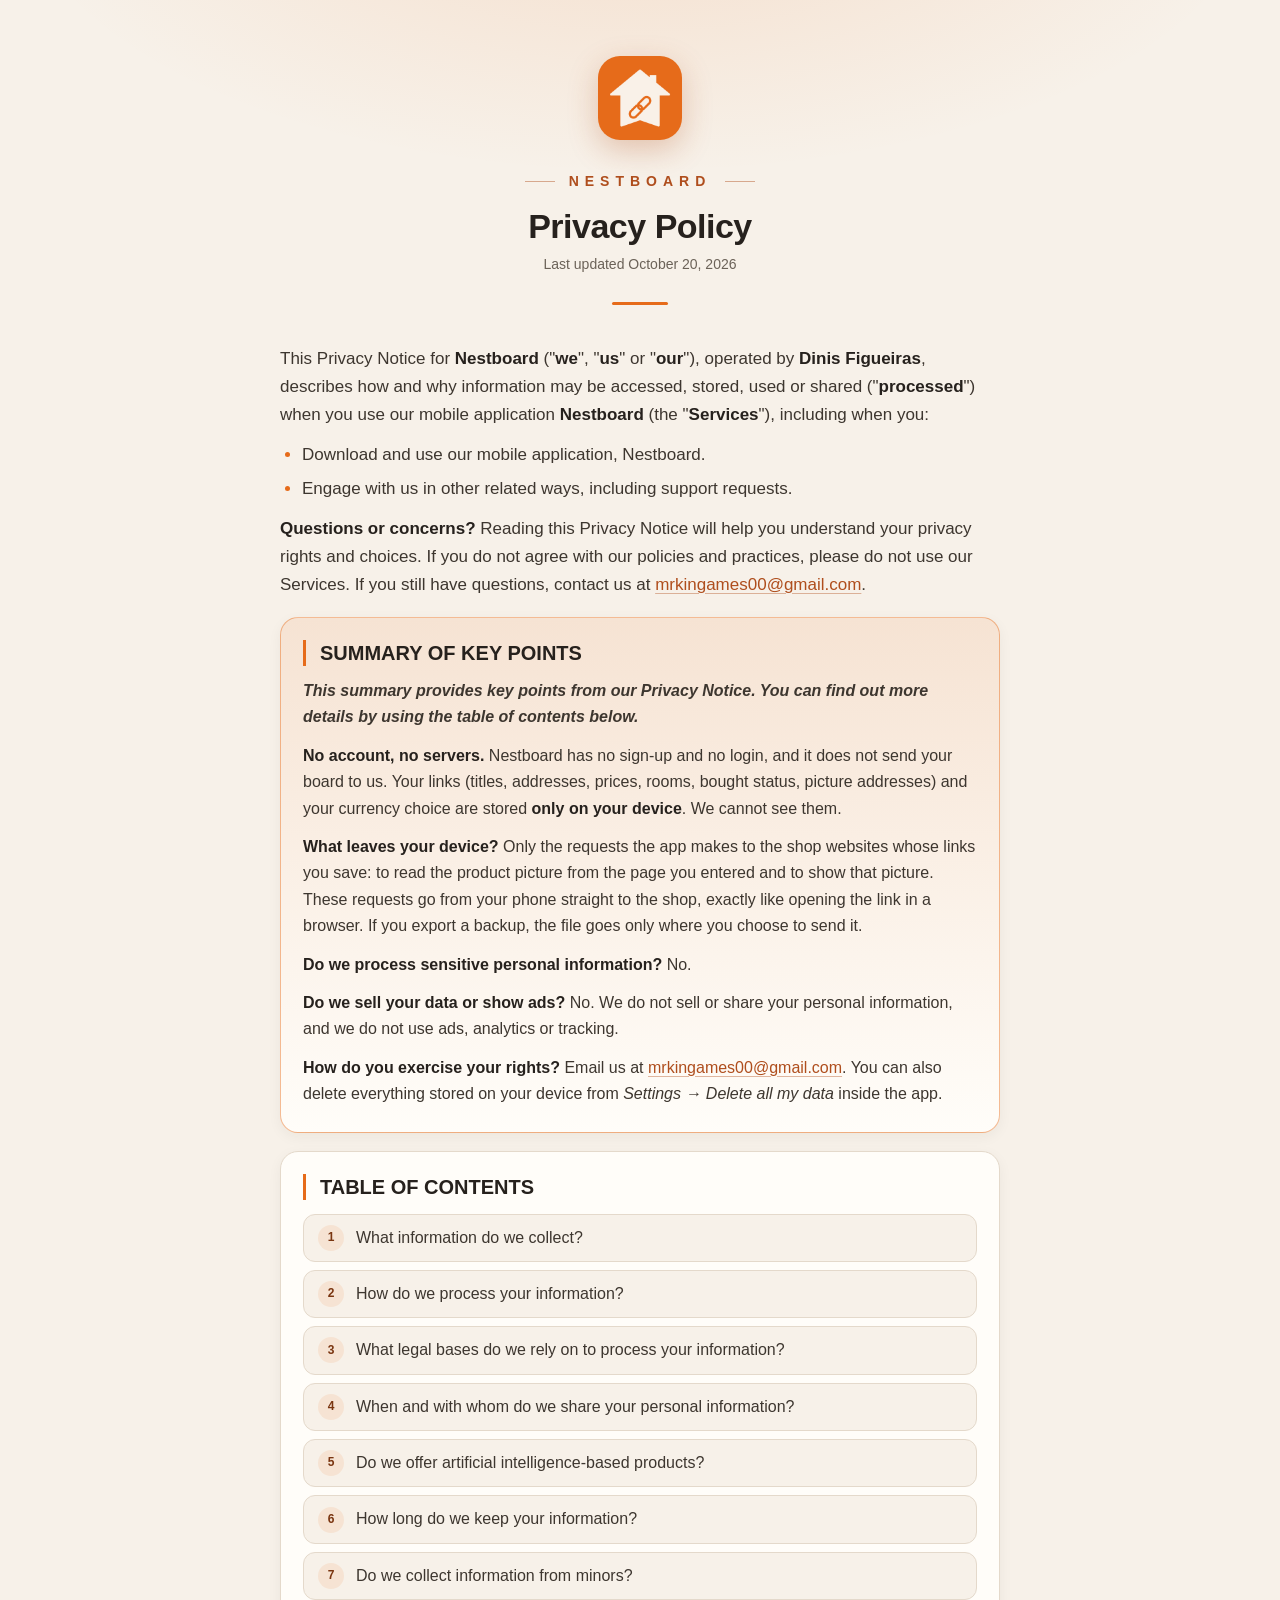
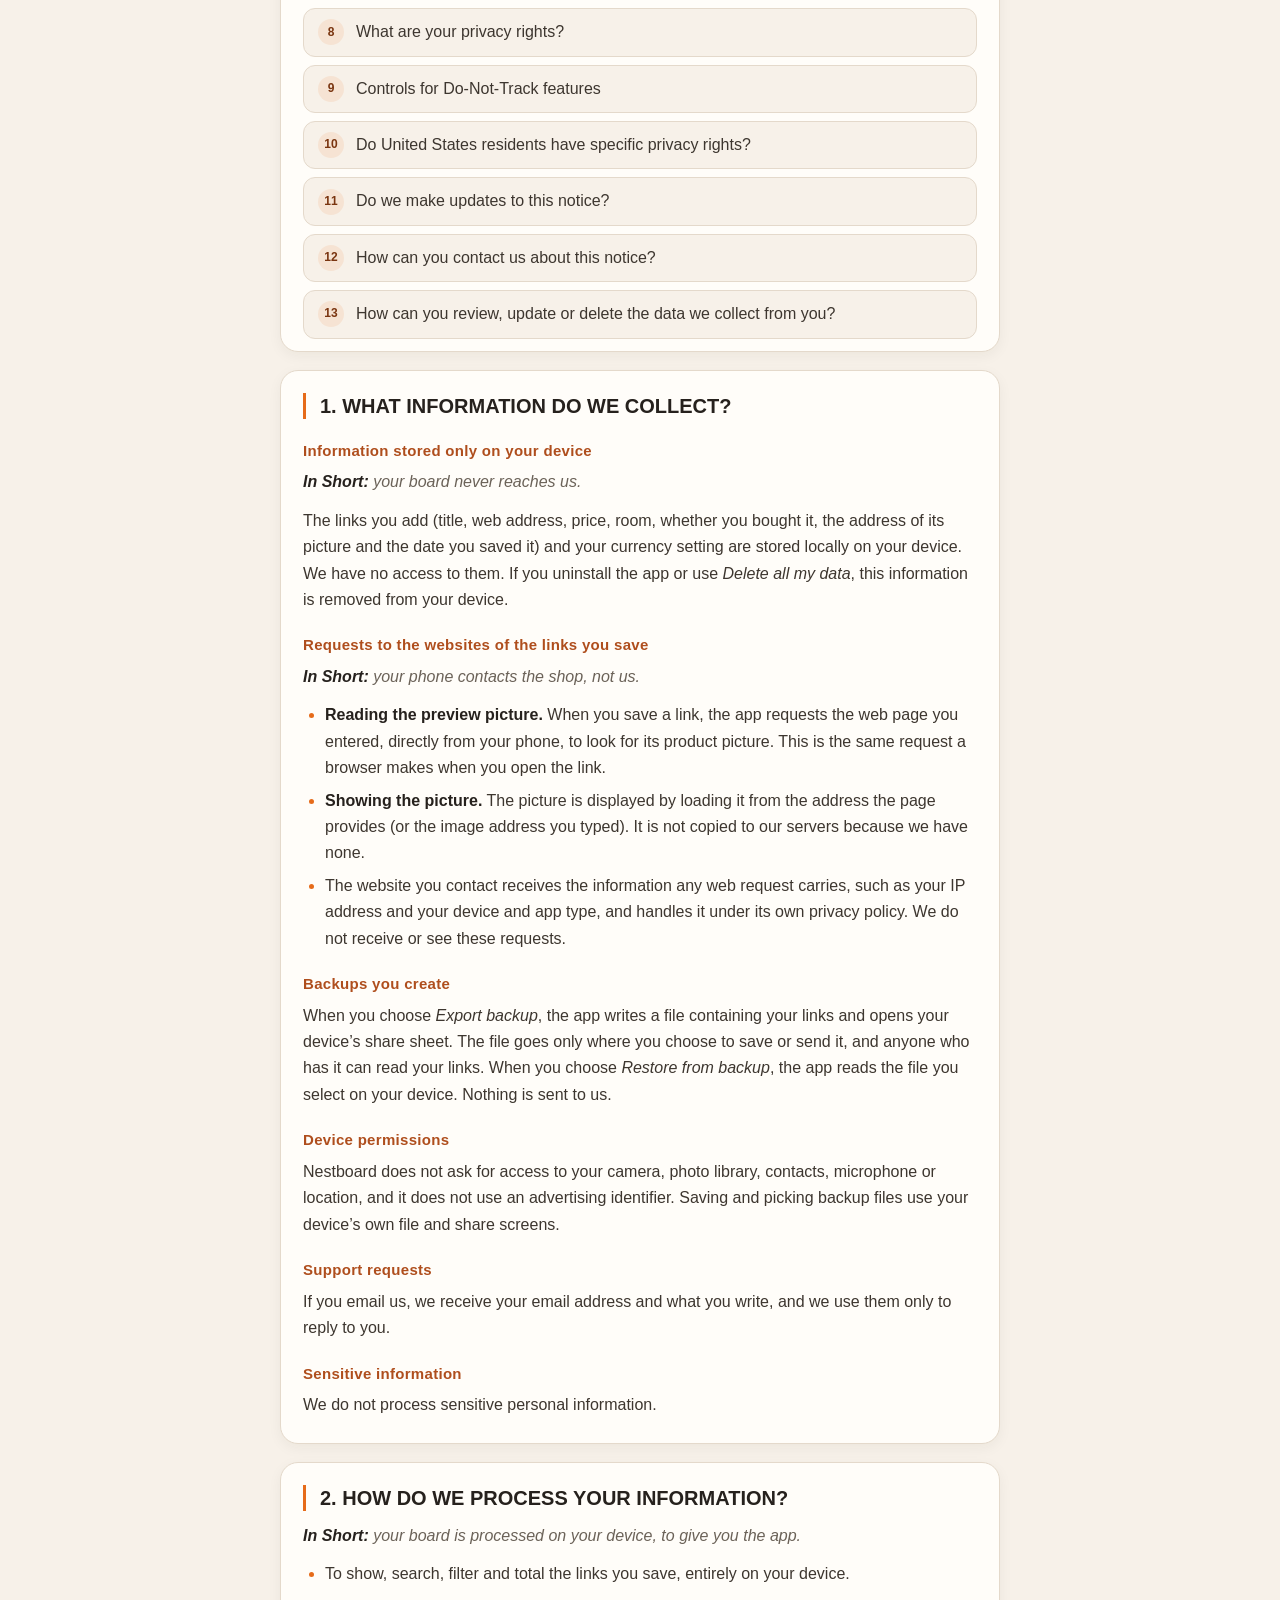
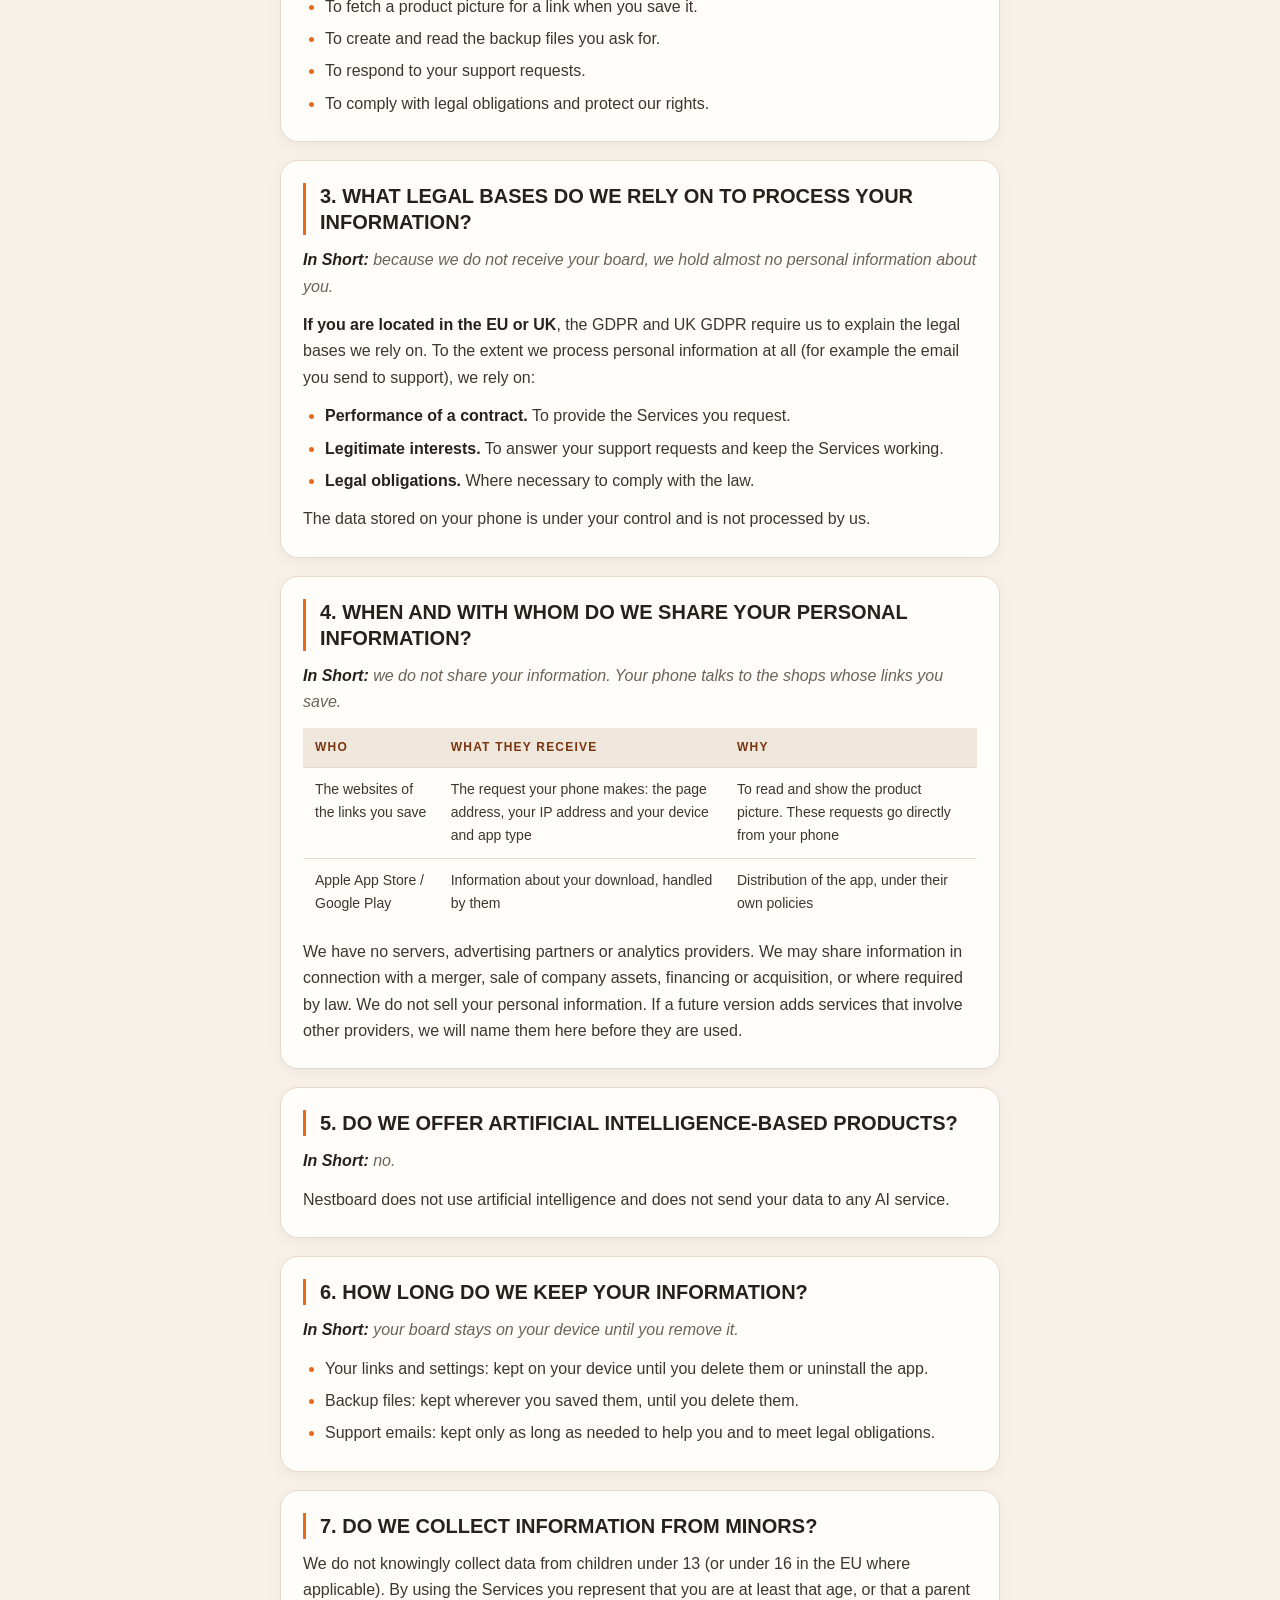
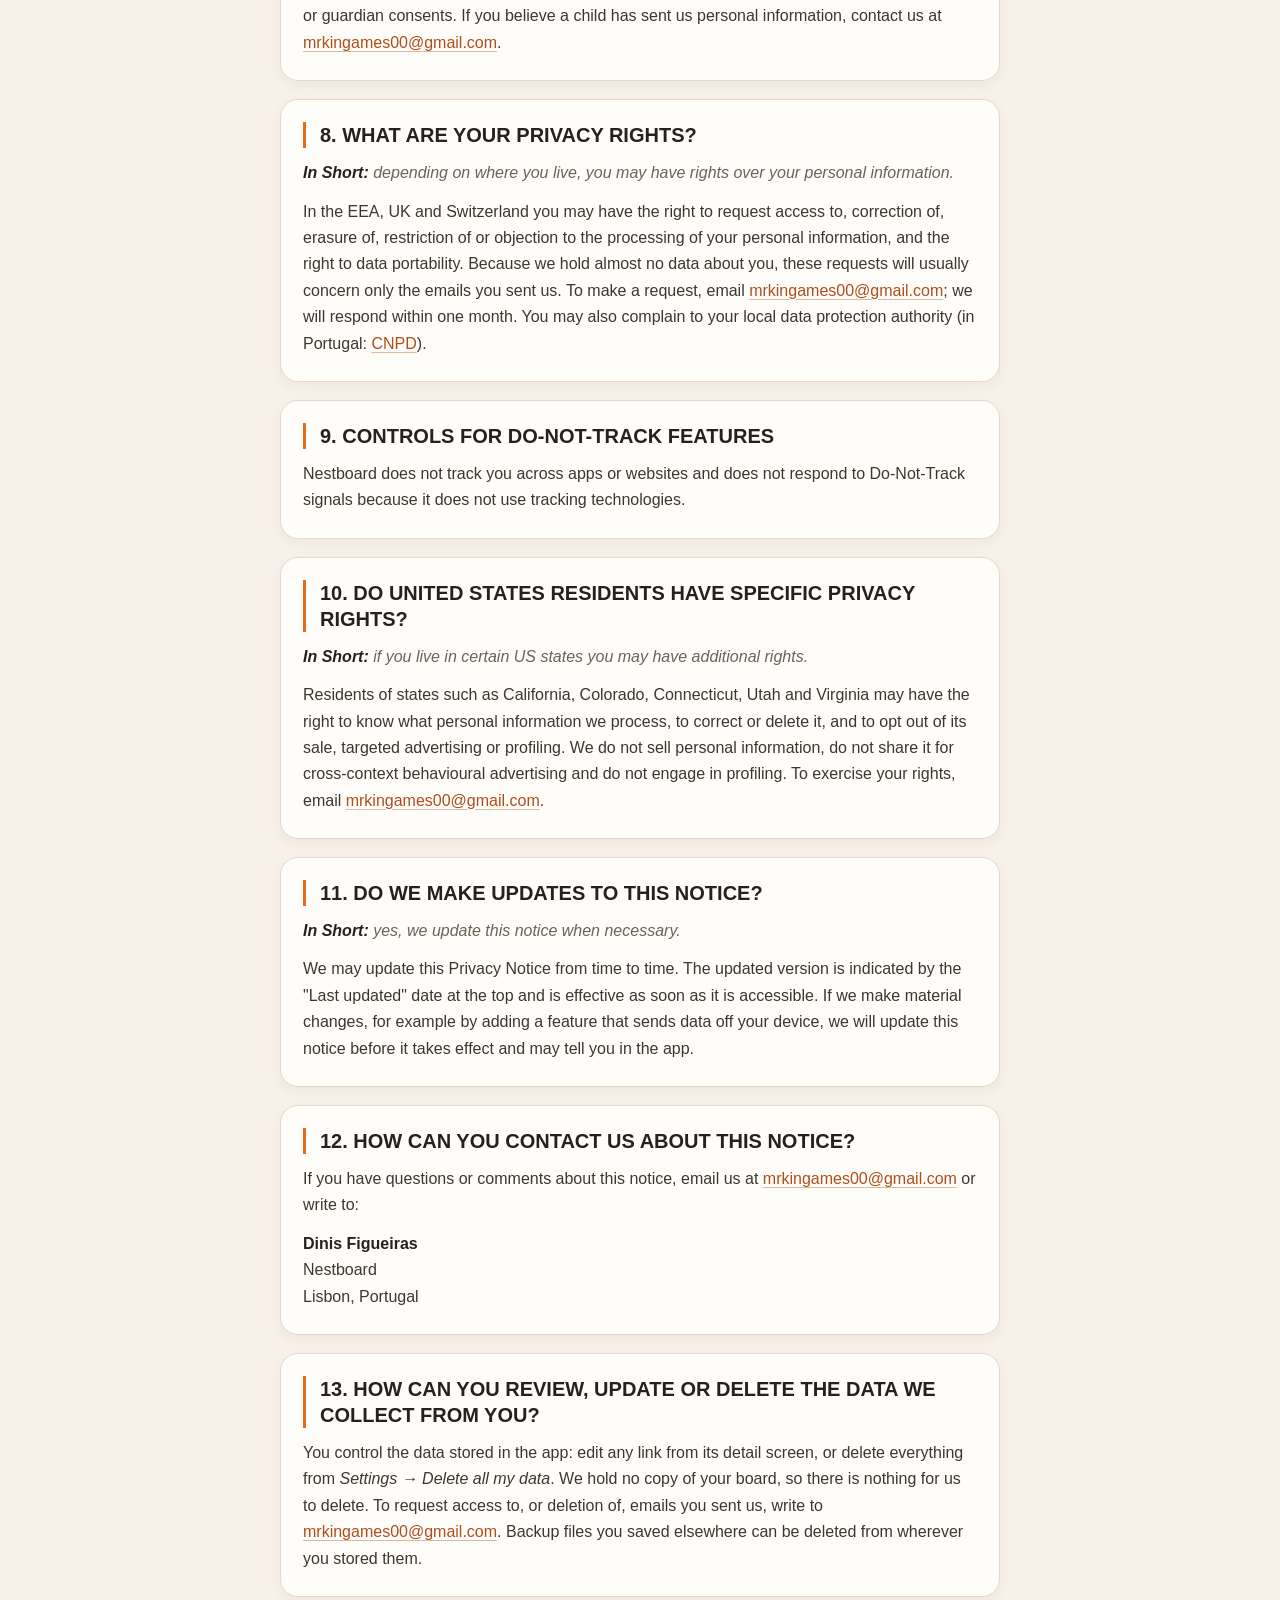
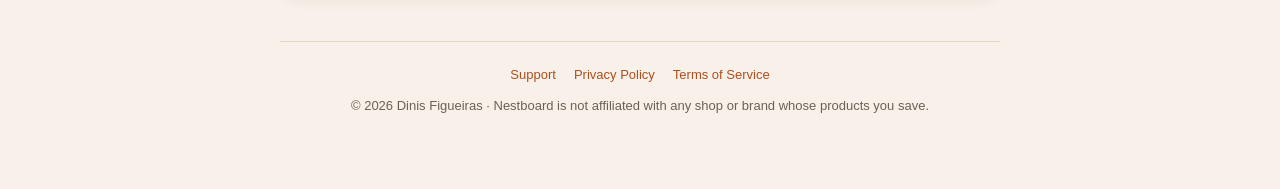
==== privacy.html @ 22cc7d64 "Add Nestboard legal site: help and support, privacy policy, terms Co-Authored-By: Claude Sonnet 5.5 " ====
<!DOCTYPE html>
<html lang="en">
<head>
<meta charset="utf-8">
<meta name="viewport" content="width=device-width, initial-scale=1">
<meta name="theme-color" content="#F7F1E9">
<title>Nestboard — Privacy Policy</title>
<link rel="icon" href="icon.png">
<link rel="stylesheet" href="style.css">
</head>
<body>
<div class="wrap">

<header class="site-header">
  <a href="./"><img class="logo" src="icon.png" alt="Nestboard" width="84" height="84"></a>
  <div class="lockup"><span>NESTBOARD</span></div>
  <h1>Privacy Policy</h1>
  <p class="subtitle">Last updated October 20, 2026</p>
  <div class="rule"></div>
</header>

<div class="lead"><p>This Privacy Notice for <strong>Nestboard</strong> ("<strong>we</strong>", "<strong>us</strong>" or "<strong>our</strong>"), operated by <strong>Dinis Figueiras</strong>, describes how and why information may be accessed, stored, used or shared ("<strong>processed</strong>") when you use our mobile application <strong>Nestboard</strong> (the "<strong>Services</strong>"), including when you:</p>
<ul>
  <li>Download and use our mobile application, Nestboard.</li>
  <li>Engage with us in other related ways, including support requests.</li>
</ul>
<p><strong>Questions or concerns?</strong> Reading this Privacy Notice will help you understand your privacy rights and choices. If you do not agree with our policies and practices, please do not use our Services. If you still have questions, contact us at <a href="mailto:mrkingames00@gmail.com">mrkingames00@gmail.com</a>.</p></div>

<section class="summary"><h2>SUMMARY OF KEY POINTS</h2>
<p><strong><em>This summary provides key points from our Privacy Notice. You can find out more details by using the table of contents below.</em></strong></p>
<p><strong>No account, no servers.</strong> Nestboard has no sign-up and no login, and it does not send your board to us. Your links (titles, addresses, prices, rooms, bought status, picture addresses) and your currency choice are stored <strong>only on your device</strong>. We cannot see them.</p>
<p><strong>What leaves your device?</strong> Only the requests the app makes to the shop websites whose links you save: to read the product picture from the page you entered and to show that picture. These requests go from your phone straight to the shop, exactly like opening the link in a browser. If you export a backup, the file goes only where you choose to send it.</p>
<p><strong>Do we process sensitive personal information?</strong> No.</p>
<p><strong>Do we sell your data or show ads?</strong> No. We do not sell or share your personal information, and we do not use ads, analytics or tracking.</p>
<p><strong>How do you exercise your rights?</strong> Email us at <a href="mailto:mrkingames00@gmail.com">mrkingames00@gmail.com</a>. You can also delete everything stored on your device from <em>Settings &rarr; Delete all my data</em> inside the app.</p></section>

<section><h2 id="toc">TABLE OF CONTENTS</h2>
<ol>
  <li><a href="#infocollect">What information do we collect?</a></li>
  <li><a href="#infouse">How do we process your information?</a></li>
  <li><a href="#legalbases">What legal bases do we rely on to process your information?</a></li>
  <li><a href="#whoshare">When and with whom do we share your personal information?</a></li>
  <li><a href="#ai">Do we offer artificial intelligence-based products?</a></li>
  <li><a href="#inforetain">How long do we keep your information?</a></li>
  <li><a href="#infominors">Do we collect information from minors?</a></li>
  <li><a href="#privacyrights">What are your privacy rights?</a></li>
  <li><a href="#DNT">Controls for Do-Not-Track features</a></li>
  <li><a href="#uslaws">Do United States residents have specific privacy rights?</a></li>
  <li><a href="#policyupdates">Do we make updates to this notice?</a></li>
  <li><a href="#contact">How can you contact us about this notice?</a></li>
  <li><a href="#request">How can you review, update or delete the data we collect from you?</a></li>
</ol></section>

<section><h2 id="infocollect">1. WHAT INFORMATION DO WE COLLECT?</h2>
<h3>Information stored only on your device</h3>
<p class="short"><strong>In Short:</strong> your board never reaches us.</p>
<p>The links you add (title, web address, price, room, whether you bought it, the address of its picture and the date you saved it) and your currency setting are stored locally on your device. We have no access to them. If you uninstall the app or use <em>Delete all my data</em>, this information is removed from your device.</p>

<h3>Requests to the websites of the links you save</h3>
<p class="short"><strong>In Short:</strong> your phone contacts the shop, not us.</p>
<ul>
  <li><strong>Reading the preview picture.</strong> When you save a link, the app requests the web page you entered, directly from your phone, to look for its product picture. This is the same request a browser makes when you open the link.</li>
  <li><strong>Showing the picture.</strong> The picture is displayed by loading it from the address the page provides (or the image address you typed). It is not copied to our servers because we have none.</li>
  <li>The website you contact receives the information any web request carries, such as your IP address and your device and app type, and handles it under its own privacy policy. We do not receive or see these requests.</li>
</ul>

<h3>Backups you create</h3>
<p>When you choose <em>Export backup</em>, the app writes a file containing your links and opens your device&rsquo;s share sheet. The file goes only where you choose to save or send it, and anyone who has it can read your links. When you choose <em>Restore from backup</em>, the app reads the file you select on your device. Nothing is sent to us.</p>

<h3>Device permissions</h3>
<p>Nestboard does not ask for access to your camera, photo library, contacts, microphone or location, and it does not use an advertising identifier. Saving and picking backup files use your device&rsquo;s own file and share screens.</p>

<h3>Support requests</h3>
<p>If you email us, we receive your email address and what you write, and we use them only to reply to you.</p>

<h3>Sensitive information</h3>
<p>We do not process sensitive personal information.</p></section>

<section><h2 id="infouse">2. HOW DO WE PROCESS YOUR INFORMATION?</h2>
<p class="short"><strong>In Short:</strong> your board is processed on your device, to give you the app.</p>
<ul>
  <li>To show, search, filter and total the links you save, entirely on your device.</li>
  <li>To fetch a product picture for a link when you save it.</li>
  <li>To create and read the backup files you ask for.</li>
  <li>To respond to your support requests.</li>
  <li>To comply with legal obligations and protect our rights.</li>
</ul></section>

<section><h2 id="legalbases">3. WHAT LEGAL BASES DO WE RELY ON TO PROCESS YOUR INFORMATION?</h2>
<p class="short"><strong>In Short:</strong> because we do not receive your board, we hold almost no personal information about you.</p>
<p><strong>If you are located in the EU or UK</strong>, the GDPR and UK GDPR require us to explain the legal bases we rely on. To the extent we process personal information at all (for example the email you send to support), we rely on:</p>
<ul>
  <li><strong>Performance of a contract.</strong> To provide the Services you request.</li>
  <li><strong>Legitimate interests.</strong> To answer your support requests and keep the Services working.</li>
  <li><strong>Legal obligations.</strong> Where necessary to comply with the law.</li>
</ul>
<p>The data stored on your phone is under your control and is not processed by us.</p></section>

<section><h2 id="whoshare">4. WHEN AND WITH WHOM DO WE SHARE YOUR PERSONAL INFORMATION?</h2>
<p class="short"><strong>In Short:</strong> we do not share your information. Your phone talks to the shops whose links you save.</p>
<div class="table-scroll"><table>
  <tr><th>Who</th><th>What they receive</th><th>Why</th></tr>
  <tr><td>The websites of the links you save</td><td>The request your phone makes: the page address, your IP address and your device and app type</td><td>To read and show the product picture. These requests go directly from your phone</td></tr>
  <tr><td>Apple App Store / Google Play</td><td>Information about your download, handled by them</td><td>Distribution of the app, under their own policies</td></tr>
</table></div>
<p>We have no servers, advertising partners or analytics providers. We may share information in connection with a merger, sale of company assets, financing or acquisition, or where required by law. We do not sell your personal information. If a future version adds services that involve other providers, we will name them here before they are used.</p></section>

<section><h2 id="ai">5. DO WE OFFER ARTIFICIAL INTELLIGENCE-BASED PRODUCTS?</h2>
<p class="short"><strong>In Short:</strong> no.</p>
<p>Nestboard does not use artificial intelligence and does not send your data to any AI service.</p></section>

<section><h2 id="inforetain">6. HOW LONG DO WE KEEP YOUR INFORMATION?</h2>
<p class="short"><strong>In Short:</strong> your board stays on your device until you remove it.</p>
<ul>
  <li>Your links and settings: kept on your device until you delete them or uninstall the app.</li>
  <li>Backup files: kept wherever you saved them, until you delete them.</li>
  <li>Support emails: kept only as long as needed to help you and to meet legal obligations.</li>
</ul></section>

<section><h2 id="infominors">7. DO WE COLLECT INFORMATION FROM MINORS?</h2>
<p>We do not knowingly collect data from children under 13 (or under 16 in the EU where applicable). By using the Services you represent that you are at least that age, or that a parent or guardian consents. If you believe a child has sent us personal information, contact us at <a href="mailto:mrkingames00@gmail.com">mrkingames00@gmail.com</a>.</p></section>

<section><h2 id="privacyrights">8. WHAT ARE YOUR PRIVACY RIGHTS?</h2>
<p class="short"><strong>In Short:</strong> depending on where you live, you may have rights over your personal information.</p>
<p>In the EEA, UK and Switzerland you may have the right to request access to, correction of, erasure of, restriction of or objection to the processing of your personal information, and the right to data portability. Because we hold almost no data about you, these requests will usually concern only the emails you sent us. To make a request, email <a href="mailto:mrkingames00@gmail.com">mrkingames00@gmail.com</a>; we will respond within one month. You may also complain to your local data protection authority (in Portugal: <a href="https://www.cnpd.pt" target="_blank" rel="noopener noreferrer">CNPD</a>).</p></section>

<section><h2 id="DNT">9. CONTROLS FOR DO-NOT-TRACK FEATURES</h2>
<p>Nestboard does not track you across apps or websites and does not respond to Do-Not-Track signals because it does not use tracking technologies.</p></section>

<section><h2 id="uslaws">10. DO UNITED STATES RESIDENTS HAVE SPECIFIC PRIVACY RIGHTS?</h2>
<p class="short"><strong>In Short:</strong> if you live in certain US states you may have additional rights.</p>
<p>Residents of states such as California, Colorado, Connecticut, Utah and Virginia may have the right to know what personal information we process, to correct or delete it, and to opt out of its sale, targeted advertising or profiling. We do not sell personal information, do not share it for cross-context behavioural advertising and do not engage in profiling. To exercise your rights, email <a href="mailto:mrkingames00@gmail.com">mrkingames00@gmail.com</a>.</p></section>

<section><h2 id="policyupdates">11. DO WE MAKE UPDATES TO THIS NOTICE?</h2>
<p class="short"><strong>In Short:</strong> yes, we update this notice when necessary.</p>
<p>We may update this Privacy Notice from time to time. The updated version is indicated by the "Last updated" date at the top and is effective as soon as it is accessible. If we make material changes, for example by adding a feature that sends data off your device, we will update this notice before it takes effect and may tell you in the app.</p></section>

<section><h2 id="contact">12. HOW CAN YOU CONTACT US ABOUT THIS NOTICE?</h2>
<p>If you have questions or comments about this notice, email us at <a href="mailto:mrkingames00@gmail.com">mrkingames00@gmail.com</a> or write to:</p>
<p><strong>Dinis Figueiras</strong><br>Nestboard<br>Lisbon, Portugal</p></section>

<section><h2 id="request">13. HOW CAN YOU REVIEW, UPDATE OR DELETE THE DATA WE COLLECT FROM YOU?</h2>
<p>You control the data stored in the app: edit any link from its detail screen, or delete everything from <em>Settings &rarr; Delete all my data</em>. We hold no copy of your board, so there is nothing for us to delete. To request access to, or deletion of, emails you sent us, write to <a href="mailto:mrkingames00@gmail.com">mrkingames00@gmail.com</a>. Backup files you saved elsewhere can be deleted from wherever you stored them.</p></section>

<footer class="site-footer">
  <nav>
    <a href="./">Support</a>
    <a href="privacy.html">Privacy Policy</a>
    <a href="terms.html">Terms of Service</a>
  </nav>
  <div>&copy; 2026 Dinis Figueiras &middot; Nestboard is not affiliated with any shop or brand whose products you save.</div>
</footer>

</div>
</body>
</html>
---- style.css ----
/* Nestboard: shared style for index / privacy / terms.
   Tokens mirror app/src/theme/theme.ts ("Clay & Linen"). */
:root {
  --bg: #F7F1E9;
  --card: #FFFDF9;
  --surface: #EFE7DB;
  --border: #E4D9CB;
  --brand: #E66B1A;
  --action: #AF4E1D;
  --action-soft: #F6E3D3;
  --action-text: #7A3510;
  --text: #26211D;
  --text-2: #6B6258;
  --body: #3D362F;
  --sage: #4F7F5A;
}

* { box-sizing: border-box; }

html { scroll-behavior: smooth; }

body {
  margin: 0;
  background:
    radial-gradient(900px 420px at 50% -120px, rgba(230, 107, 26, 0.14), transparent 70%),
    var(--bg);
  background-attachment: fixed;
  color: var(--body);
  font-family: -apple-system, BlinkMacSystemFont, "Segoe UI", Roboto, Helvetica, Arial, sans-serif;
  font-size: 16px;
  line-height: 1.65;
  -webkit-font-smoothing: antialiased;
}

.wrap { max-width: 760px; margin: 0 auto; padding: 0 20px 72px; }

/* Header */
.site-header { text-align: center; padding: 56px 0 8px; }
.logo {
  width: 84px; height: 84px; border-radius: 22px;
  box-shadow: 0 10px 30px rgba(175, 78, 29, 0.28);
  background: var(--brand);
}
.lockup {
  display: flex; align-items: center; justify-content: center; gap: 14px;
  margin-top: 22px;
}
.lockup::before, .lockup::after {
  content: ""; width: 30px; height: 1px; background: rgba(175, 78, 29, 0.45);
}
.lockup span { color: var(--action); font-weight: 800; font-size: 14px; letter-spacing: 6px; }

h1 {
  margin: 14px 0 6px; color: var(--text); font-size: 34px; line-height: 1.15;
  font-weight: 800; letter-spacing: -0.5px;
}
.subtitle { color: var(--text-2); font-size: 14px; margin: 0; }
.rule { width: 56px; height: 3px; margin: 26px auto 0; background: var(--brand); border-radius: 2px; }

/* Content */
h2 { margin: 0 0 12px; color: var(--text); font-size: 20px; line-height: 1.3; font-weight: 800; }
h3 { margin: 20px 0 6px; color: var(--action); font-size: 15px; letter-spacing: 0.3px; }
p { margin: 0 0 12px; }
strong { color: var(--text); }
em { color: var(--body); }
ul, ol { padding-left: 22px; margin: 0 0 12px; }
li { margin-bottom: 6px; }
li::marker { color: var(--brand); }
a { color: var(--action); text-decoration: underline; text-underline-offset: 3px; text-decoration-color: rgba(175, 78, 29, 0.4); word-break: break-word; }
a:hover { text-decoration-color: var(--action); }

.lead { margin-top: 32px; font-size: 17px; }

.card, section {
  background: var(--card);
  border: 1px solid var(--border);
  border-radius: 18px;
  padding: 22px 22px 12px;
  margin-top: 18px;
  box-shadow: 0 4px 14px rgba(38, 33, 29, 0.05);
}
section h2 { padding-left: 14px; border-left: 3px solid var(--brand); }
.short { color: var(--text-2); font-style: italic; }

/* Summary callout */
.summary { border-color: rgba(230, 107, 26, 0.45); background: linear-gradient(180deg, var(--action-soft), var(--card)); }

/* Table of contents */
#toc + ol { list-style: none; padding: 0; margin: 14px 0 0; display: grid; gap: 8px; counter-reset: toc; }
#toc + ol li { counter-increment: toc; margin: 0; }
#toc + ol a {
  display: flex; align-items: center; gap: 12px; padding: 10px 14px; text-decoration: none;
  background: var(--bg); border: 1px solid var(--border); border-radius: 12px; color: var(--body);
}
#toc + ol a::before {
  content: counter(toc); min-width: 26px; height: 26px; border-radius: 13px;
  display: grid; place-items: center; background: var(--action-soft); color: var(--action-text);
  font-weight: 800; font-size: 12px;
}
#toc + ol a:hover { border-color: var(--brand); color: var(--text); }

/* Tables */
.table-scroll { overflow-x: auto; margin: 12px 0 14px; }
table { border-collapse: collapse; width: 100%; min-width: 480px; font-size: 14px; }
th, td { border-bottom: 1px solid var(--border); padding: 10px 12px; text-align: left; vertical-align: top; }
th { color: var(--action-text); font-size: 12px; letter-spacing: 1.2px; text-transform: uppercase; background: var(--surface); }
td { color: var(--body); }
tr:last-child td { border-bottom: 0; }

/* Index extras */
.button {
  display: inline-block; padding: 12px 22px; border-radius: 999px; text-decoration: none;
  background: var(--action); color: #FFFFFF; font-weight: 700;
  box-shadow: 0 6px 18px rgba(175, 78, 29, 0.25);
}
.button.ghost { background: var(--card); color: var(--text); border: 1px solid var(--border); box-shadow: none; }
.button:hover { filter: brightness(1.06); }
.buttons { display: flex; flex-wrap: wrap; gap: 10px; margin: 16px 0 10px; }

details { background: var(--card); border: 1px solid var(--border); border-radius: 14px; padding: 4px 18px; margin-top: 10px; }
details[open] { border-color: rgba(230, 107, 26, 0.5); }
summary { cursor: pointer; list-style: none; color: var(--text); font-weight: 700; padding: 14px 24px 14px 0; position: relative; }
summary::-webkit-details-marker { display: none; }
summary::after { content: "+"; position: absolute; right: 0; top: 50%; transform: translateY(-50%); color: var(--action); font-size: 22px; font-weight: 400; }
details[open] summary::after { content: "\2212"; }
details p { margin: 0 0 14px; }

/* Footer */
.site-footer { margin-top: 44px; padding-top: 22px; border-top: 1px solid var(--border); text-align: center; color: var(--text-2); font-size: 13px; }
.site-footer nav { display: flex; justify-content: center; gap: 18px; flex-wrap: wrap; margin-bottom: 10px; }
.site-footer a { text-decoration: none; }
.site-footer a:hover { text-decoration: underline; }

@media (max-width: 520px) {
  h1 { font-size: 28px; }
  .card, section { padding: 18px 16px 8px; border-radius: 16px; }
}
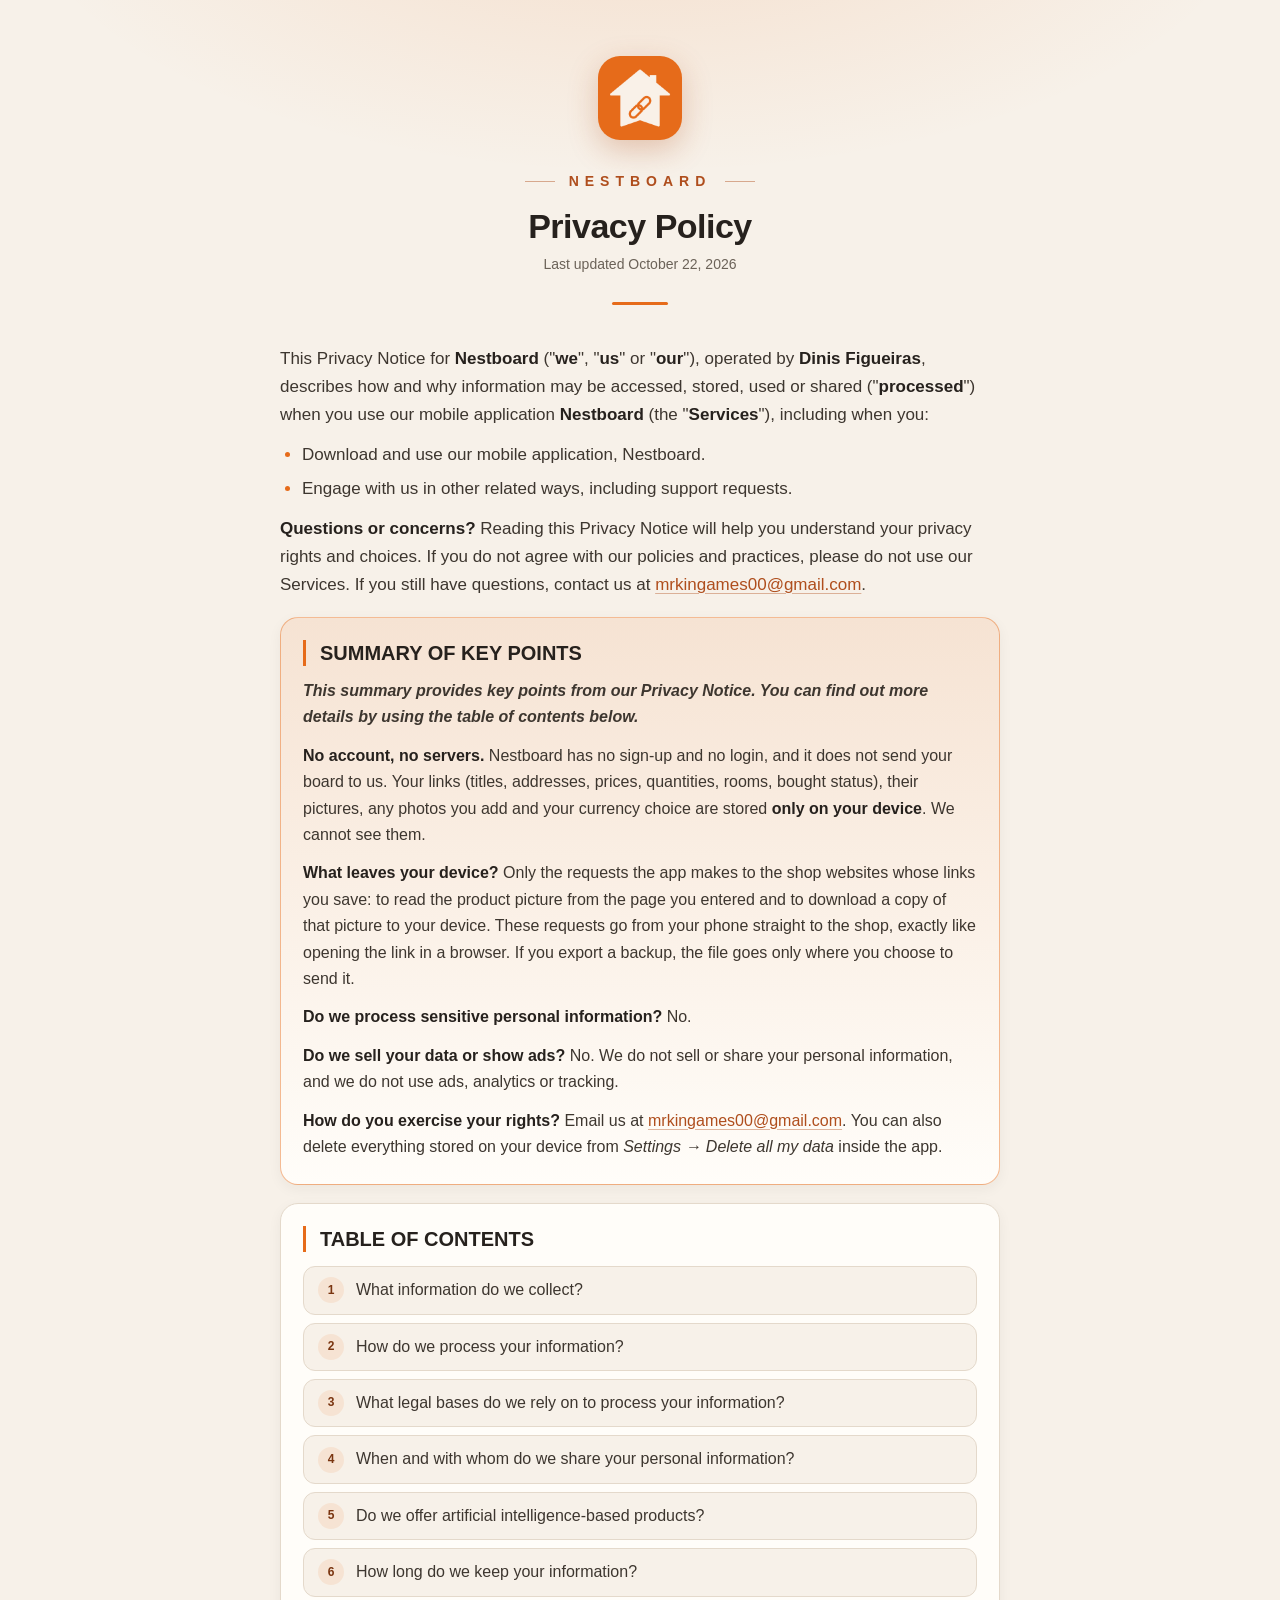
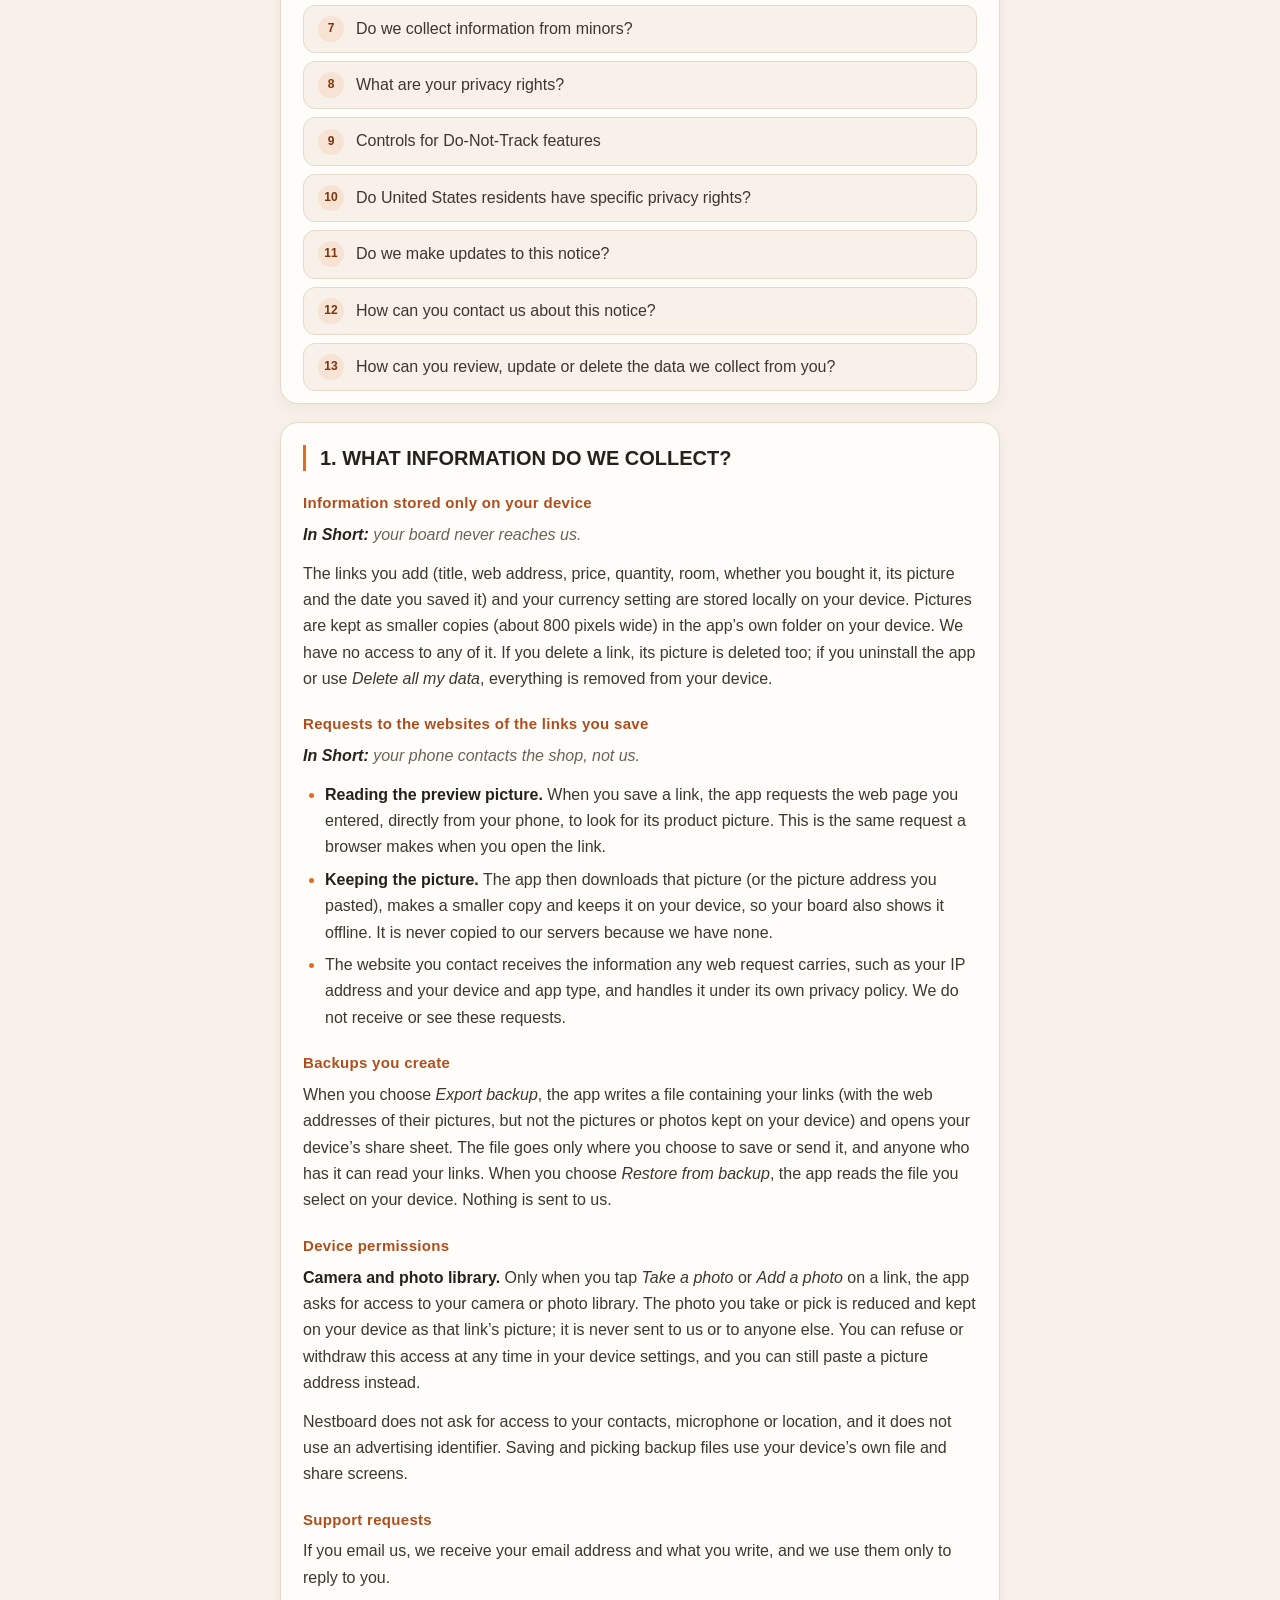
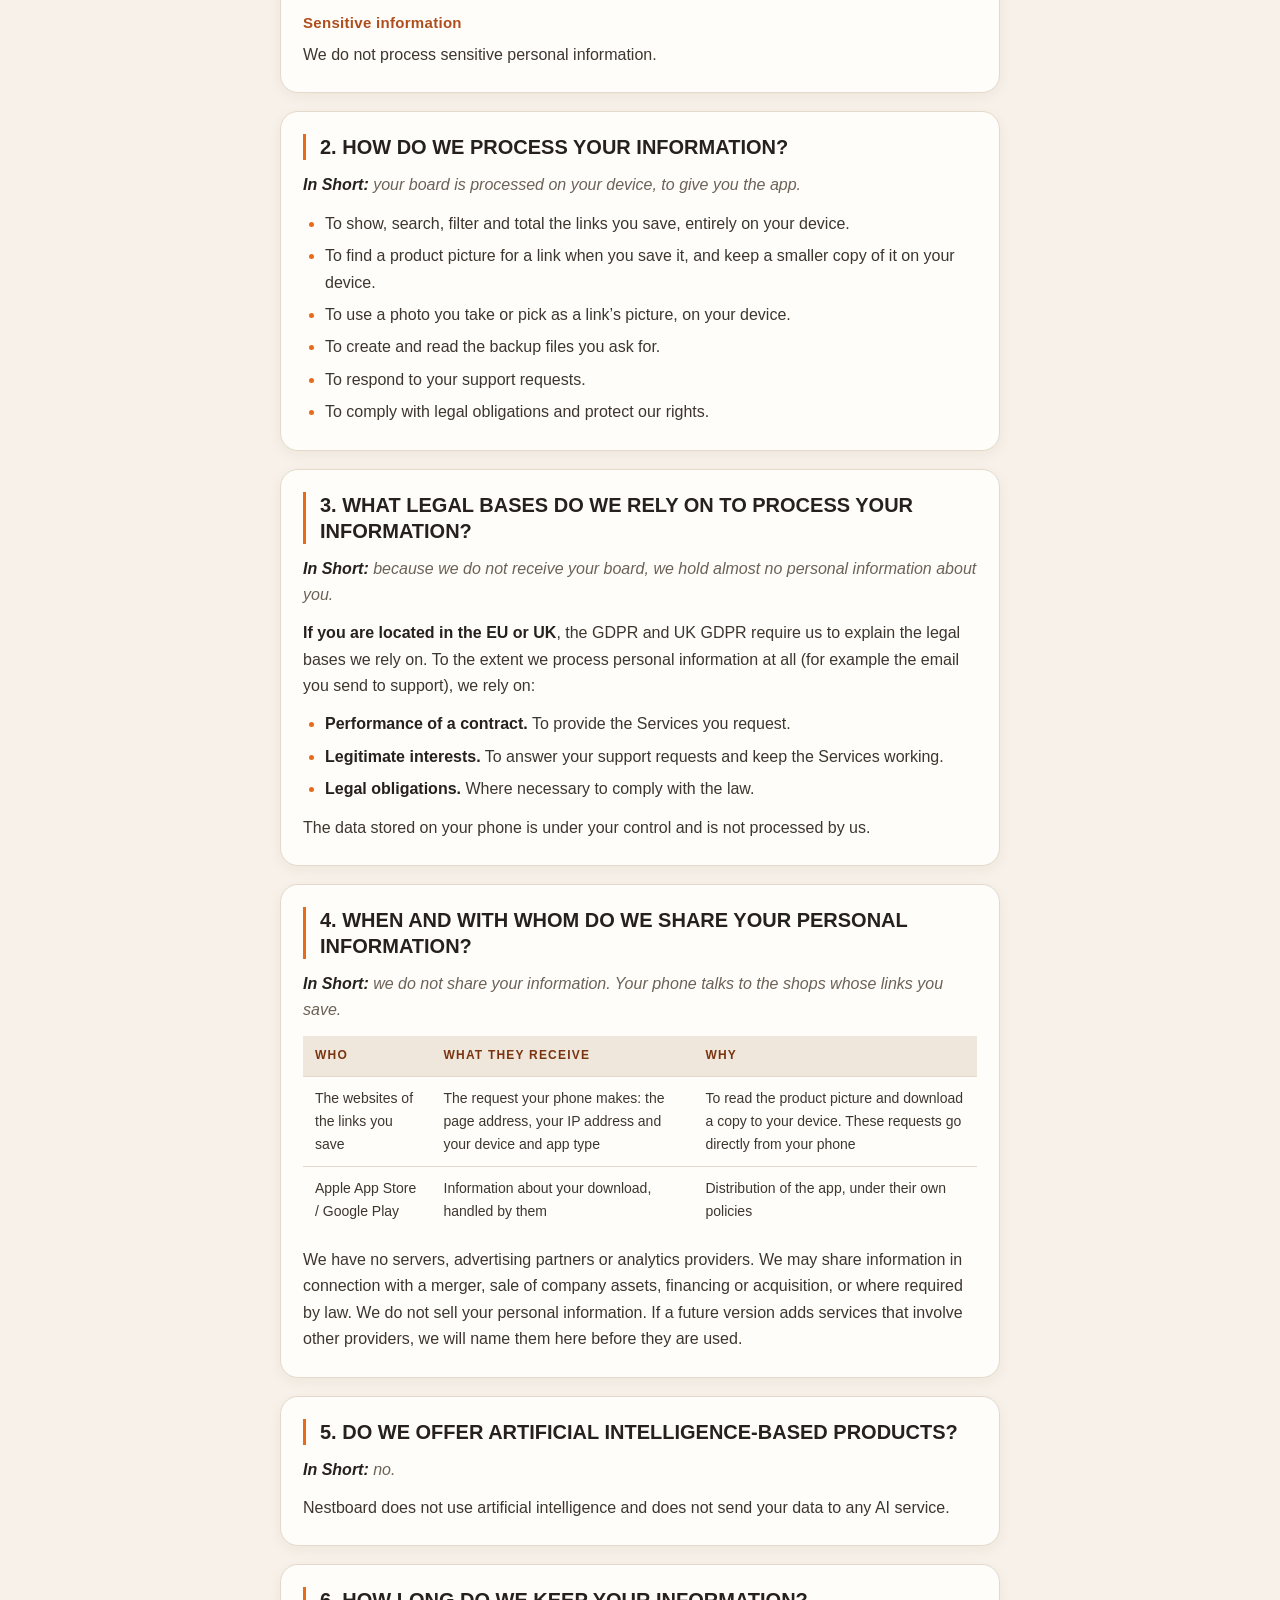
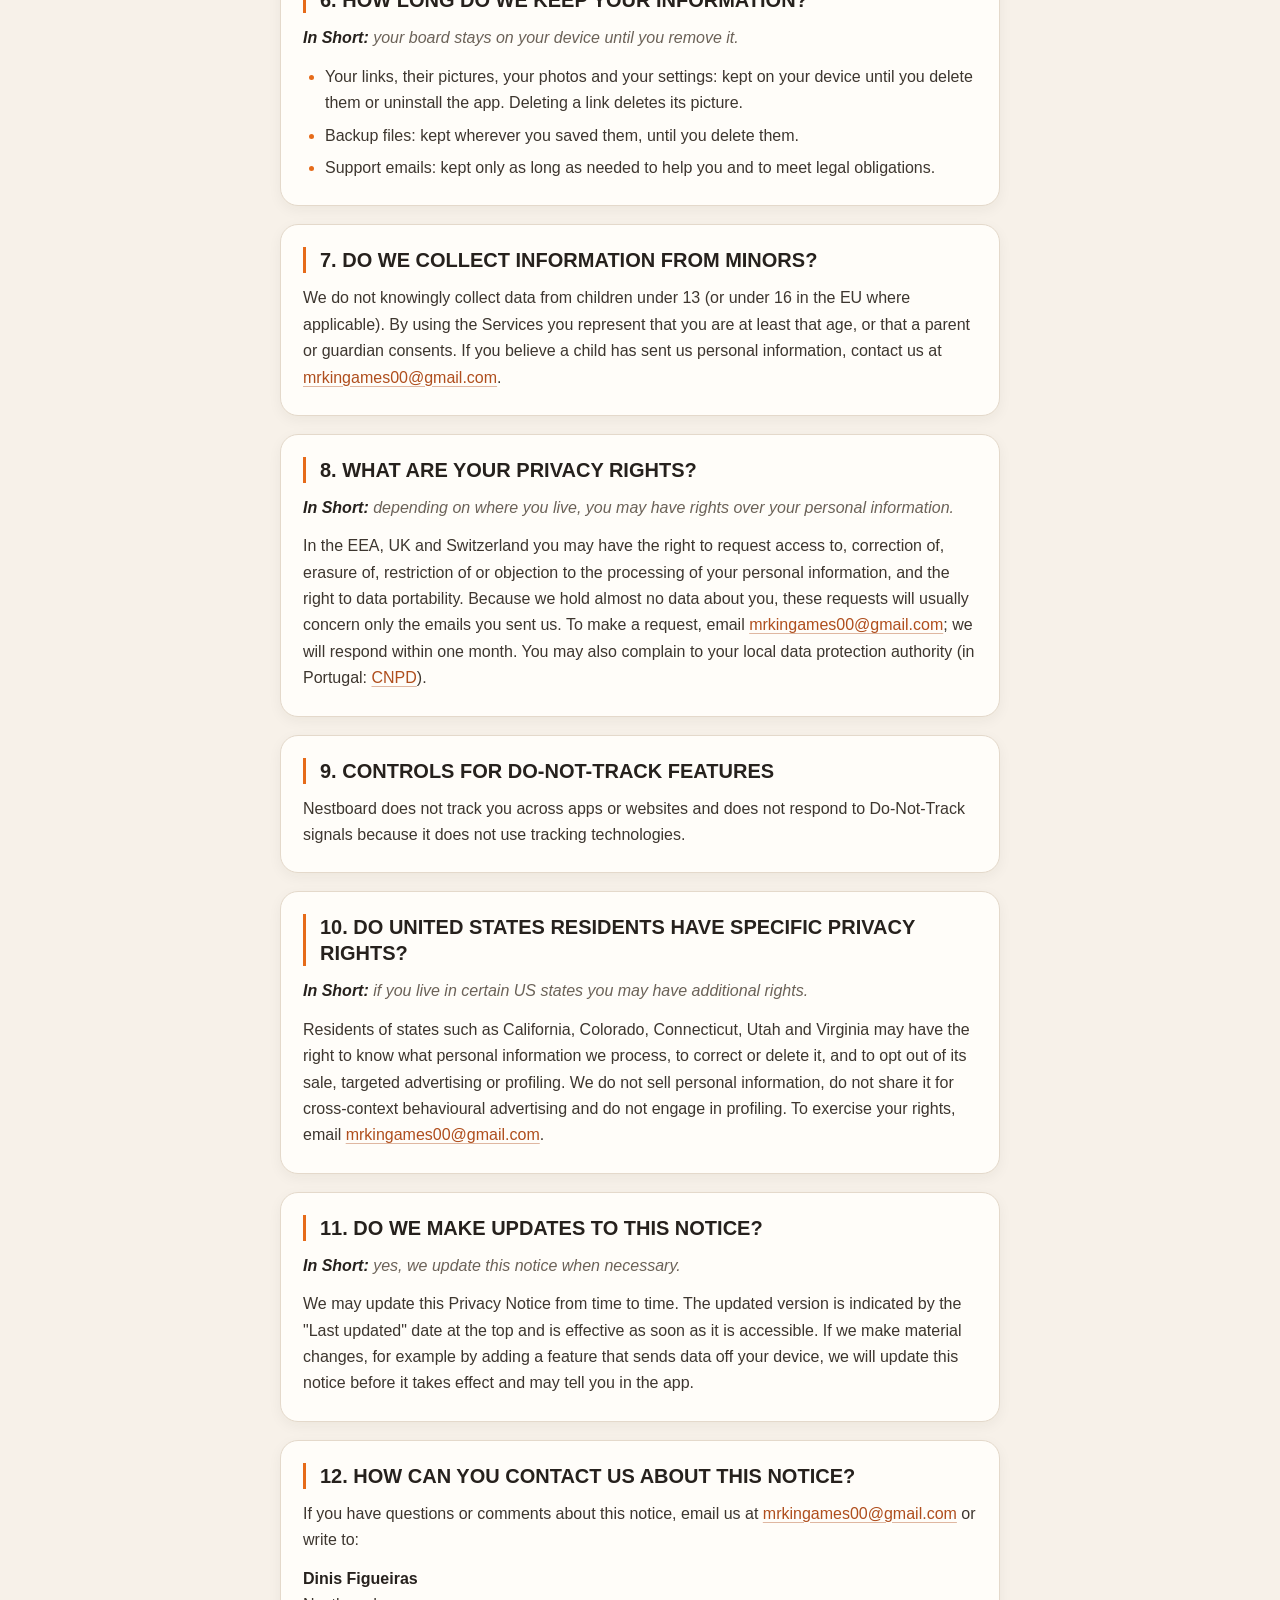
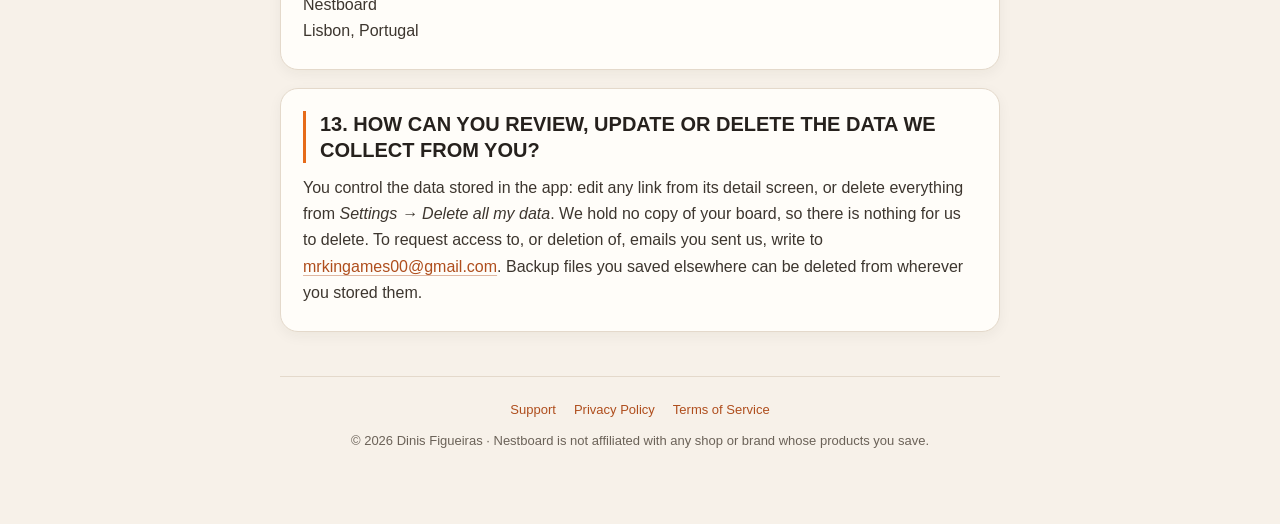
==== commit 4a35bd71: "Update for photos, pictures kept on the device, zoom and offline pictures Co-Authored-By: Claude Opu" ====
--- a/privacy.html
+++ b/privacy.html
@@ -15,7 +15,7 @@
   <a href="./"><img class="logo" src="icon.png" alt="Nestboard" width="84" height="84"></a>
   <div class="lockup"><span>NESTBOARD</span></div>
   <h1>Privacy Policy</h1>
-  <p class="subtitle">Last updated October 20, 2026</p>
+  <p class="subtitle">Last updated October 22, 2026</p>
   <div class="rule"></div>
 </header>
 
@@ -28,8 +28,8 @@
 
 <section class="summary"><h2>SUMMARY OF KEY POINTS</h2>
 <p><strong><em>This summary provides key points from our Privacy Notice. You can find out more details by using the table of contents below.</em></strong></p>
-<p><strong>No account, no servers.</strong> Nestboard has no sign-up and no login, and it does not send your board to us. Your links (titles, addresses, prices, rooms, bought status, picture addresses) and your currency choice are stored <strong>only on your device</strong>. We cannot see them.</p>
-<p><strong>What leaves your device?</strong> Only the requests the app makes to the shop websites whose links you save: to read the product picture from the page you entered and to show that picture. These requests go from your phone straight to the shop, exactly like opening the link in a browser. If you export a backup, the file goes only where you choose to send it.</p>
+<p><strong>No account, no servers.</strong> Nestboard has no sign-up and no login, and it does not send your board to us. Your links (titles, addresses, prices, quantities, rooms, bought status), their pictures, any photos you add and your currency choice are stored <strong>only on your device</strong>. We cannot see them.</p>
+<p><strong>What leaves your device?</strong> Only the requests the app makes to the shop websites whose links you save: to read the product picture from the page you entered and to download a copy of that picture to your device. These requests go from your phone straight to the shop, exactly like opening the link in a browser. If you export a backup, the file goes only where you choose to send it.</p>
 <p><strong>Do we process sensitive personal information?</strong> No.</p>
 <p><strong>Do we sell your data or show ads?</strong> No. We do not sell or share your personal information, and we do not use ads, analytics or tracking.</p>
 <p><strong>How do you exercise your rights?</strong> Email us at <a href="mailto:mrkingames00@gmail.com">mrkingames00@gmail.com</a>. You can also delete everything stored on your device from <em>Settings &rarr; Delete all my data</em> inside the app.</p></section>
@@ -54,21 +54,22 @@
 <section><h2 id="infocollect">1. WHAT INFORMATION DO WE COLLECT?</h2>
 <h3>Information stored only on your device</h3>
 <p class="short"><strong>In Short:</strong> your board never reaches us.</p>
-<p>The links you add (title, web address, price, room, whether you bought it, the address of its picture and the date you saved it) and your currency setting are stored locally on your device. We have no access to them. If you uninstall the app or use <em>Delete all my data</em>, this information is removed from your device.</p>
+<p>The links you add (title, web address, price, quantity, room, whether you bought it, its picture and the date you saved it) and your currency setting are stored locally on your device. Pictures are kept as smaller copies (about 800 pixels wide) in the app&rsquo;s own folder on your device. We have no access to any of it. If you delete a link, its picture is deleted too; if you uninstall the app or use <em>Delete all my data</em>, everything is removed from your device.</p>
 
 <h3>Requests to the websites of the links you save</h3>
 <p class="short"><strong>In Short:</strong> your phone contacts the shop, not us.</p>
 <ul>
   <li><strong>Reading the preview picture.</strong> When you save a link, the app requests the web page you entered, directly from your phone, to look for its product picture. This is the same request a browser makes when you open the link.</li>
-  <li><strong>Showing the picture.</strong> The picture is displayed by loading it from the address the page provides (or the image address you typed). It is not copied to our servers because we have none.</li>
+  <li><strong>Keeping the picture.</strong> The app then downloads that picture (or the picture address you pasted), makes a smaller copy and keeps it on your device, so your board also shows it offline. It is never copied to our servers because we have none.</li>
   <li>The website you contact receives the information any web request carries, such as your IP address and your device and app type, and handles it under its own privacy policy. We do not receive or see these requests.</li>
 </ul>
 
 <h3>Backups you create</h3>
-<p>When you choose <em>Export backup</em>, the app writes a file containing your links and opens your device&rsquo;s share sheet. The file goes only where you choose to save or send it, and anyone who has it can read your links. When you choose <em>Restore from backup</em>, the app reads the file you select on your device. Nothing is sent to us.</p>
+<p>When you choose <em>Export backup</em>, the app writes a file containing your links (with the web addresses of their pictures, but not the pictures or photos kept on your device) and opens your device&rsquo;s share sheet. The file goes only where you choose to save or send it, and anyone who has it can read your links. When you choose <em>Restore from backup</em>, the app reads the file you select on your device. Nothing is sent to us.</p>
 
 <h3>Device permissions</h3>
-<p>Nestboard does not ask for access to your camera, photo library, contacts, microphone or location, and it does not use an advertising identifier. Saving and picking backup files use your device&rsquo;s own file and share screens.</p>
+<p><strong>Camera and photo library.</strong> Only when you tap <em>Take a photo</em> or <em>Add a photo</em> on a link, the app asks for access to your camera or photo library. The photo you take or pick is reduced and kept on your device as that link&rsquo;s picture; it is never sent to us or to anyone else. You can refuse or withdraw this access at any time in your device settings, and you can still paste a picture address instead.</p>
+<p>Nestboard does not ask for access to your contacts, microphone or location, and it does not use an advertising identifier. Saving and picking backup files use your device&rsquo;s own file and share screens.</p>
 
 <h3>Support requests</h3>
 <p>If you email us, we receive your email address and what you write, and we use them only to reply to you.</p>
@@ -80,7 +81,8 @@
 <p class="short"><strong>In Short:</strong> your board is processed on your device, to give you the app.</p>
 <ul>
   <li>To show, search, filter and total the links you save, entirely on your device.</li>
-  <li>To fetch a product picture for a link when you save it.</li>
+  <li>To find a product picture for a link when you save it, and keep a smaller copy of it on your device.</li>
+  <li>To use a photo you take or pick as a link&rsquo;s picture, on your device.</li>
   <li>To create and read the backup files you ask for.</li>
   <li>To respond to your support requests.</li>
   <li>To comply with legal obligations and protect our rights.</li>
@@ -100,7 +102,7 @@
 <p class="short"><strong>In Short:</strong> we do not share your information. Your phone talks to the shops whose links you save.</p>
 <div class="table-scroll"><table>
   <tr><th>Who</th><th>What they receive</th><th>Why</th></tr>
-  <tr><td>The websites of the links you save</td><td>The request your phone makes: the page address, your IP address and your device and app type</td><td>To read and show the product picture. These requests go directly from your phone</td></tr>
+  <tr><td>The websites of the links you save</td><td>The request your phone makes: the page address, your IP address and your device and app type</td><td>To read the product picture and download a copy to your device. These requests go directly from your phone</td></tr>
   <tr><td>Apple App Store / Google Play</td><td>Information about your download, handled by them</td><td>Distribution of the app, under their own policies</td></tr>
 </table></div>
 <p>We have no servers, advertising partners or analytics providers. We may share information in connection with a merger, sale of company assets, financing or acquisition, or where required by law. We do not sell your personal information. If a future version adds services that involve other providers, we will name them here before they are used.</p></section>
@@ -112,7 +114,7 @@
 <section><h2 id="inforetain">6. HOW LONG DO WE KEEP YOUR INFORMATION?</h2>
 <p class="short"><strong>In Short:</strong> your board stays on your device until you remove it.</p>
 <ul>
-  <li>Your links and settings: kept on your device until you delete them or uninstall the app.</li>
+  <li>Your links, their pictures, your photos and your settings: kept on your device until you delete them or uninstall the app. Deleting a link deletes its picture.</li>
   <li>Backup files: kept wherever you saved them, until you delete them.</li>
   <li>Support emails: kept only as long as needed to help you and to meet legal obligations.</li>
 </ul></section>
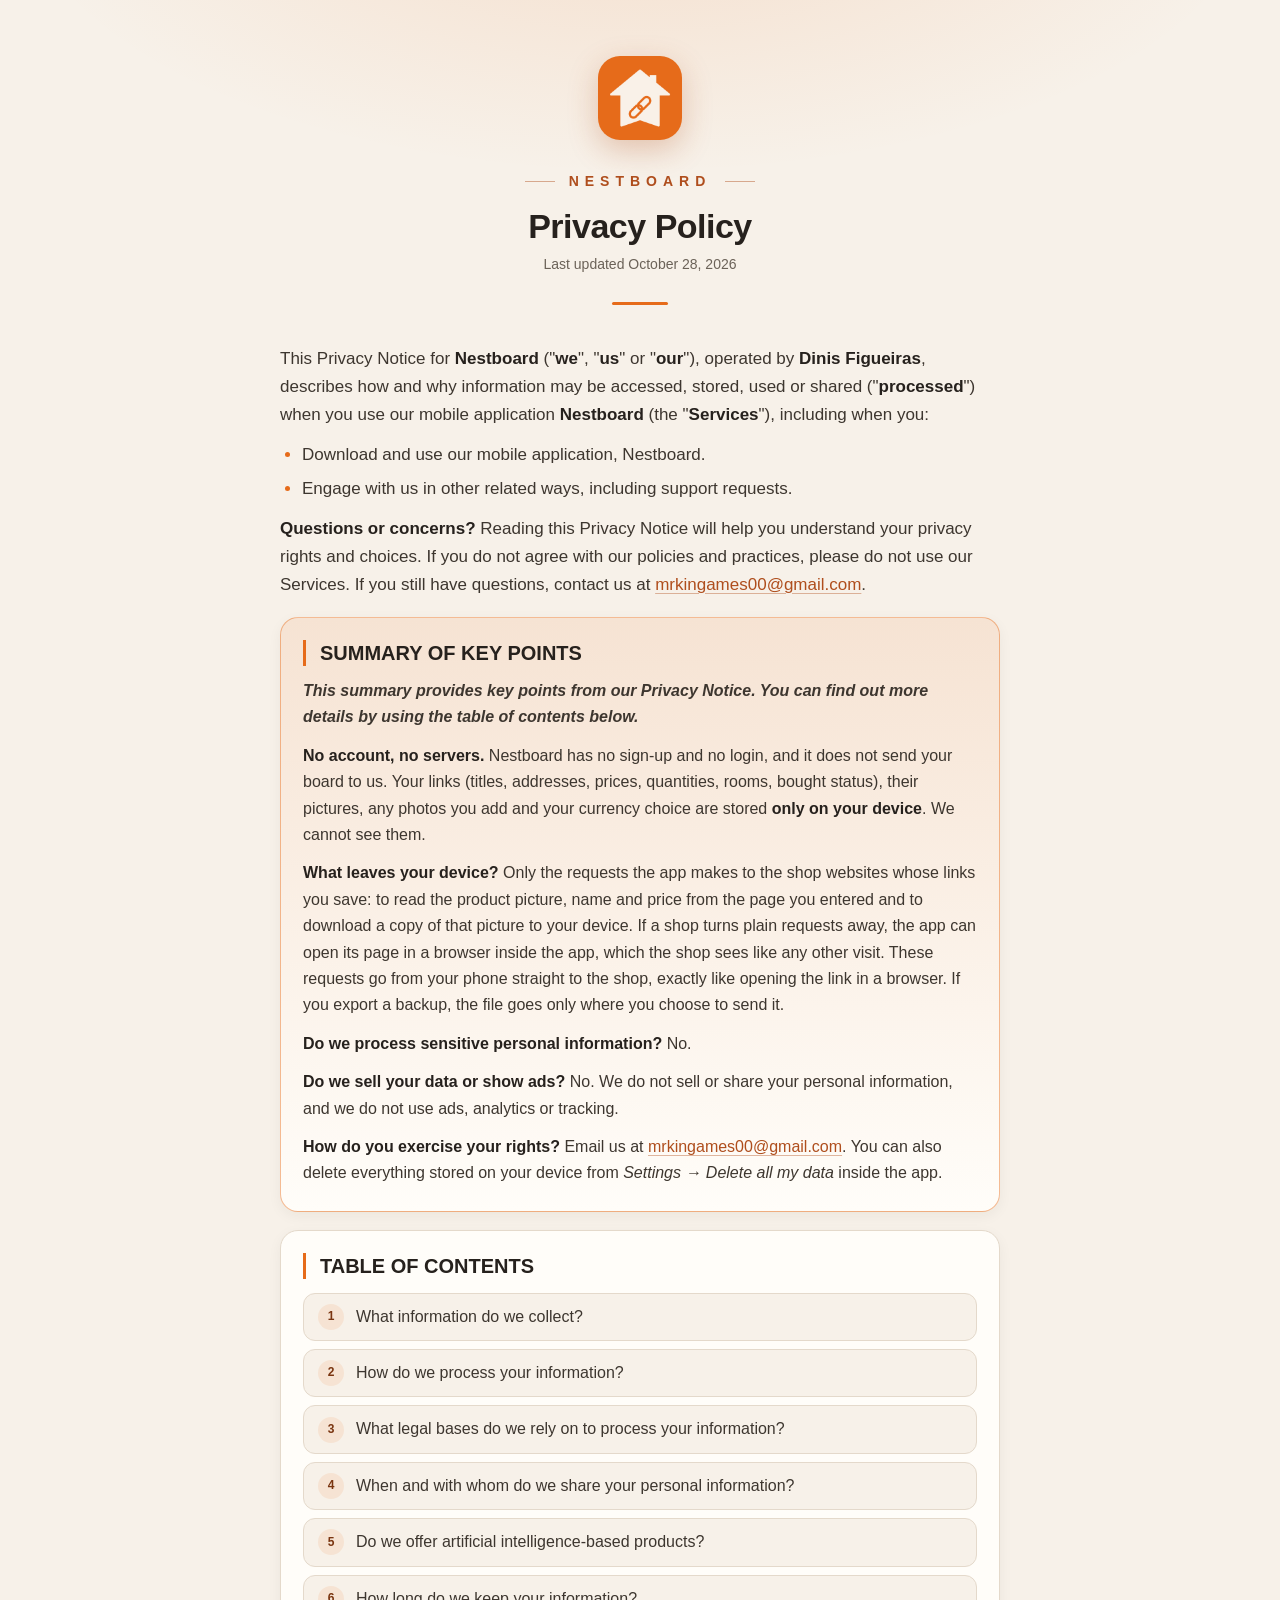
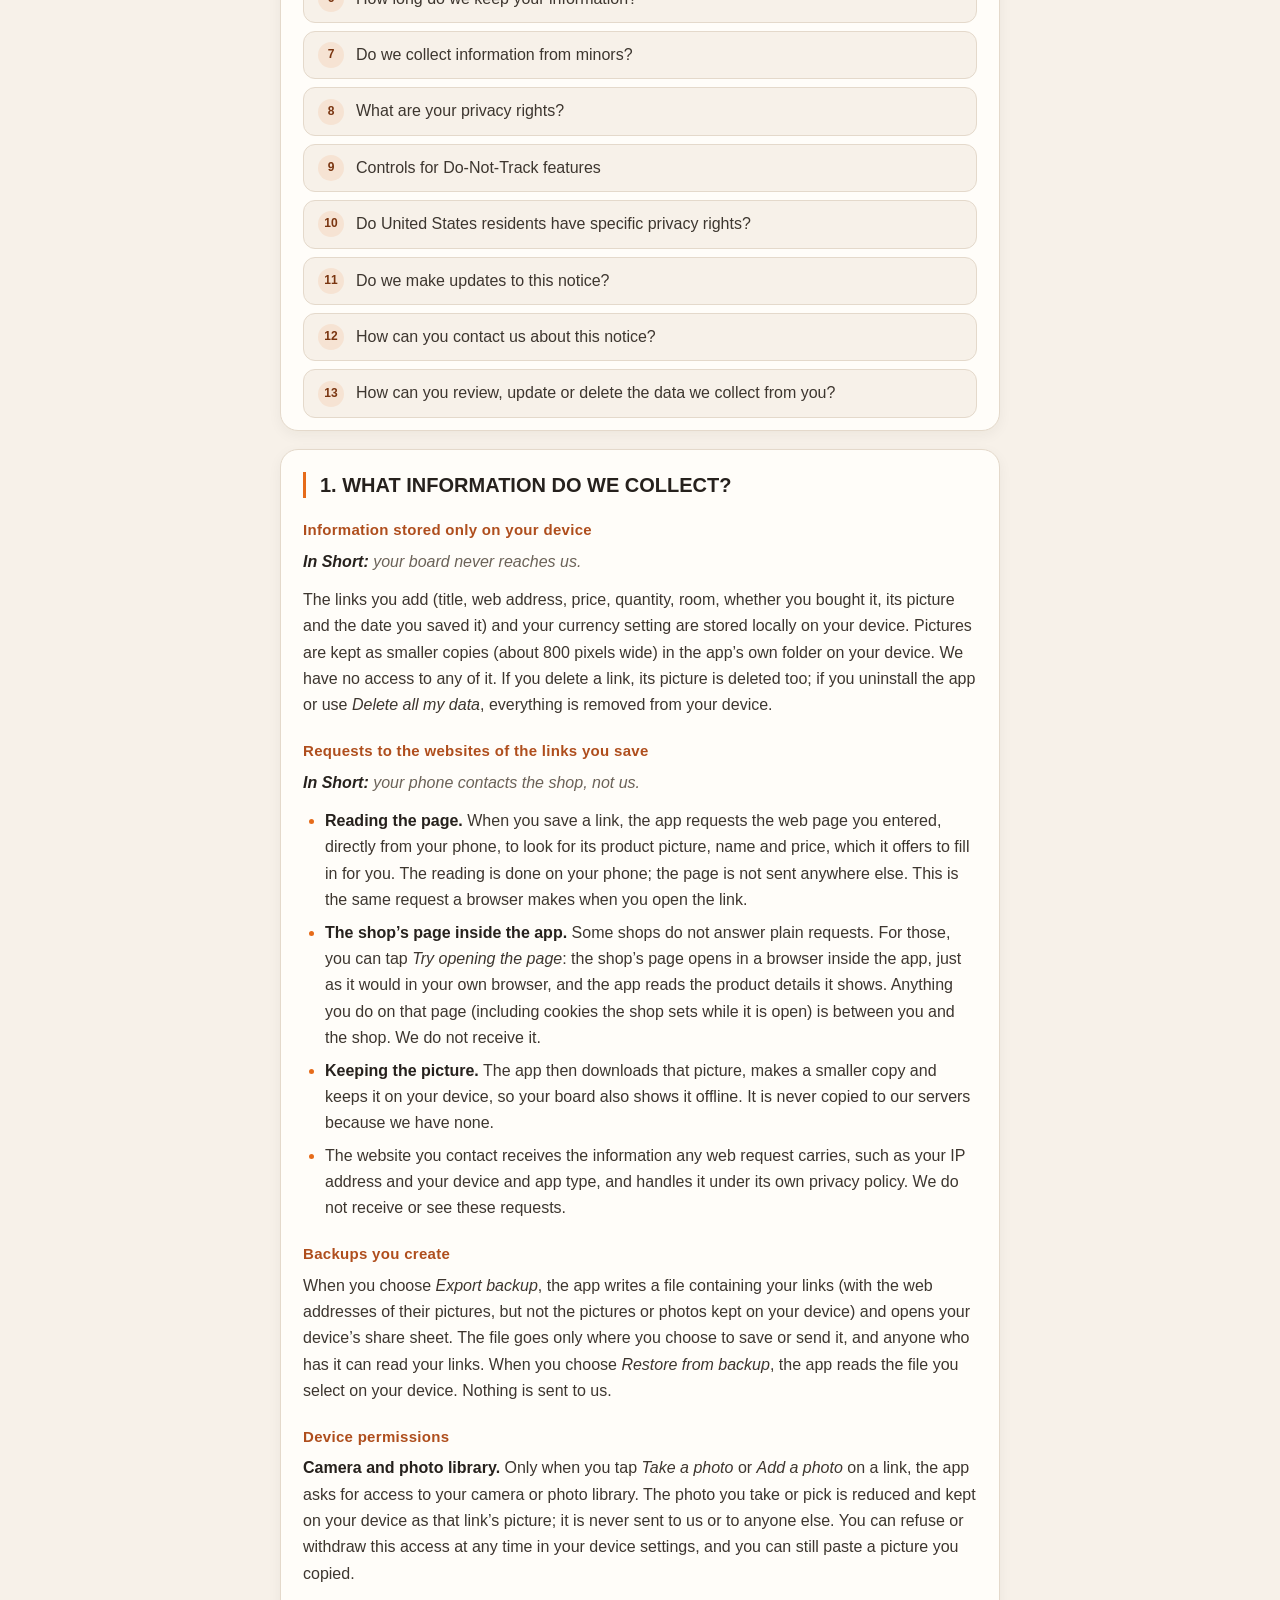
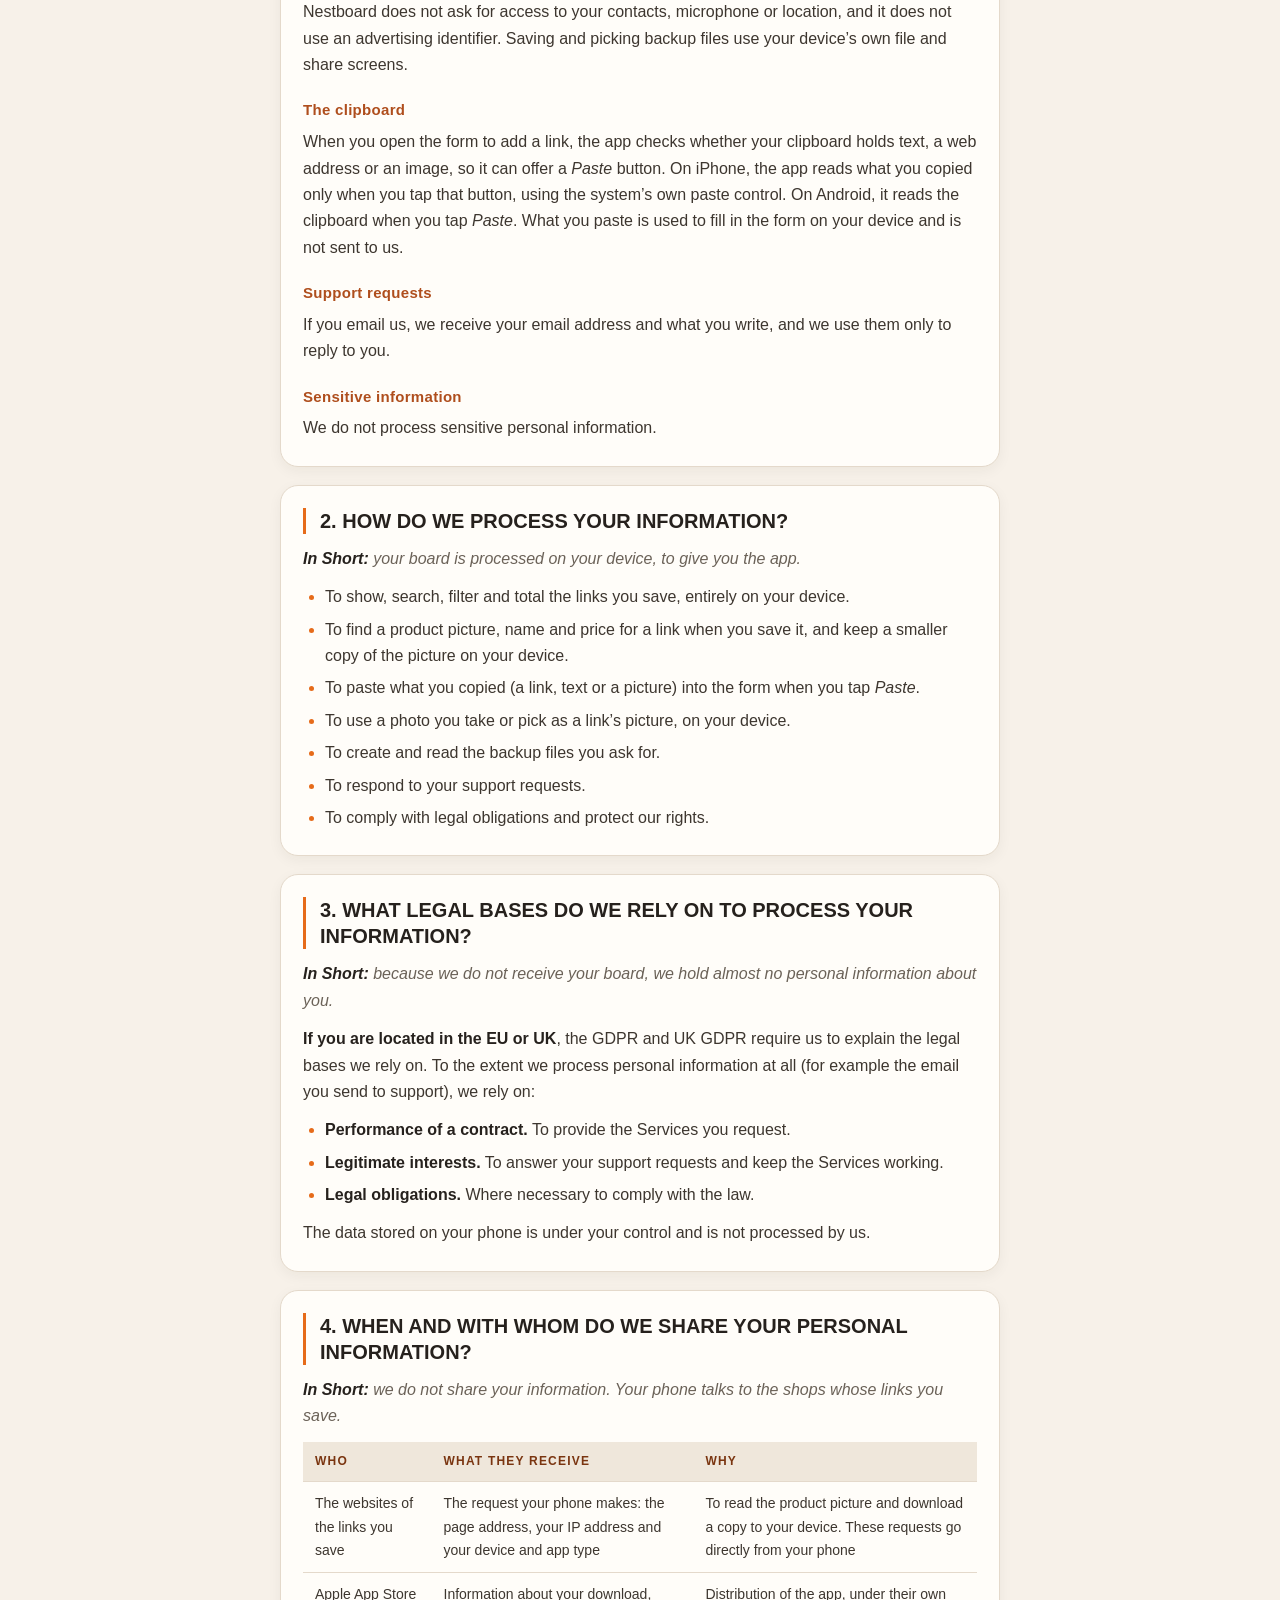
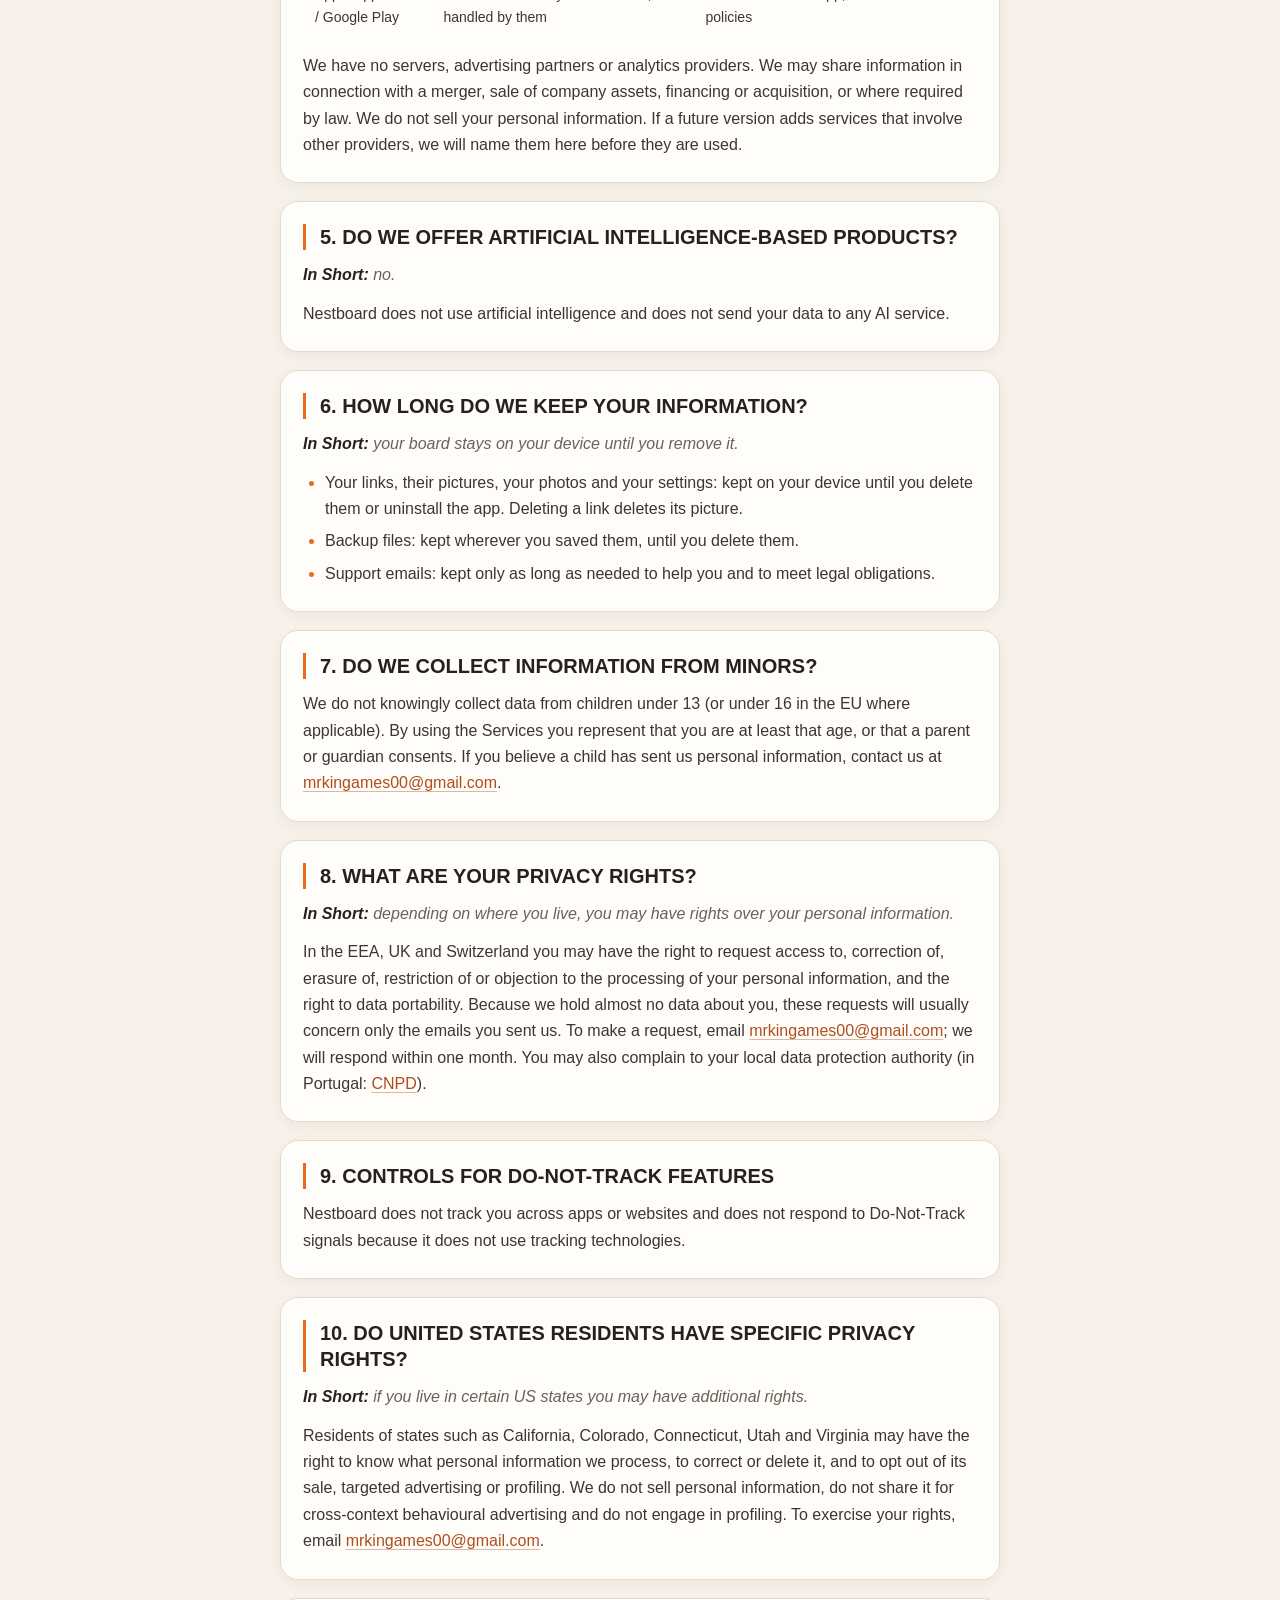
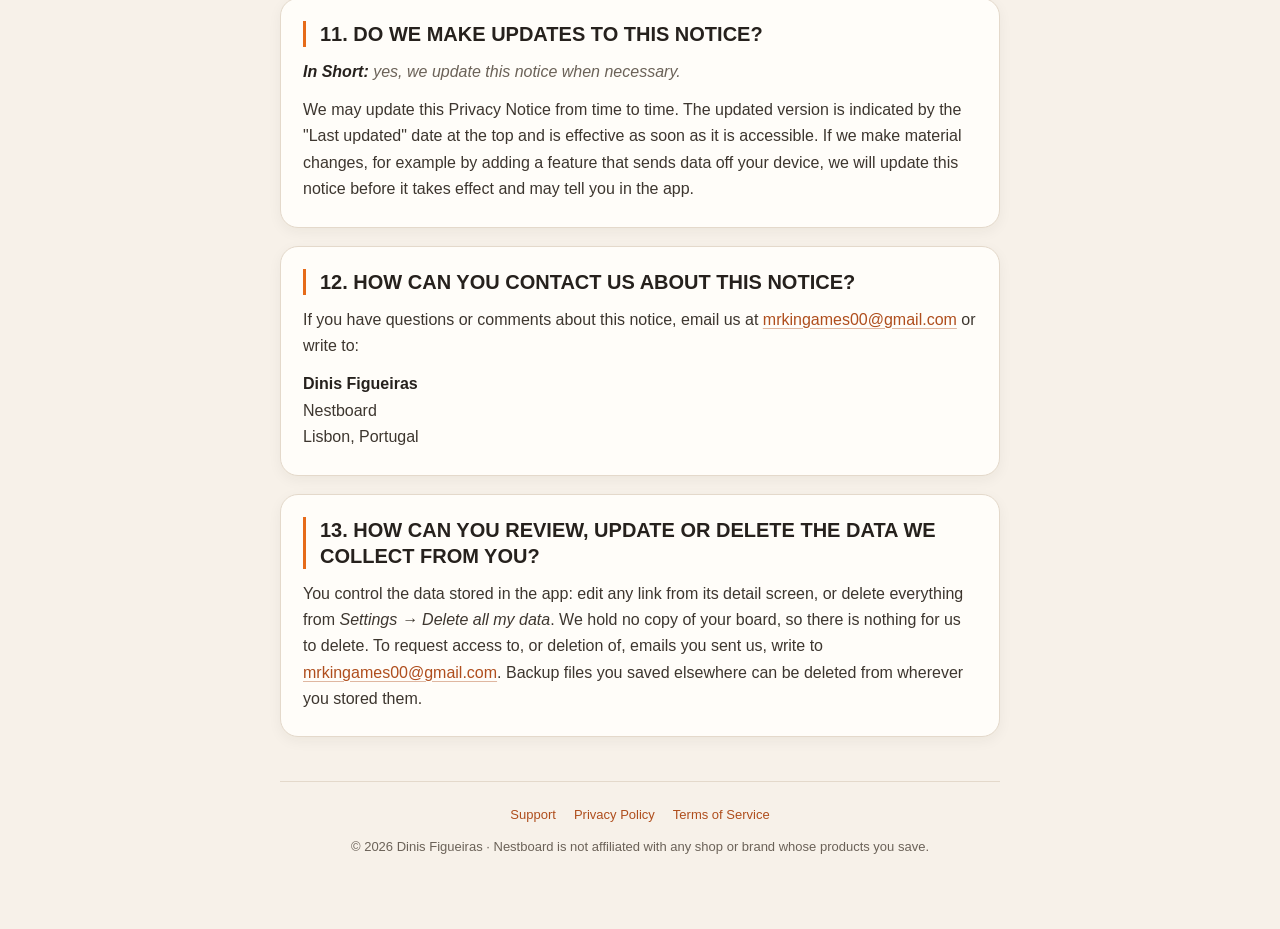
==== commit 4ffa7a29: "Page reading, in-app browser and clipboard in the privacy policy, terms and help Co-Authored-By: Cla" ====
--- a/privacy.html
+++ b/privacy.html
@@ -15,7 +15,7 @@
   <a href="./"><img class="logo" src="icon.png" alt="Nestboard" width="84" height="84"></a>
   <div class="lockup"><span>NESTBOARD</span></div>
   <h1>Privacy Policy</h1>
-  <p class="subtitle">Last updated October 22, 2026</p>
+  <p class="subtitle">Last updated October 28, 2026</p>
   <div class="rule"></div>
 </header>
 
@@ -29,7 +29,7 @@
 <section class="summary"><h2>SUMMARY OF KEY POINTS</h2>
 <p><strong><em>This summary provides key points from our Privacy Notice. You can find out more details by using the table of contents below.</em></strong></p>
 <p><strong>No account, no servers.</strong> Nestboard has no sign-up and no login, and it does not send your board to us. Your links (titles, addresses, prices, quantities, rooms, bought status), their pictures, any photos you add and your currency choice are stored <strong>only on your device</strong>. We cannot see them.</p>
-<p><strong>What leaves your device?</strong> Only the requests the app makes to the shop websites whose links you save: to read the product picture from the page you entered and to download a copy of that picture to your device. These requests go from your phone straight to the shop, exactly like opening the link in a browser. If you export a backup, the file goes only where you choose to send it.</p>
+<p><strong>What leaves your device?</strong> Only the requests the app makes to the shop websites whose links you save: to read the product picture, name and price from the page you entered and to download a copy of that picture to your device. If a shop turns plain requests away, the app can open its page in a browser inside the app, which the shop sees like any other visit. These requests go from your phone straight to the shop, exactly like opening the link in a browser. If you export a backup, the file goes only where you choose to send it.</p>
 <p><strong>Do we process sensitive personal information?</strong> No.</p>
 <p><strong>Do we sell your data or show ads?</strong> No. We do not sell or share your personal information, and we do not use ads, analytics or tracking.</p>
 <p><strong>How do you exercise your rights?</strong> Email us at <a href="mailto:mrkingames00@gmail.com">mrkingames00@gmail.com</a>. You can also delete everything stored on your device from <em>Settings &rarr; Delete all my data</em> inside the app.</p></section>
@@ -59,8 +59,9 @@
 <h3>Requests to the websites of the links you save</h3>
 <p class="short"><strong>In Short:</strong> your phone contacts the shop, not us.</p>
 <ul>
-  <li><strong>Reading the preview picture.</strong> When you save a link, the app requests the web page you entered, directly from your phone, to look for its product picture. This is the same request a browser makes when you open the link.</li>
-  <li><strong>Keeping the picture.</strong> The app then downloads that picture (or the picture address you pasted), makes a smaller copy and keeps it on your device, so your board also shows it offline. It is never copied to our servers because we have none.</li>
+  <li><strong>Reading the page.</strong> When you save a link, the app requests the web page you entered, directly from your phone, to look for its product picture, name and price, which it offers to fill in for you. The reading is done on your phone; the page is not sent anywhere else. This is the same request a browser makes when you open the link.</li>
+  <li><strong>The shop&rsquo;s page inside the app.</strong> Some shops do not answer plain requests. For those, you can tap <em>Try opening the page</em>: the shop&rsquo;s page opens in a browser inside the app, just as it would in your own browser, and the app reads the product details it shows. Anything you do on that page (including cookies the shop sets while it is open) is between you and the shop. We do not receive it.</li>
+  <li><strong>Keeping the picture.</strong> The app then downloads that picture, makes a smaller copy and keeps it on your device, so your board also shows it offline. It is never copied to our servers because we have none.</li>
   <li>The website you contact receives the information any web request carries, such as your IP address and your device and app type, and handles it under its own privacy policy. We do not receive or see these requests.</li>
 </ul>
 
@@ -68,8 +69,11 @@
 <p>When you choose <em>Export backup</em>, the app writes a file containing your links (with the web addresses of their pictures, but not the pictures or photos kept on your device) and opens your device&rsquo;s share sheet. The file goes only where you choose to save or send it, and anyone who has it can read your links. When you choose <em>Restore from backup</em>, the app reads the file you select on your device. Nothing is sent to us.</p>
 
 <h3>Device permissions</h3>
-<p><strong>Camera and photo library.</strong> Only when you tap <em>Take a photo</em> or <em>Add a photo</em> on a link, the app asks for access to your camera or photo library. The photo you take or pick is reduced and kept on your device as that link&rsquo;s picture; it is never sent to us or to anyone else. You can refuse or withdraw this access at any time in your device settings, and you can still paste a picture address instead.</p>
+<p><strong>Camera and photo library.</strong> Only when you tap <em>Take a photo</em> or <em>Add a photo</em> on a link, the app asks for access to your camera or photo library. The photo you take or pick is reduced and kept on your device as that link&rsquo;s picture; it is never sent to us or to anyone else. You can refuse or withdraw this access at any time in your device settings, and you can still paste a picture you copied.</p>
 <p>Nestboard does not ask for access to your contacts, microphone or location, and it does not use an advertising identifier. Saving and picking backup files use your device&rsquo;s own file and share screens.</p>
+
+<h3>The clipboard</h3>
+<p>When you open the form to add a link, the app checks whether your clipboard holds text, a web address or an image, so it can offer a <em>Paste</em> button. On iPhone, the app reads what you copied only when you tap that button, using the system&rsquo;s own paste control. On Android, it reads the clipboard when you tap <em>Paste</em>. What you paste is used to fill in the form on your device and is not sent to us.</p>
 
 <h3>Support requests</h3>
 <p>If you email us, we receive your email address and what you write, and we use them only to reply to you.</p>
@@ -81,7 +85,8 @@
 <p class="short"><strong>In Short:</strong> your board is processed on your device, to give you the app.</p>
 <ul>
   <li>To show, search, filter and total the links you save, entirely on your device.</li>
-  <li>To find a product picture for a link when you save it, and keep a smaller copy of it on your device.</li>
+  <li>To find a product picture, name and price for a link when you save it, and keep a smaller copy of the picture on your device.</li>
+  <li>To paste what you copied (a link, text or a picture) into the form when you tap <em>Paste</em>.</li>
   <li>To use a photo you take or pick as a link&rsquo;s picture, on your device.</li>
   <li>To create and read the backup files you ask for.</li>
   <li>To respond to your support requests.</li>
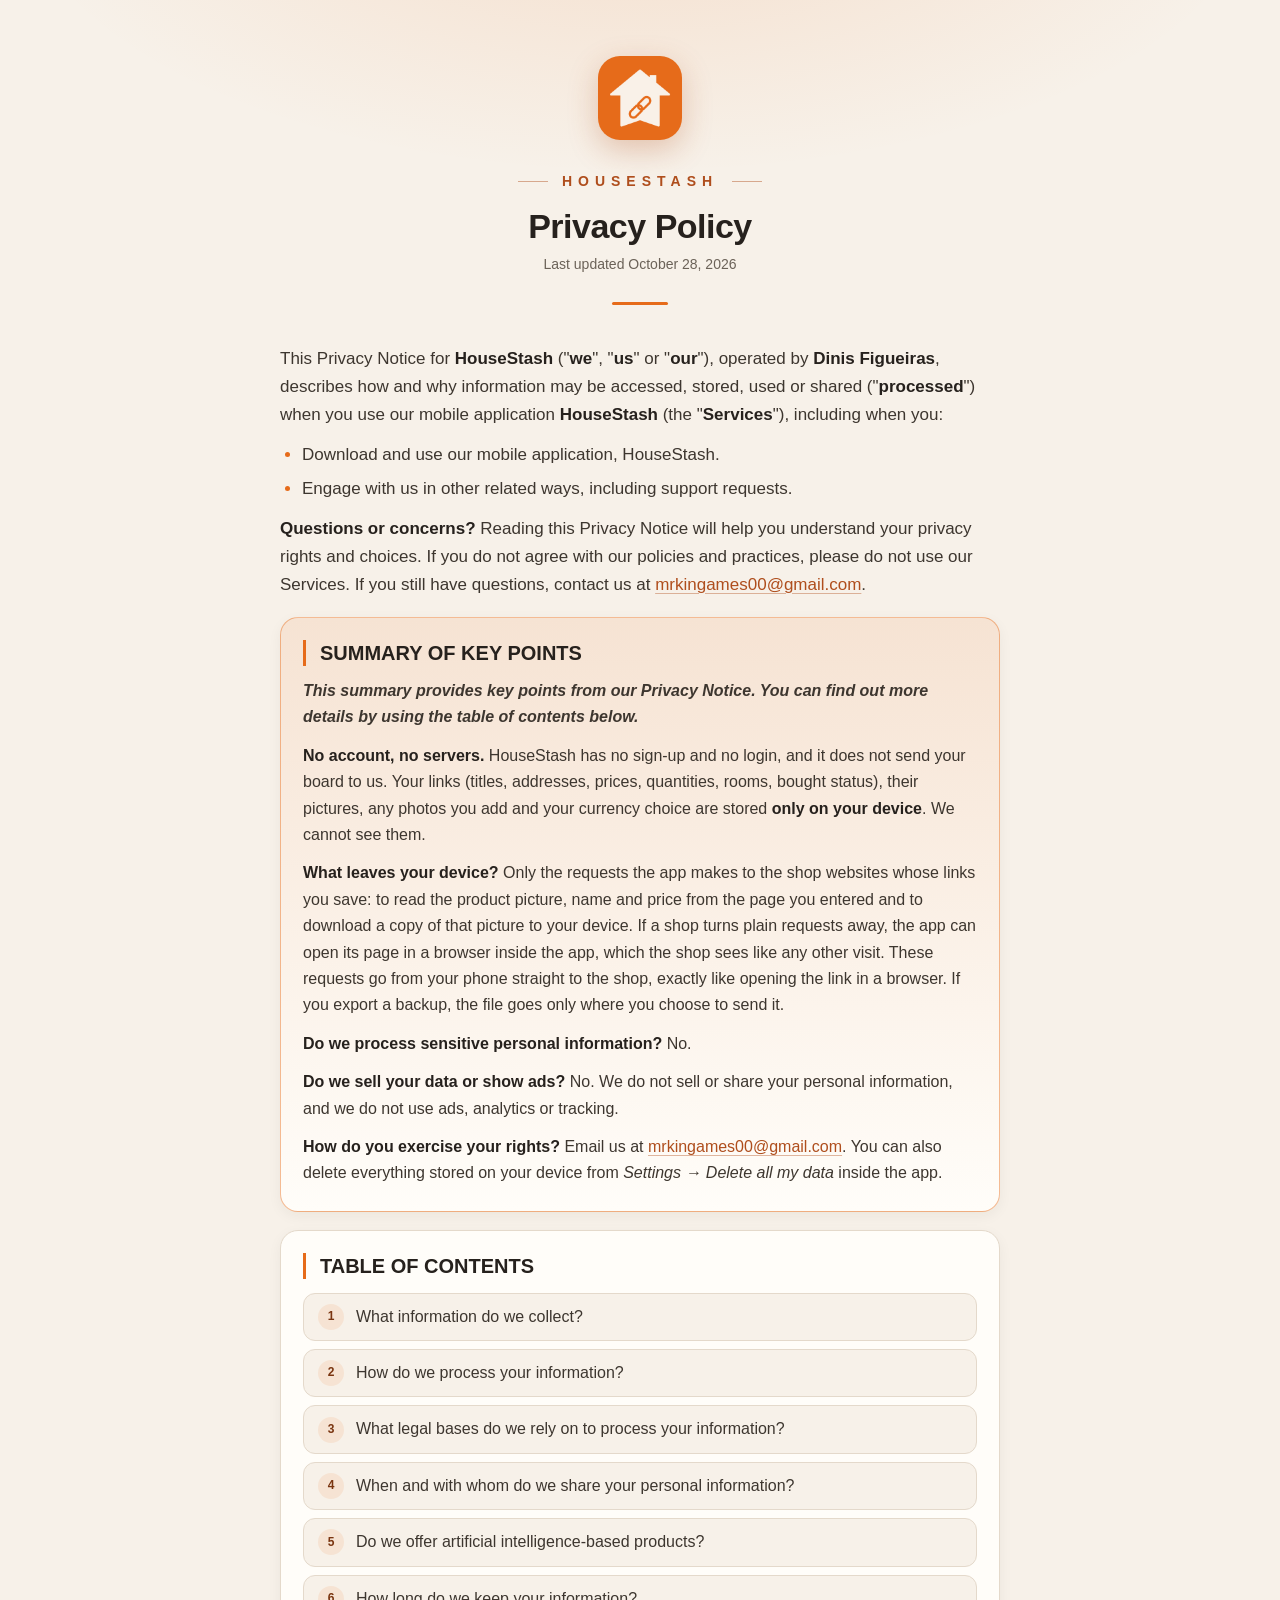
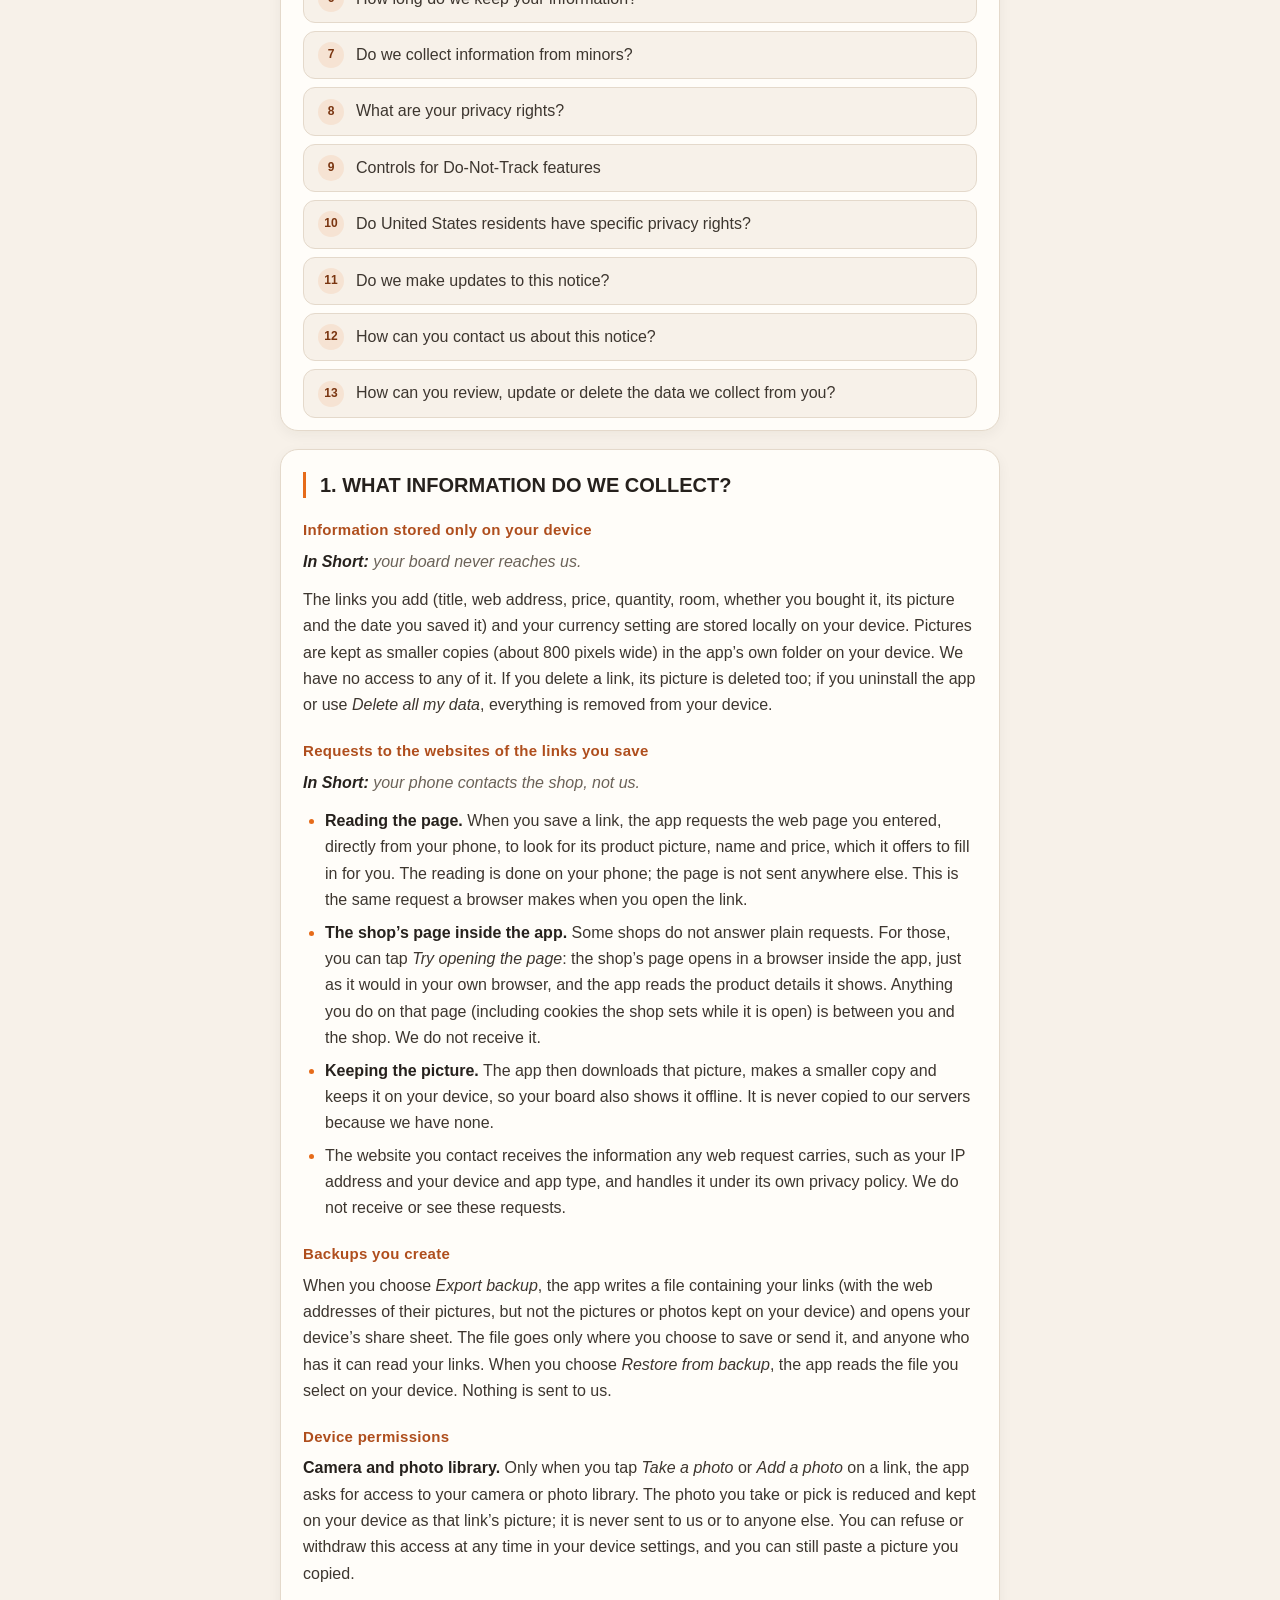
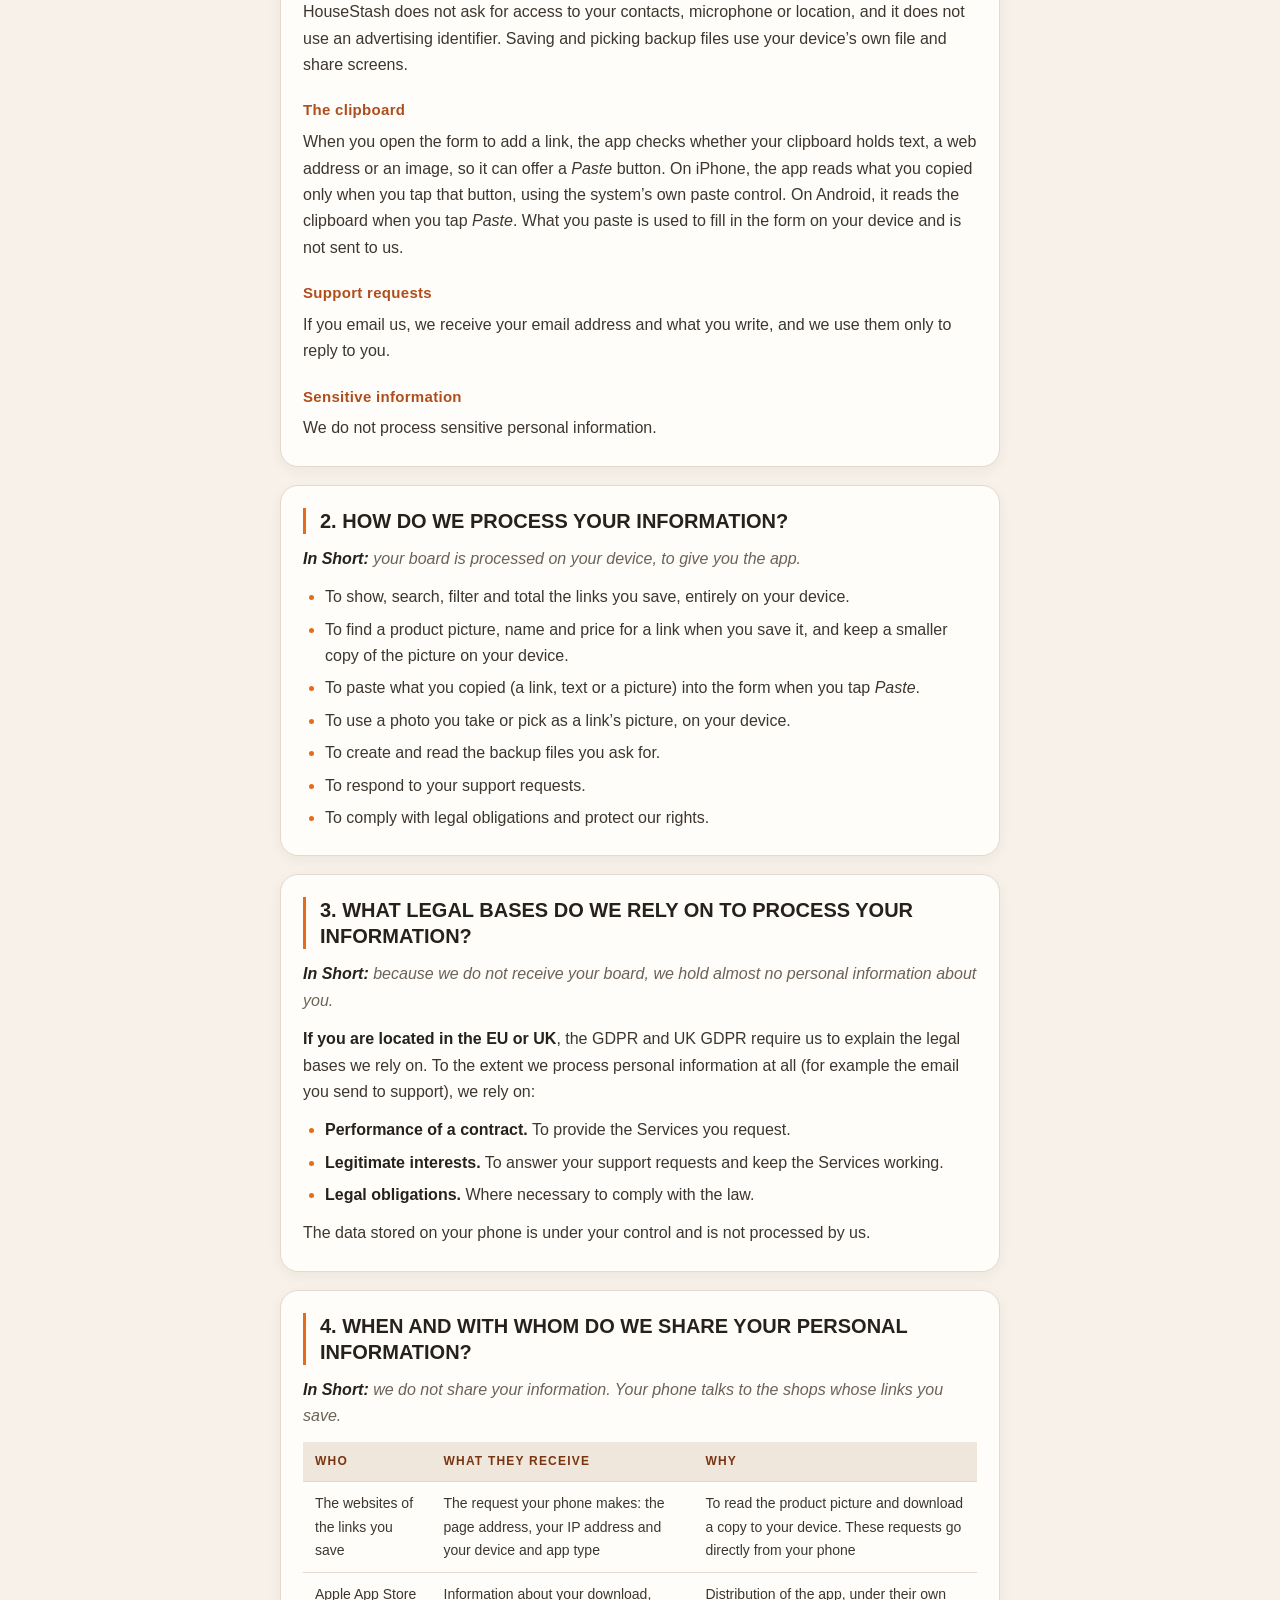
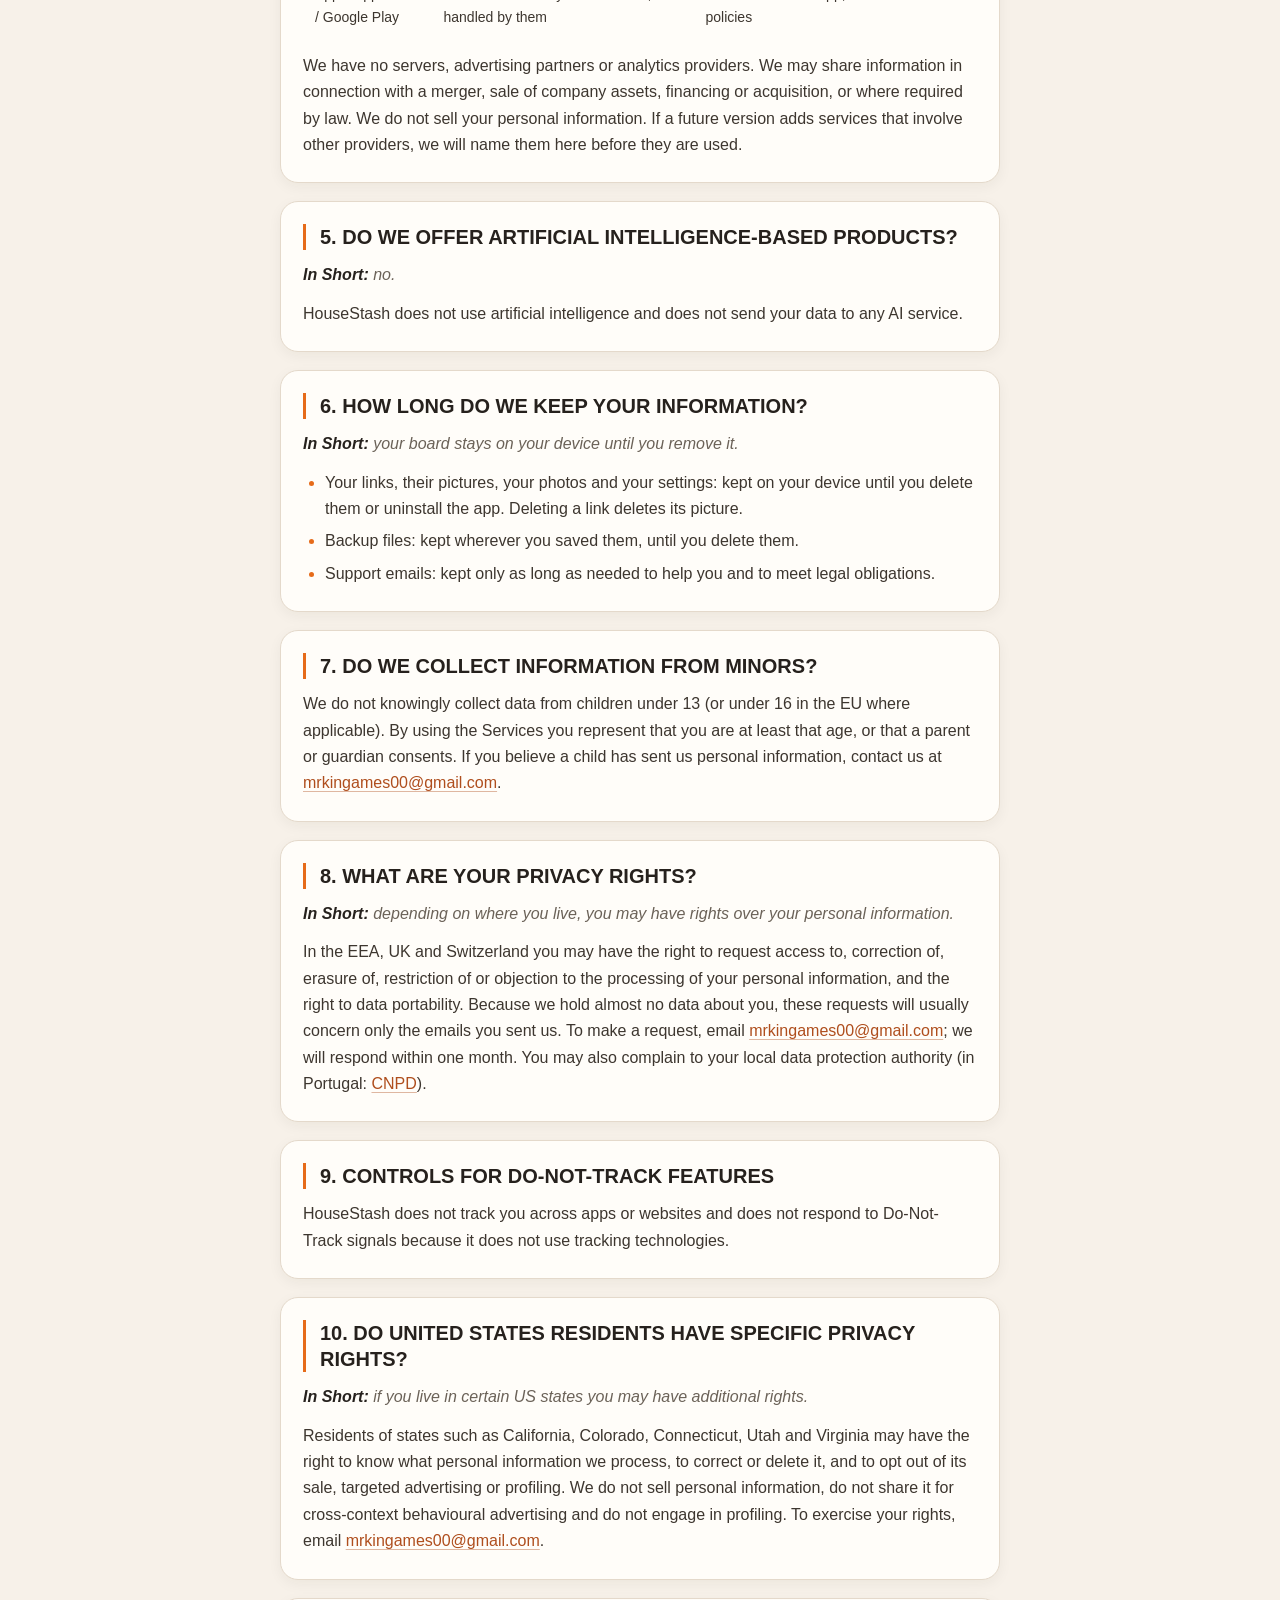
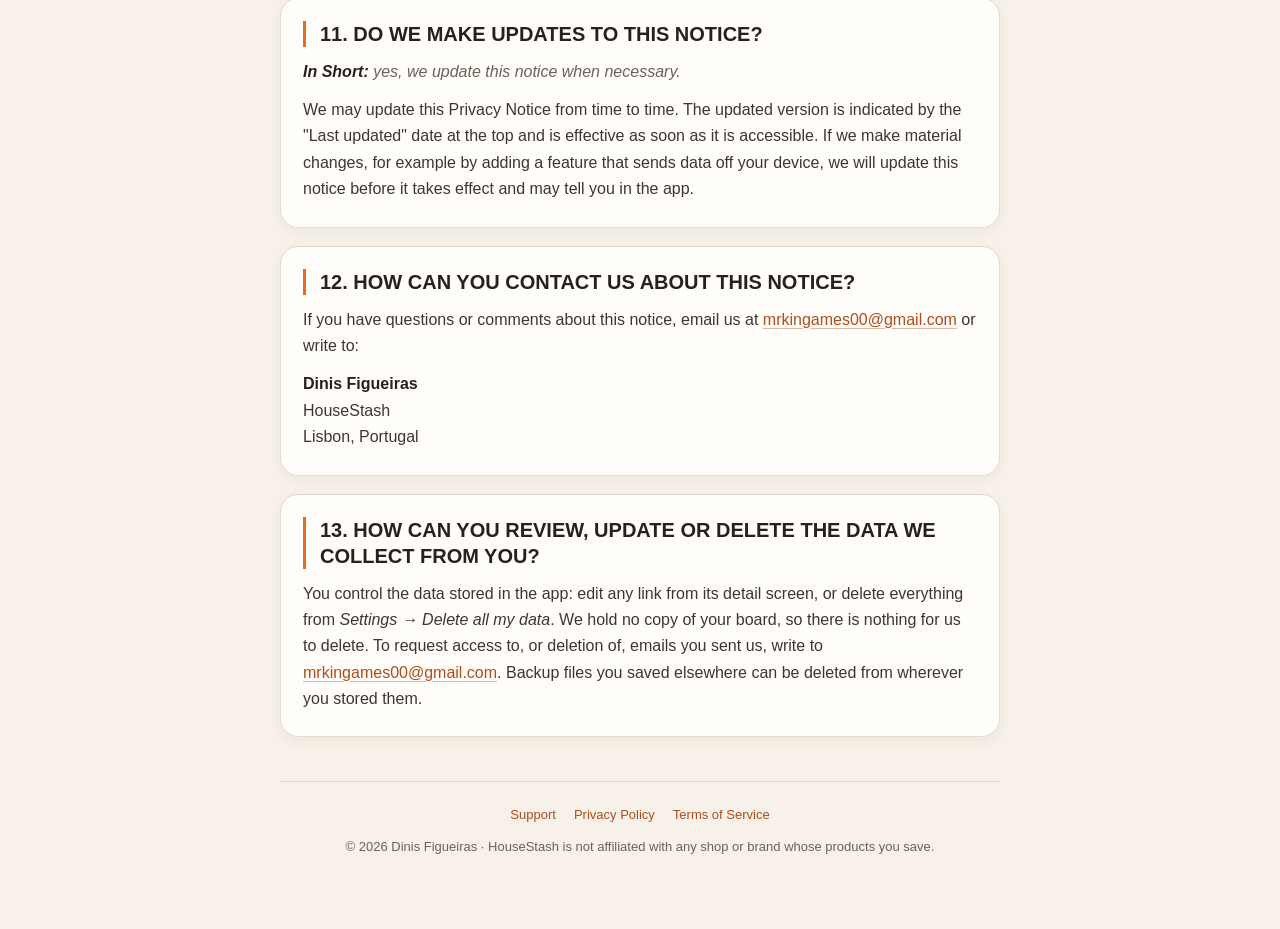
==== commit ea31714c: "Rename the app to HouseStash Co-Authored-By: Claude Sonnet 5.5 <noreply@anthropic.com>" ====
--- a/privacy.html
+++ b/privacy.html
@@ -4,7 +4,7 @@
 <meta charset="utf-8">
 <meta name="viewport" content="width=device-width, initial-scale=1">
 <meta name="theme-color" content="#F7F1E9">
-<title>Nestboard — Privacy Policy</title>
+<title>HouseStash — Privacy Policy</title>
 <link rel="icon" href="icon.png">
 <link rel="stylesheet" href="style.css">
 </head>
@@ -12,23 +12,23 @@
 <div class="wrap">
 
 <header class="site-header">
-  <a href="./"><img class="logo" src="icon.png" alt="Nestboard" width="84" height="84"></a>
-  <div class="lockup"><span>NESTBOARD</span></div>
+  <a href="./"><img class="logo" src="icon.png" alt="HouseStash" width="84" height="84"></a>
+  <div class="lockup"><span>HOUSESTASH</span></div>
   <h1>Privacy Policy</h1>
   <p class="subtitle">Last updated October 28, 2026</p>
   <div class="rule"></div>
 </header>
 
-<div class="lead"><p>This Privacy Notice for <strong>Nestboard</strong> ("<strong>we</strong>", "<strong>us</strong>" or "<strong>our</strong>"), operated by <strong>Dinis Figueiras</strong>, describes how and why information may be accessed, stored, used or shared ("<strong>processed</strong>") when you use our mobile application <strong>Nestboard</strong> (the "<strong>Services</strong>"), including when you:</p>
+<div class="lead"><p>This Privacy Notice for <strong>HouseStash</strong> ("<strong>we</strong>", "<strong>us</strong>" or "<strong>our</strong>"), operated by <strong>Dinis Figueiras</strong>, describes how and why information may be accessed, stored, used or shared ("<strong>processed</strong>") when you use our mobile application <strong>HouseStash</strong> (the "<strong>Services</strong>"), including when you:</p>
 <ul>
-  <li>Download and use our mobile application, Nestboard.</li>
+  <li>Download and use our mobile application, HouseStash.</li>
   <li>Engage with us in other related ways, including support requests.</li>
 </ul>
 <p><strong>Questions or concerns?</strong> Reading this Privacy Notice will help you understand your privacy rights and choices. If you do not agree with our policies and practices, please do not use our Services. If you still have questions, contact us at <a href="mailto:mrkingames00@gmail.com">mrkingames00@gmail.com</a>.</p></div>
 
 <section class="summary"><h2>SUMMARY OF KEY POINTS</h2>
 <p><strong><em>This summary provides key points from our Privacy Notice. You can find out more details by using the table of contents below.</em></strong></p>
-<p><strong>No account, no servers.</strong> Nestboard has no sign-up and no login, and it does not send your board to us. Your links (titles, addresses, prices, quantities, rooms, bought status), their pictures, any photos you add and your currency choice are stored <strong>only on your device</strong>. We cannot see them.</p>
+<p><strong>No account, no servers.</strong> HouseStash has no sign-up and no login, and it does not send your board to us. Your links (titles, addresses, prices, quantities, rooms, bought status), their pictures, any photos you add and your currency choice are stored <strong>only on your device</strong>. We cannot see them.</p>
 <p><strong>What leaves your device?</strong> Only the requests the app makes to the shop websites whose links you save: to read the product picture, name and price from the page you entered and to download a copy of that picture to your device. If a shop turns plain requests away, the app can open its page in a browser inside the app, which the shop sees like any other visit. These requests go from your phone straight to the shop, exactly like opening the link in a browser. If you export a backup, the file goes only where you choose to send it.</p>
 <p><strong>Do we process sensitive personal information?</strong> No.</p>
 <p><strong>Do we sell your data or show ads?</strong> No. We do not sell or share your personal information, and we do not use ads, analytics or tracking.</p>
@@ -70,7 +70,7 @@
 
 <h3>Device permissions</h3>
 <p><strong>Camera and photo library.</strong> Only when you tap <em>Take a photo</em> or <em>Add a photo</em> on a link, the app asks for access to your camera or photo library. The photo you take or pick is reduced and kept on your device as that link&rsquo;s picture; it is never sent to us or to anyone else. You can refuse or withdraw this access at any time in your device settings, and you can still paste a picture you copied.</p>
-<p>Nestboard does not ask for access to your contacts, microphone or location, and it does not use an advertising identifier. Saving and picking backup files use your device&rsquo;s own file and share screens.</p>
+<p>HouseStash does not ask for access to your contacts, microphone or location, and it does not use an advertising identifier. Saving and picking backup files use your device&rsquo;s own file and share screens.</p>
 
 <h3>The clipboard</h3>
 <p>When you open the form to add a link, the app checks whether your clipboard holds text, a web address or an image, so it can offer a <em>Paste</em> button. On iPhone, the app reads what you copied only when you tap that button, using the system&rsquo;s own paste control. On Android, it reads the clipboard when you tap <em>Paste</em>. What you paste is used to fill in the form on your device and is not sent to us.</p>
@@ -114,7 +114,7 @@
 
 <section><h2 id="ai">5. DO WE OFFER ARTIFICIAL INTELLIGENCE-BASED PRODUCTS?</h2>
 <p class="short"><strong>In Short:</strong> no.</p>
-<p>Nestboard does not use artificial intelligence and does not send your data to any AI service.</p></section>
+<p>HouseStash does not use artificial intelligence and does not send your data to any AI service.</p></section>
 
 <section><h2 id="inforetain">6. HOW LONG DO WE KEEP YOUR INFORMATION?</h2>
 <p class="short"><strong>In Short:</strong> your board stays on your device until you remove it.</p>
@@ -132,7 +132,7 @@
 <p>In the EEA, UK and Switzerland you may have the right to request access to, correction of, erasure of, restriction of or objection to the processing of your personal information, and the right to data portability. Because we hold almost no data about you, these requests will usually concern only the emails you sent us. To make a request, email <a href="mailto:mrkingames00@gmail.com">mrkingames00@gmail.com</a>; we will respond within one month. You may also complain to your local data protection authority (in Portugal: <a href="https://www.cnpd.pt" target="_blank" rel="noopener noreferrer">CNPD</a>).</p></section>
 
 <section><h2 id="DNT">9. CONTROLS FOR DO-NOT-TRACK FEATURES</h2>
-<p>Nestboard does not track you across apps or websites and does not respond to Do-Not-Track signals because it does not use tracking technologies.</p></section>
+<p>HouseStash does not track you across apps or websites and does not respond to Do-Not-Track signals because it does not use tracking technologies.</p></section>
 
 <section><h2 id="uslaws">10. DO UNITED STATES RESIDENTS HAVE SPECIFIC PRIVACY RIGHTS?</h2>
 <p class="short"><strong>In Short:</strong> if you live in certain US states you may have additional rights.</p>
@@ -144,7 +144,7 @@
 
 <section><h2 id="contact">12. HOW CAN YOU CONTACT US ABOUT THIS NOTICE?</h2>
 <p>If you have questions or comments about this notice, email us at <a href="mailto:mrkingames00@gmail.com">mrkingames00@gmail.com</a> or write to:</p>
-<p><strong>Dinis Figueiras</strong><br>Nestboard<br>Lisbon, Portugal</p></section>
+<p><strong>Dinis Figueiras</strong><br>HouseStash<br>Lisbon, Portugal</p></section>
 
 <section><h2 id="request">13. HOW CAN YOU REVIEW, UPDATE OR DELETE THE DATA WE COLLECT FROM YOU?</h2>
 <p>You control the data stored in the app: edit any link from its detail screen, or delete everything from <em>Settings &rarr; Delete all my data</em>. We hold no copy of your board, so there is nothing for us to delete. To request access to, or deletion of, emails you sent us, write to <a href="mailto:mrkingames00@gmail.com">mrkingames00@gmail.com</a>. Backup files you saved elsewhere can be deleted from wherever you stored them.</p></section>
@@ -155,7 +155,7 @@
     <a href="privacy.html">Privacy Policy</a>
     <a href="terms.html">Terms of Service</a>
   </nav>
-  <div>&copy; 2026 Dinis Figueiras &middot; Nestboard is not affiliated with any shop or brand whose products you save.</div>
+  <div>&copy; 2026 Dinis Figueiras &middot; HouseStash is not affiliated with any shop or brand whose products you save.</div>
 </footer>
 
 </div>
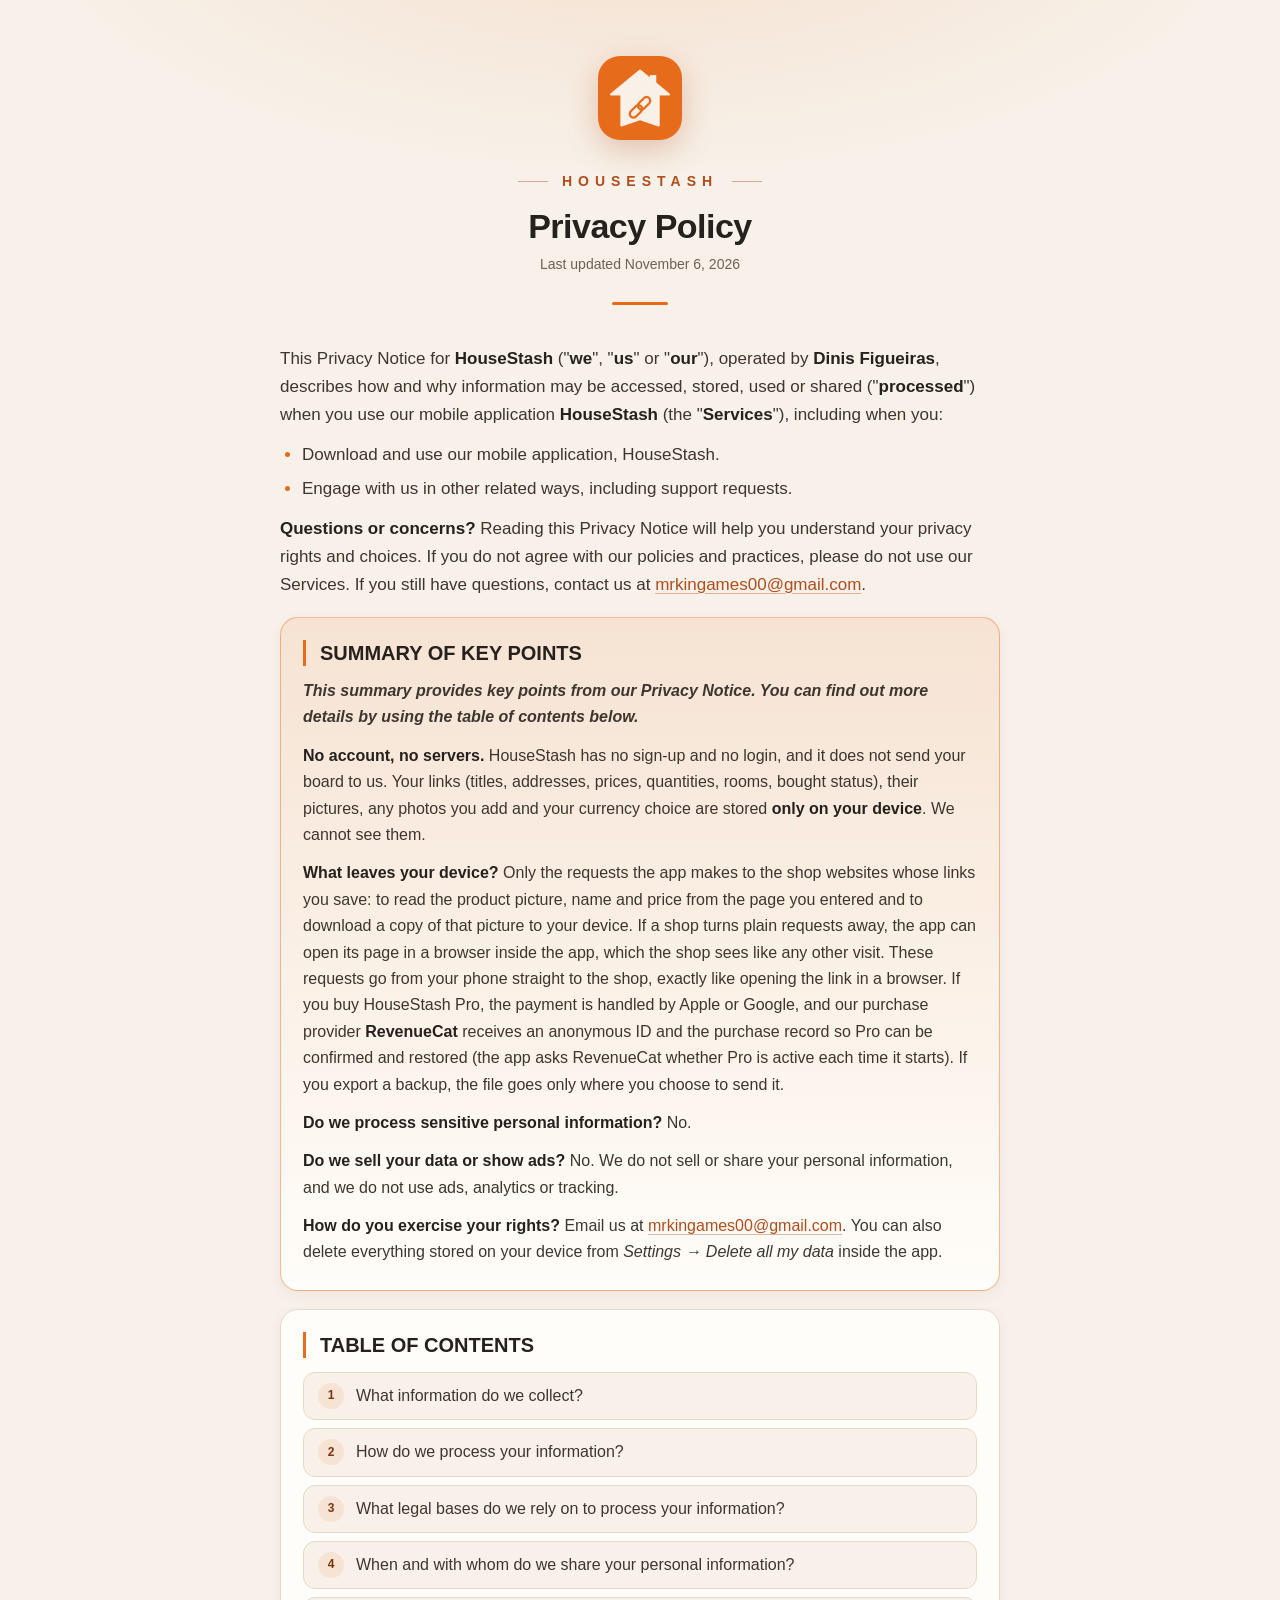
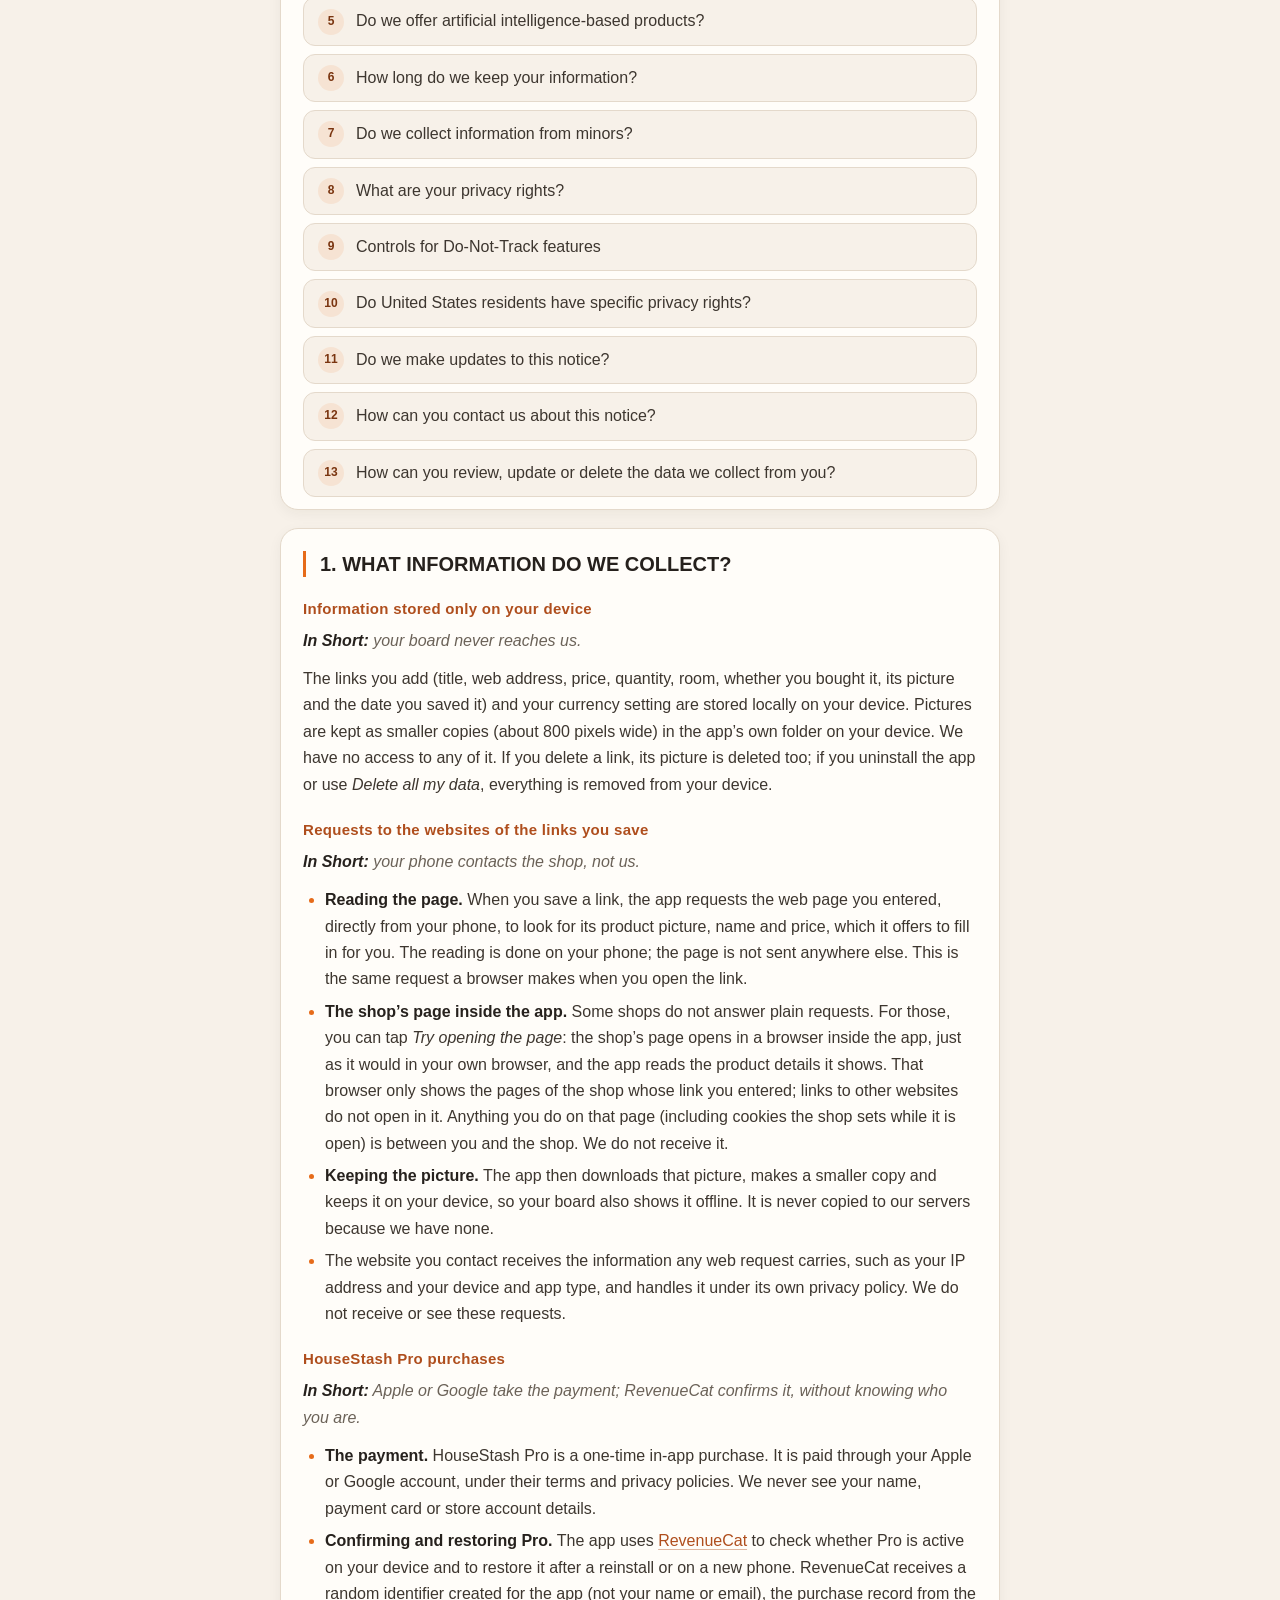
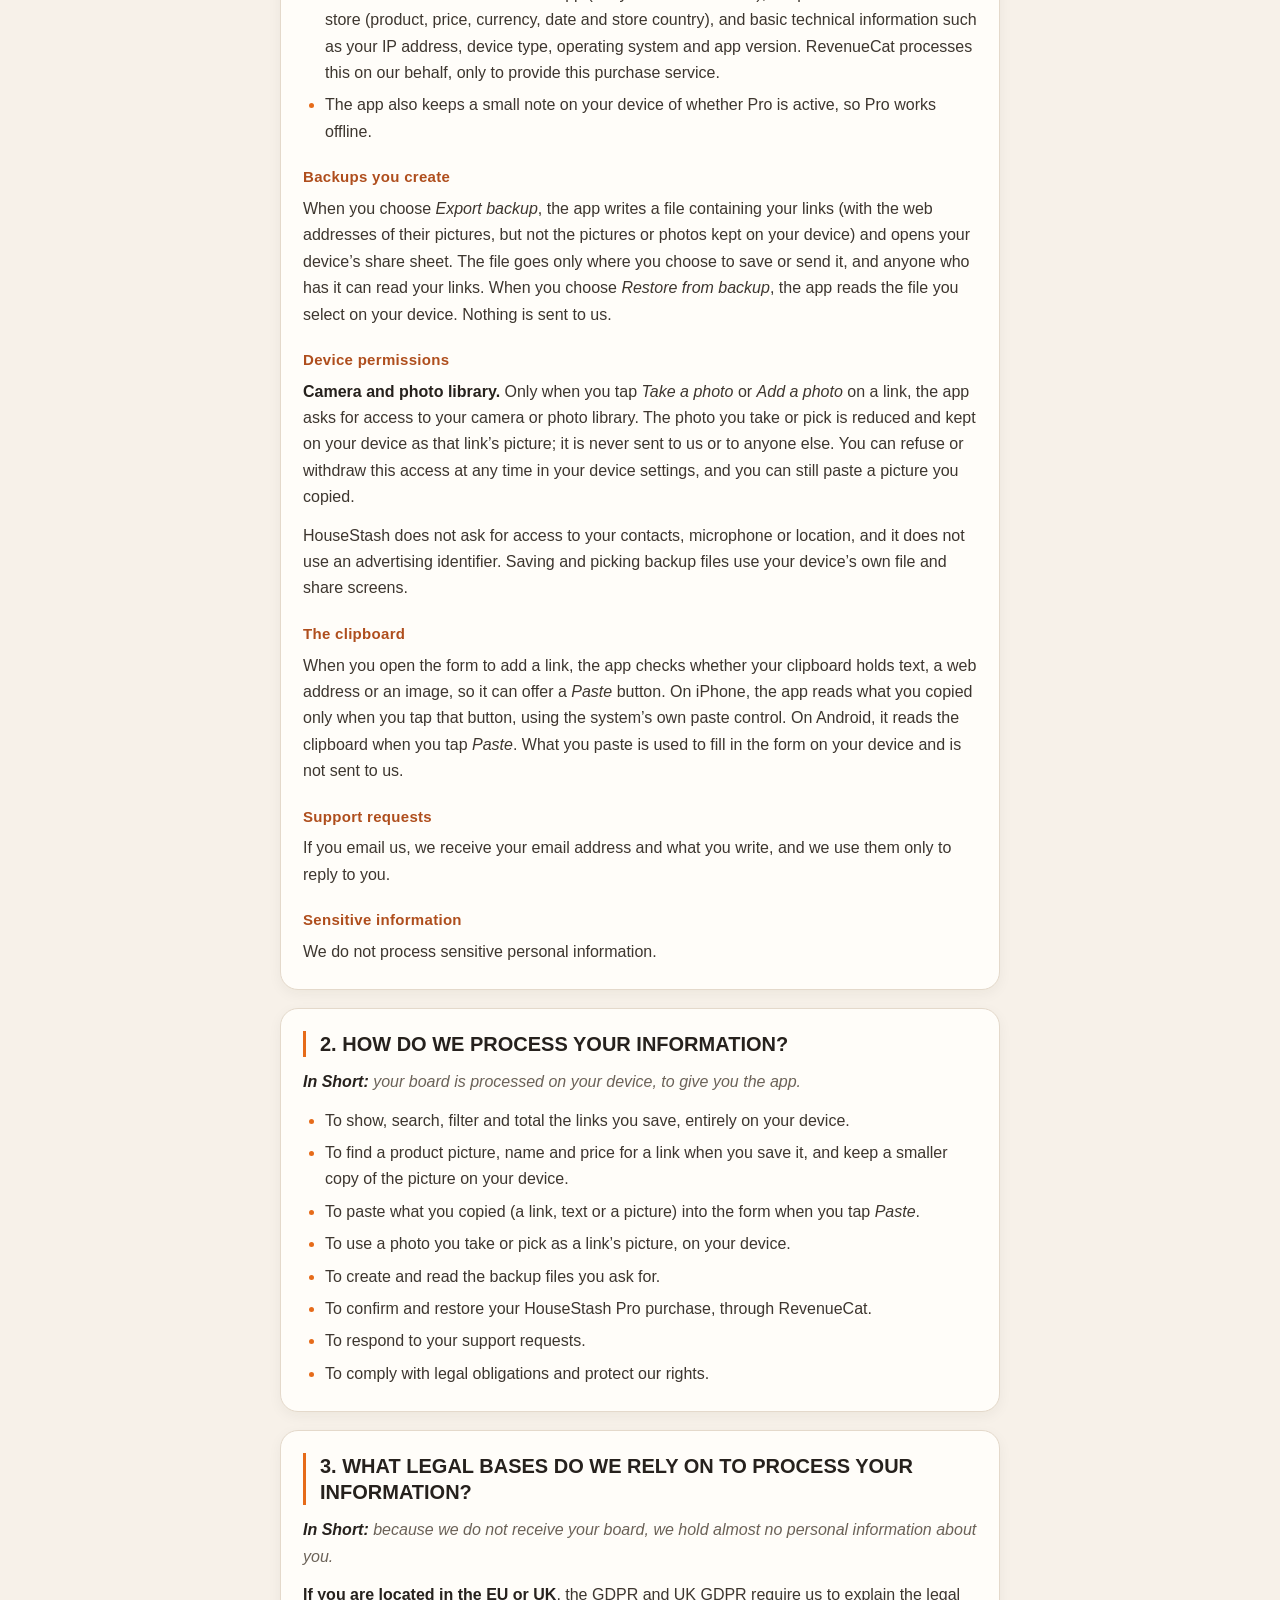
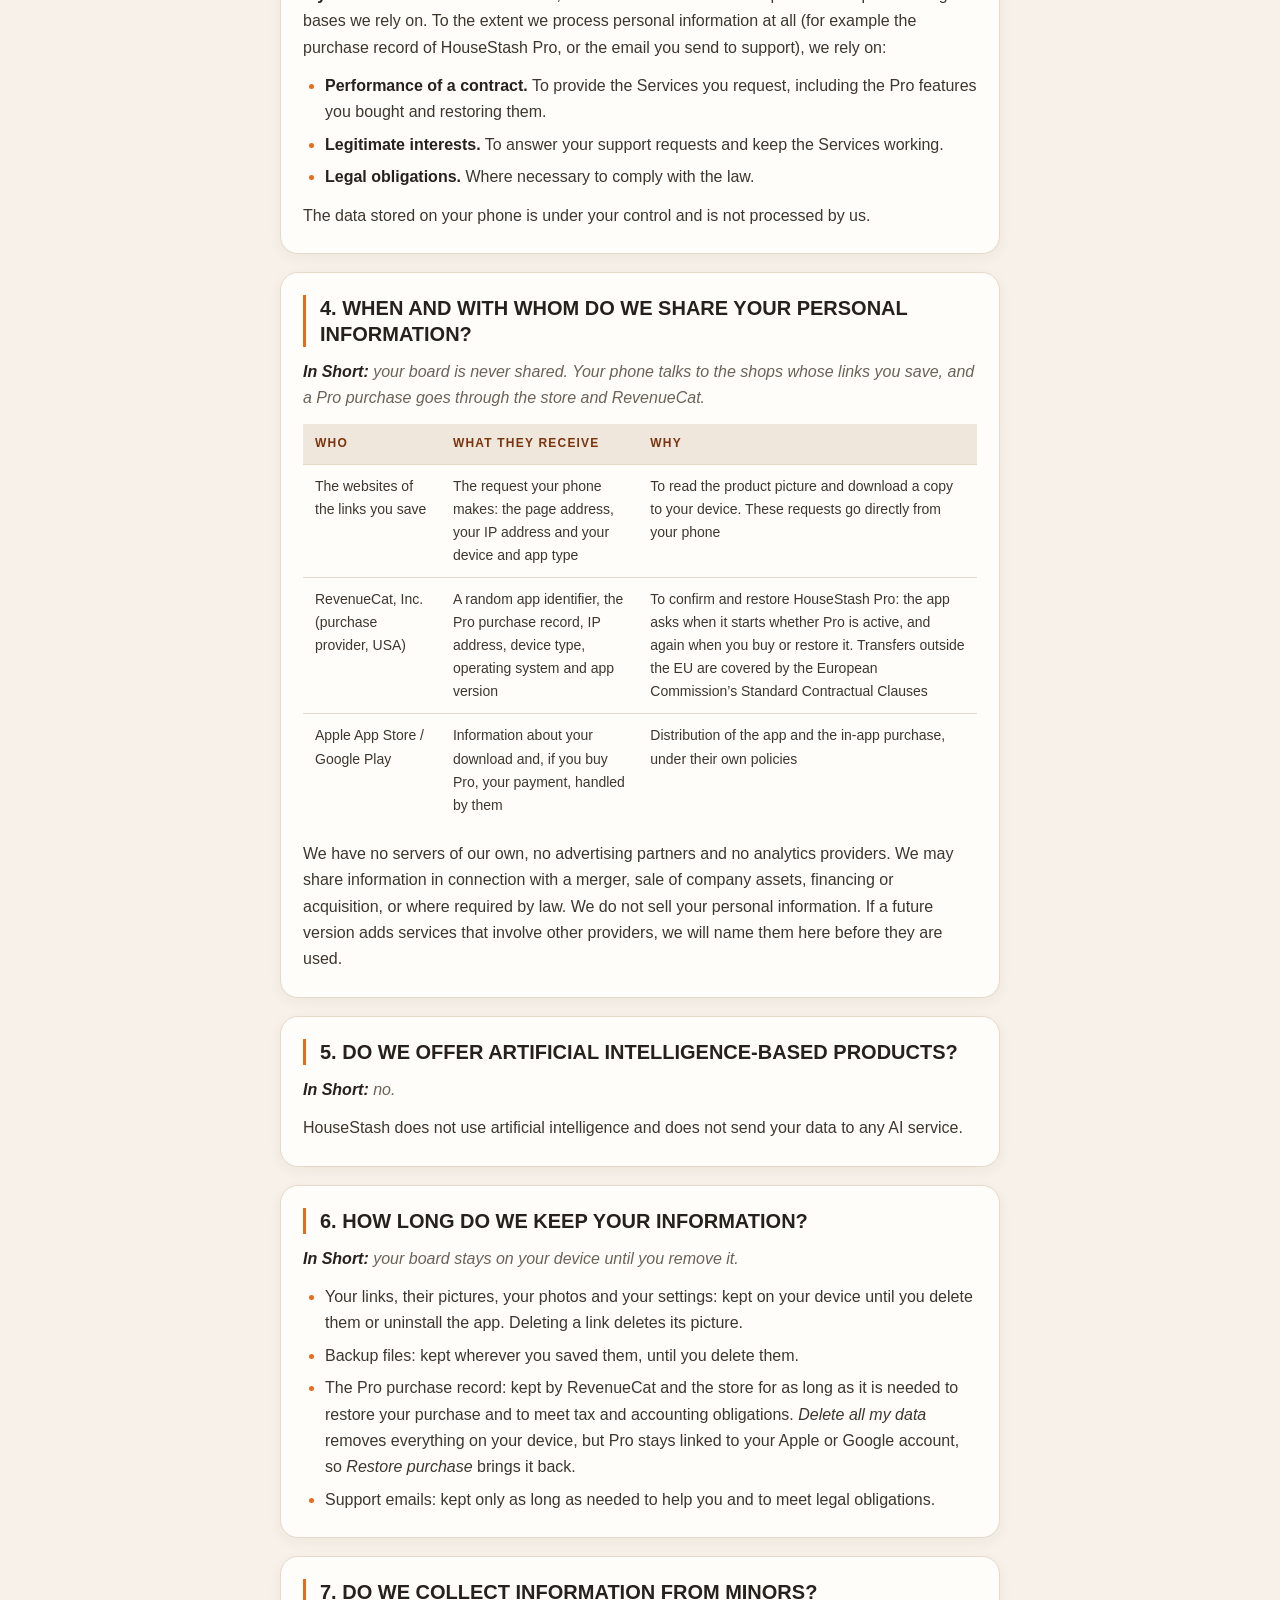
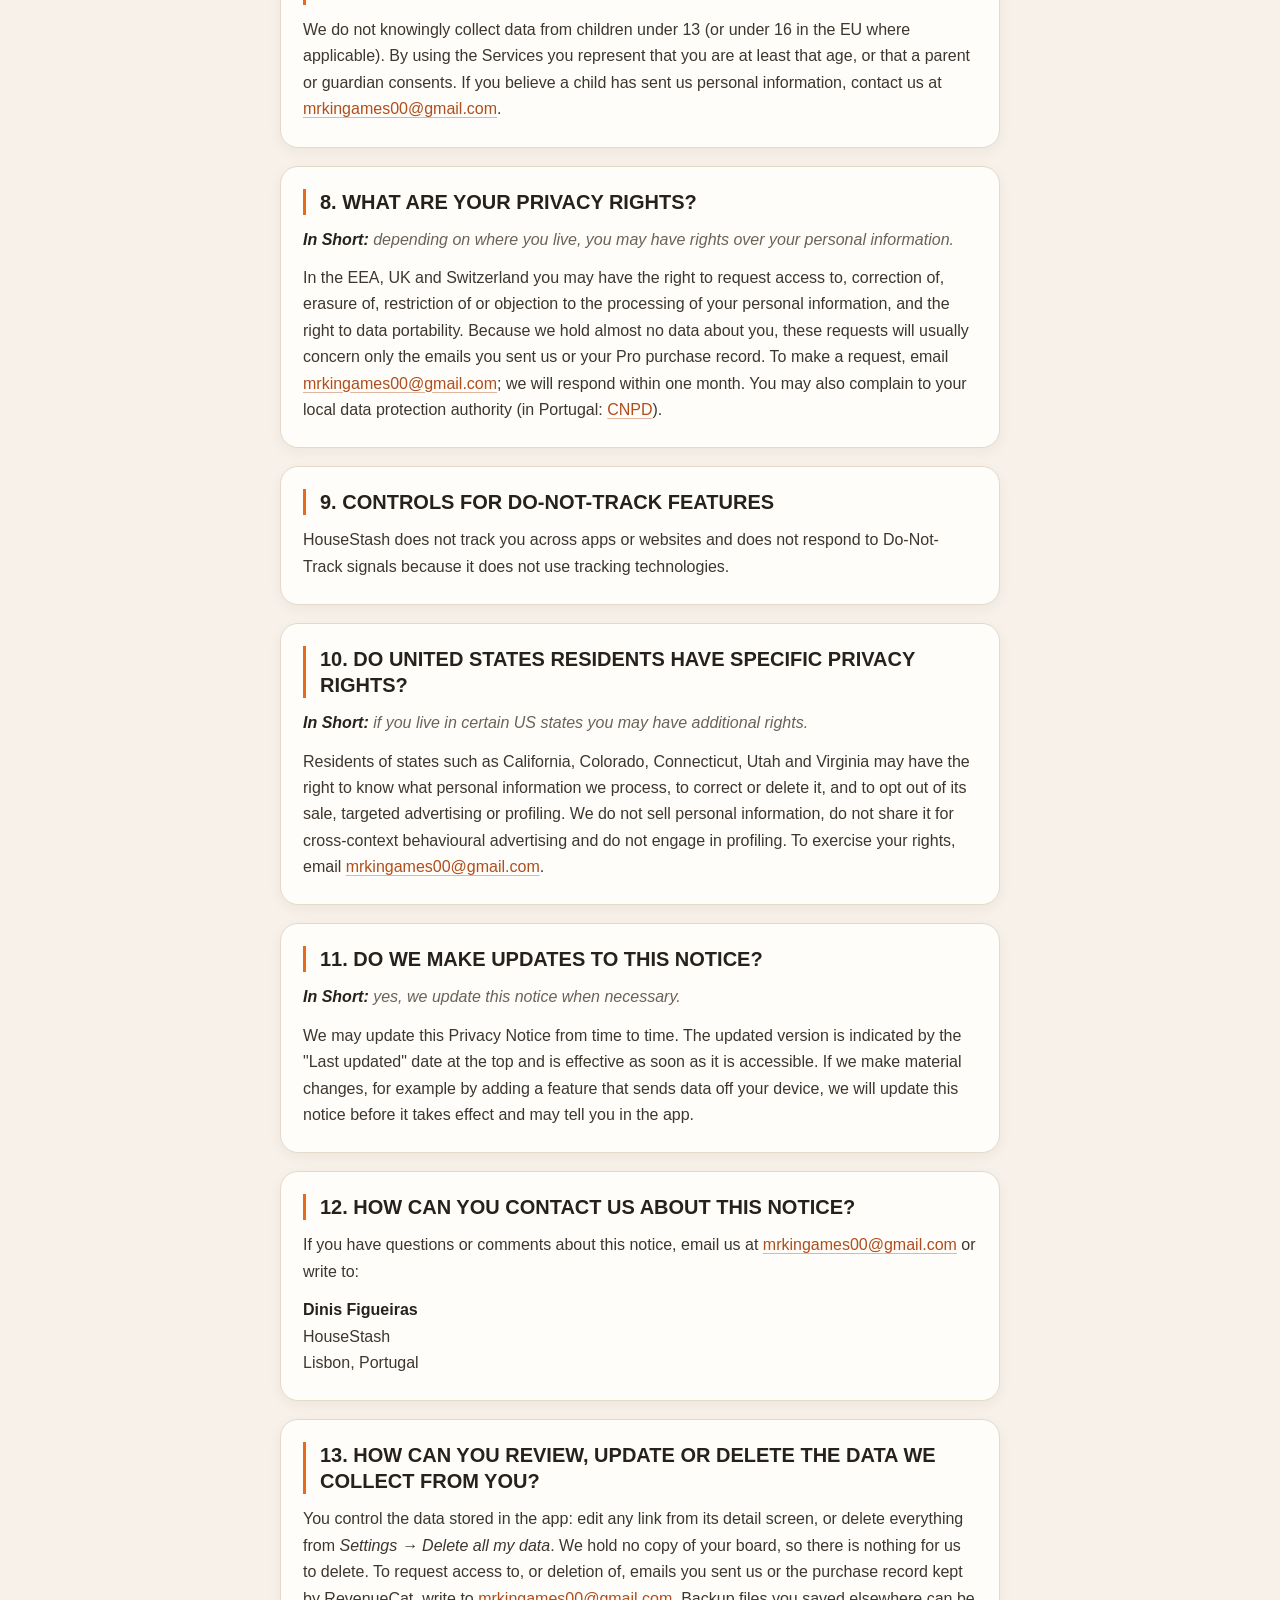
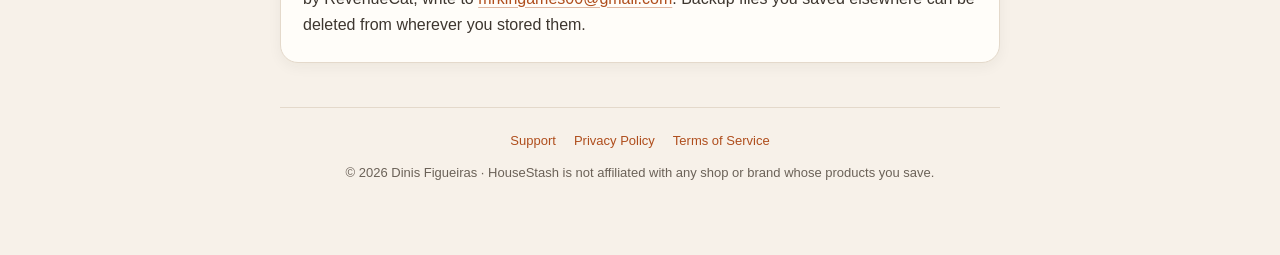
==== commit f85bd52b: "Legal pages for HouseStash Pro: RevenueCat, one-time purchase, restore, shop-only browser Co-Authore" ====
--- a/privacy.html
+++ b/privacy.html
@@ -15,7 +15,7 @@
   <a href="./"><img class="logo" src="icon.png" alt="HouseStash" width="84" height="84"></a>
   <div class="lockup"><span>HOUSESTASH</span></div>
   <h1>Privacy Policy</h1>
-  <p class="subtitle">Last updated October 28, 2026</p>
+  <p class="subtitle">Last updated November 6, 2026</p>
   <div class="rule"></div>
 </header>
 
@@ -29,7 +29,7 @@
 <section class="summary"><h2>SUMMARY OF KEY POINTS</h2>
 <p><strong><em>This summary provides key points from our Privacy Notice. You can find out more details by using the table of contents below.</em></strong></p>
 <p><strong>No account, no servers.</strong> HouseStash has no sign-up and no login, and it does not send your board to us. Your links (titles, addresses, prices, quantities, rooms, bought status), their pictures, any photos you add and your currency choice are stored <strong>only on your device</strong>. We cannot see them.</p>
-<p><strong>What leaves your device?</strong> Only the requests the app makes to the shop websites whose links you save: to read the product picture, name and price from the page you entered and to download a copy of that picture to your device. If a shop turns plain requests away, the app can open its page in a browser inside the app, which the shop sees like any other visit. These requests go from your phone straight to the shop, exactly like opening the link in a browser. If you export a backup, the file goes only where you choose to send it.</p>
+<p><strong>What leaves your device?</strong> Only the requests the app makes to the shop websites whose links you save: to read the product picture, name and price from the page you entered and to download a copy of that picture to your device. If a shop turns plain requests away, the app can open its page in a browser inside the app, which the shop sees like any other visit. These requests go from your phone straight to the shop, exactly like opening the link in a browser. If you buy HouseStash Pro, the payment is handled by Apple or Google, and our purchase provider <strong>RevenueCat</strong> receives an anonymous ID and the purchase record so Pro can be confirmed and restored (the app asks RevenueCat whether Pro is active each time it starts). If you export a backup, the file goes only where you choose to send it.</p>
 <p><strong>Do we process sensitive personal information?</strong> No.</p>
 <p><strong>Do we sell your data or show ads?</strong> No. We do not sell or share your personal information, and we do not use ads, analytics or tracking.</p>
 <p><strong>How do you exercise your rights?</strong> Email us at <a href="mailto:mrkingames00@gmail.com">mrkingames00@gmail.com</a>. You can also delete everything stored on your device from <em>Settings &rarr; Delete all my data</em> inside the app.</p></section>
@@ -60,9 +60,17 @@
 <p class="short"><strong>In Short:</strong> your phone contacts the shop, not us.</p>
 <ul>
   <li><strong>Reading the page.</strong> When you save a link, the app requests the web page you entered, directly from your phone, to look for its product picture, name and price, which it offers to fill in for you. The reading is done on your phone; the page is not sent anywhere else. This is the same request a browser makes when you open the link.</li>
-  <li><strong>The shop&rsquo;s page inside the app.</strong> Some shops do not answer plain requests. For those, you can tap <em>Try opening the page</em>: the shop&rsquo;s page opens in a browser inside the app, just as it would in your own browser, and the app reads the product details it shows. Anything you do on that page (including cookies the shop sets while it is open) is between you and the shop. We do not receive it.</li>
+  <li><strong>The shop&rsquo;s page inside the app.</strong> Some shops do not answer plain requests. For those, you can tap <em>Try opening the page</em>: the shop&rsquo;s page opens in a browser inside the app, just as it would in your own browser, and the app reads the product details it shows. That browser only shows the pages of the shop whose link you entered; links to other websites do not open in it. Anything you do on that page (including cookies the shop sets while it is open) is between you and the shop. We do not receive it.</li>
   <li><strong>Keeping the picture.</strong> The app then downloads that picture, makes a smaller copy and keeps it on your device, so your board also shows it offline. It is never copied to our servers because we have none.</li>
   <li>The website you contact receives the information any web request carries, such as your IP address and your device and app type, and handles it under its own privacy policy. We do not receive or see these requests.</li>
+</ul>
+
+<h3>HouseStash Pro purchases</h3>
+<p class="short"><strong>In Short:</strong> Apple or Google take the payment; RevenueCat confirms it, without knowing who you are.</p>
+<ul>
+  <li><strong>The payment.</strong> HouseStash Pro is a one-time in-app purchase. It is paid through your Apple or Google account, under their terms and privacy policies. We never see your name, payment card or store account details.</li>
+  <li><strong>Confirming and restoring Pro.</strong> The app uses <a href="https://www.revenuecat.com/privacy" target="_blank" rel="noopener noreferrer">RevenueCat</a> to check whether Pro is active on your device and to restore it after a reinstall or on a new phone. RevenueCat receives a random identifier created for the app (not your name or email), the purchase record from the store (product, price, currency, date and store country), and basic technical information such as your IP address, device type, operating system and app version. RevenueCat processes this on our behalf, only to provide this purchase service.</li>
+  <li>The app also keeps a small note on your device of whether Pro is active, so Pro works offline.</li>
 </ul>
 
 <h3>Backups you create</h3>
@@ -89,28 +97,30 @@
   <li>To paste what you copied (a link, text or a picture) into the form when you tap <em>Paste</em>.</li>
   <li>To use a photo you take or pick as a link&rsquo;s picture, on your device.</li>
   <li>To create and read the backup files you ask for.</li>
+  <li>To confirm and restore your HouseStash Pro purchase, through RevenueCat.</li>
   <li>To respond to your support requests.</li>
   <li>To comply with legal obligations and protect our rights.</li>
 </ul></section>
 
 <section><h2 id="legalbases">3. WHAT LEGAL BASES DO WE RELY ON TO PROCESS YOUR INFORMATION?</h2>
 <p class="short"><strong>In Short:</strong> because we do not receive your board, we hold almost no personal information about you.</p>
-<p><strong>If you are located in the EU or UK</strong>, the GDPR and UK GDPR require us to explain the legal bases we rely on. To the extent we process personal information at all (for example the email you send to support), we rely on:</p>
+<p><strong>If you are located in the EU or UK</strong>, the GDPR and UK GDPR require us to explain the legal bases we rely on. To the extent we process personal information at all (for example the purchase record of HouseStash Pro, or the email you send to support), we rely on:</p>
 <ul>
-  <li><strong>Performance of a contract.</strong> To provide the Services you request.</li>
+  <li><strong>Performance of a contract.</strong> To provide the Services you request, including the Pro features you bought and restoring them.</li>
   <li><strong>Legitimate interests.</strong> To answer your support requests and keep the Services working.</li>
   <li><strong>Legal obligations.</strong> Where necessary to comply with the law.</li>
 </ul>
 <p>The data stored on your phone is under your control and is not processed by us.</p></section>
 
 <section><h2 id="whoshare">4. WHEN AND WITH WHOM DO WE SHARE YOUR PERSONAL INFORMATION?</h2>
-<p class="short"><strong>In Short:</strong> we do not share your information. Your phone talks to the shops whose links you save.</p>
+<p class="short"><strong>In Short:</strong> your board is never shared. Your phone talks to the shops whose links you save, and a Pro purchase goes through the store and RevenueCat.</p>
 <div class="table-scroll"><table>
   <tr><th>Who</th><th>What they receive</th><th>Why</th></tr>
   <tr><td>The websites of the links you save</td><td>The request your phone makes: the page address, your IP address and your device and app type</td><td>To read the product picture and download a copy to your device. These requests go directly from your phone</td></tr>
-  <tr><td>Apple App Store / Google Play</td><td>Information about your download, handled by them</td><td>Distribution of the app, under their own policies</td></tr>
+  <tr><td>RevenueCat, Inc. (purchase provider, USA)</td><td>A random app identifier, the Pro purchase record, IP address, device type, operating system and app version</td><td>To confirm and restore HouseStash Pro: the app asks when it starts whether Pro is active, and again when you buy or restore it. Transfers outside the EU are covered by the European Commission&rsquo;s Standard Contractual Clauses</td></tr>
+  <tr><td>Apple App Store / Google Play</td><td>Information about your download and, if you buy Pro, your payment, handled by them</td><td>Distribution of the app and the in-app purchase, under their own policies</td></tr>
 </table></div>
-<p>We have no servers, advertising partners or analytics providers. We may share information in connection with a merger, sale of company assets, financing or acquisition, or where required by law. We do not sell your personal information. If a future version adds services that involve other providers, we will name them here before they are used.</p></section>
+<p>We have no servers of our own, no advertising partners and no analytics providers. We may share information in connection with a merger, sale of company assets, financing or acquisition, or where required by law. We do not sell your personal information. If a future version adds services that involve other providers, we will name them here before they are used.</p></section>
 
 <section><h2 id="ai">5. DO WE OFFER ARTIFICIAL INTELLIGENCE-BASED PRODUCTS?</h2>
 <p class="short"><strong>In Short:</strong> no.</p>
@@ -121,6 +131,7 @@
 <ul>
   <li>Your links, their pictures, your photos and your settings: kept on your device until you delete them or uninstall the app. Deleting a link deletes its picture.</li>
   <li>Backup files: kept wherever you saved them, until you delete them.</li>
+  <li>The Pro purchase record: kept by RevenueCat and the store for as long as it is needed to restore your purchase and to meet tax and accounting obligations. <em>Delete all my data</em> removes everything on your device, but Pro stays linked to your Apple or Google account, so <em>Restore purchase</em> brings it back.</li>
   <li>Support emails: kept only as long as needed to help you and to meet legal obligations.</li>
 </ul></section>
 
@@ -129,7 +140,7 @@
 
 <section><h2 id="privacyrights">8. WHAT ARE YOUR PRIVACY RIGHTS?</h2>
 <p class="short"><strong>In Short:</strong> depending on where you live, you may have rights over your personal information.</p>
-<p>In the EEA, UK and Switzerland you may have the right to request access to, correction of, erasure of, restriction of or objection to the processing of your personal information, and the right to data portability. Because we hold almost no data about you, these requests will usually concern only the emails you sent us. To make a request, email <a href="mailto:mrkingames00@gmail.com">mrkingames00@gmail.com</a>; we will respond within one month. You may also complain to your local data protection authority (in Portugal: <a href="https://www.cnpd.pt" target="_blank" rel="noopener noreferrer">CNPD</a>).</p></section>
+<p>In the EEA, UK and Switzerland you may have the right to request access to, correction of, erasure of, restriction of or objection to the processing of your personal information, and the right to data portability. Because we hold almost no data about you, these requests will usually concern only the emails you sent us or your Pro purchase record. To make a request, email <a href="mailto:mrkingames00@gmail.com">mrkingames00@gmail.com</a>; we will respond within one month. You may also complain to your local data protection authority (in Portugal: <a href="https://www.cnpd.pt" target="_blank" rel="noopener noreferrer">CNPD</a>).</p></section>
 
 <section><h2 id="DNT">9. CONTROLS FOR DO-NOT-TRACK FEATURES</h2>
 <p>HouseStash does not track you across apps or websites and does not respond to Do-Not-Track signals because it does not use tracking technologies.</p></section>
@@ -147,7 +158,7 @@
 <p><strong>Dinis Figueiras</strong><br>HouseStash<br>Lisbon, Portugal</p></section>
 
 <section><h2 id="request">13. HOW CAN YOU REVIEW, UPDATE OR DELETE THE DATA WE COLLECT FROM YOU?</h2>
-<p>You control the data stored in the app: edit any link from its detail screen, or delete everything from <em>Settings &rarr; Delete all my data</em>. We hold no copy of your board, so there is nothing for us to delete. To request access to, or deletion of, emails you sent us, write to <a href="mailto:mrkingames00@gmail.com">mrkingames00@gmail.com</a>. Backup files you saved elsewhere can be deleted from wherever you stored them.</p></section>
+<p>You control the data stored in the app: edit any link from its detail screen, or delete everything from <em>Settings &rarr; Delete all my data</em>. We hold no copy of your board, so there is nothing for us to delete. To request access to, or deletion of, emails you sent us or the purchase record kept by RevenueCat, write to <a href="mailto:mrkingames00@gmail.com">mrkingames00@gmail.com</a>. Backup files you saved elsewhere can be deleted from wherever you stored them.</p></section>
 
 <footer class="site-footer">
   <nav>
--- a/style.css
+++ b/style.css
@@ -1,4 +1,4 @@
-/* Nestboard: shared style for index / privacy / terms.
+/* HouseStash: shared style for index / privacy / terms.
    Tokens mirror app/src/theme/theme.ts ("Clay & Linen"). */
 :root {
   --bg: #F7F1E9;
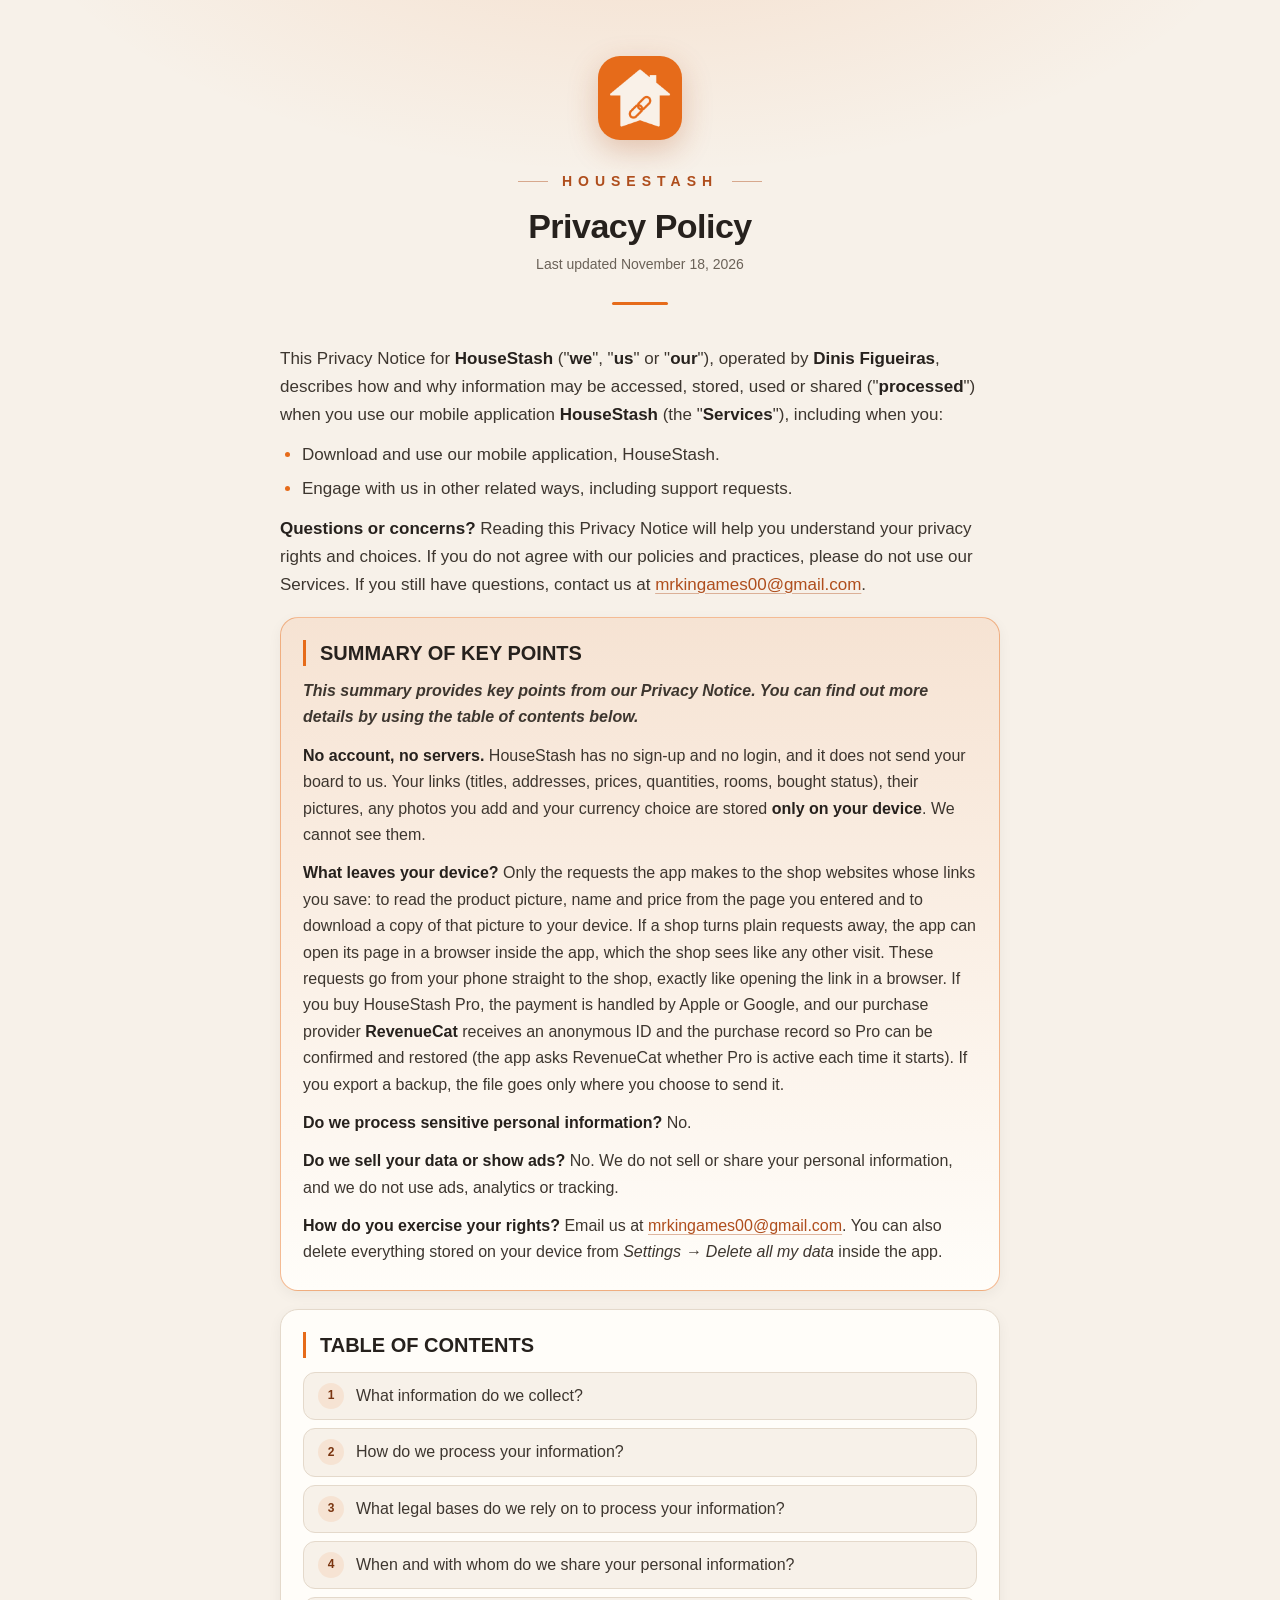
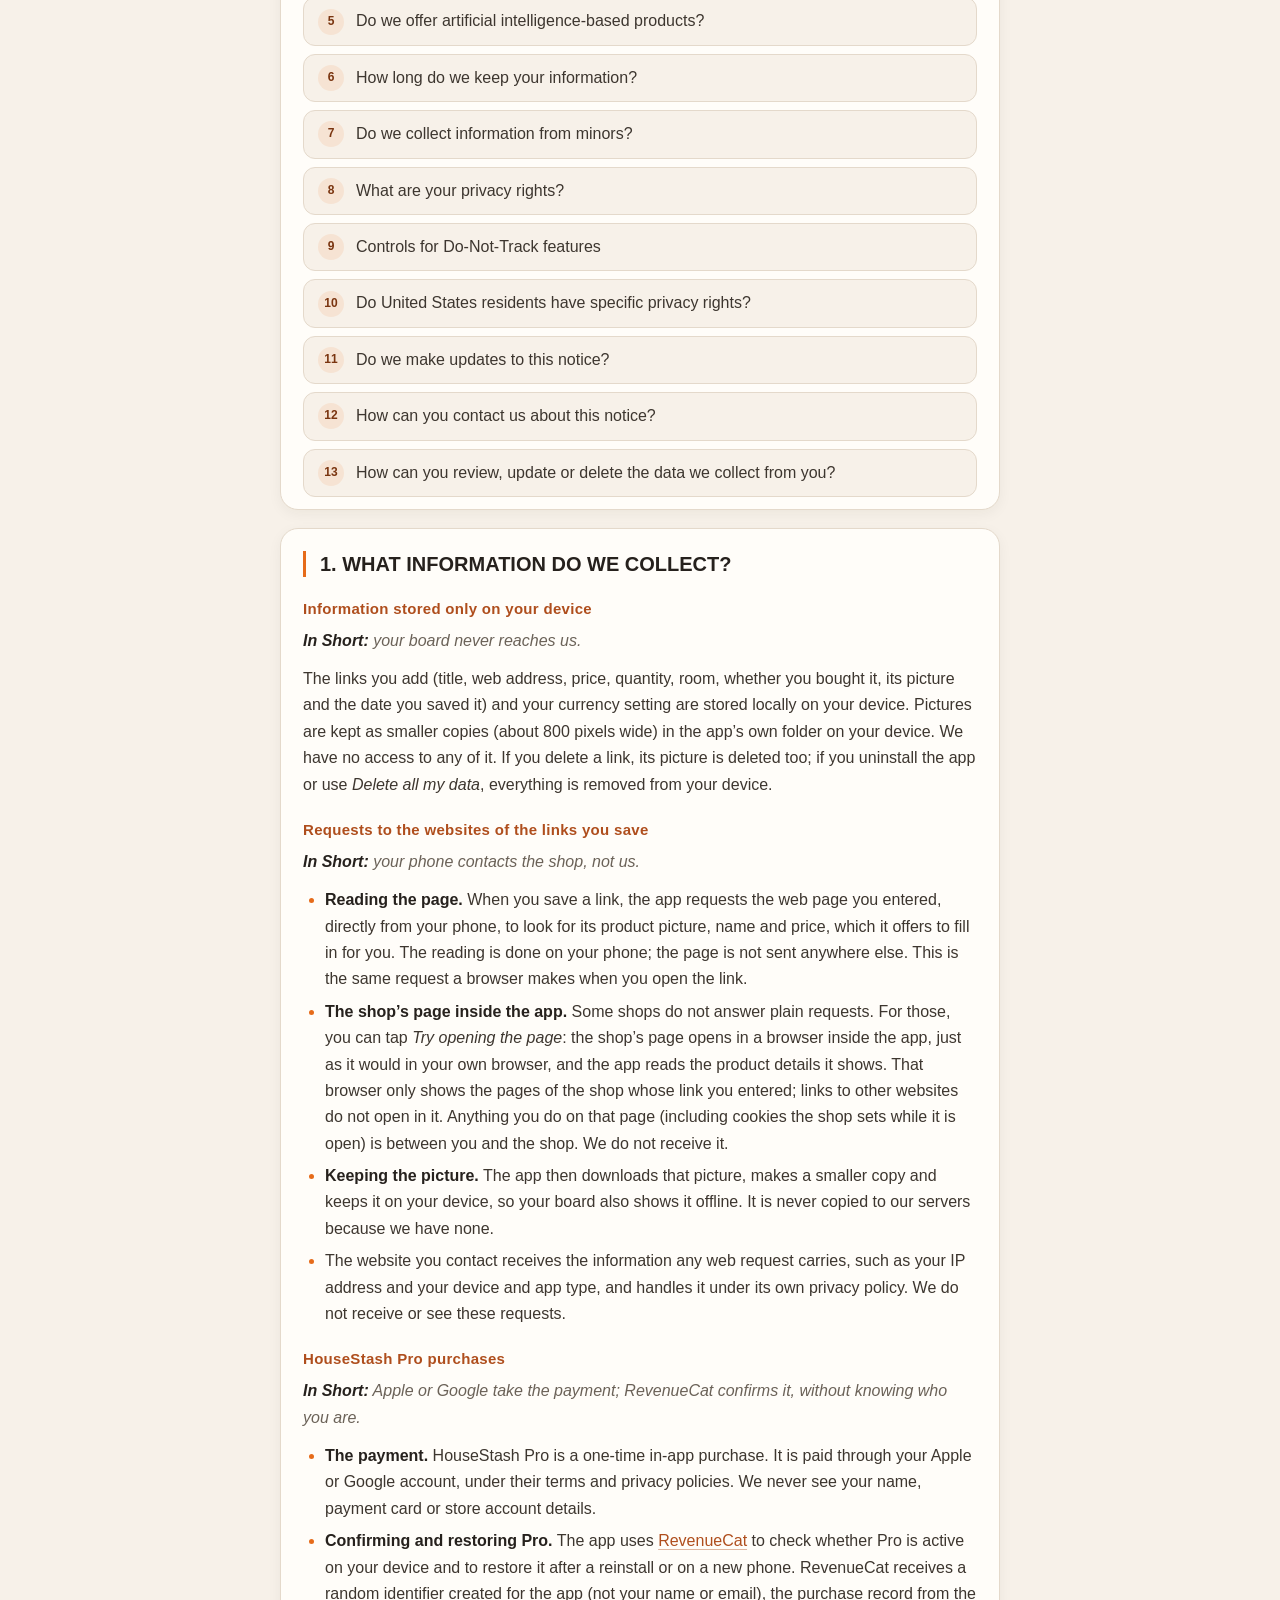
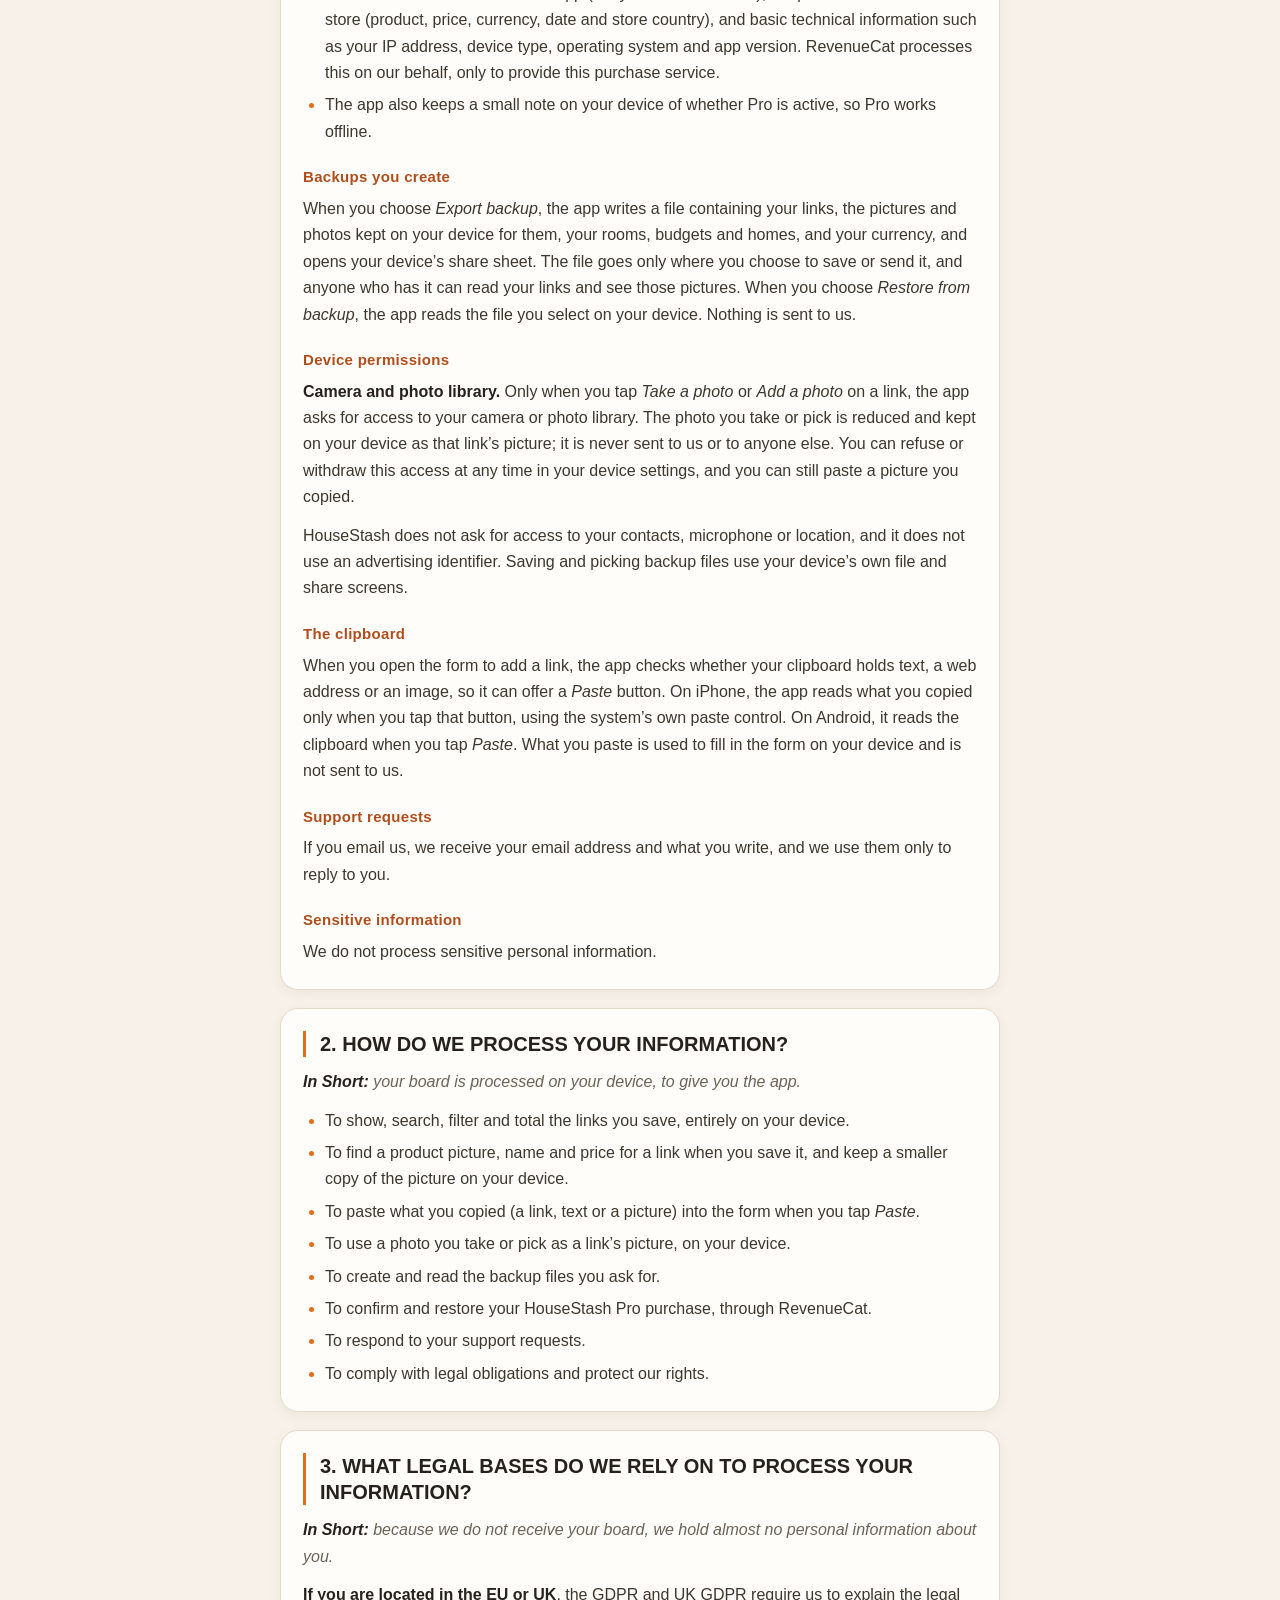
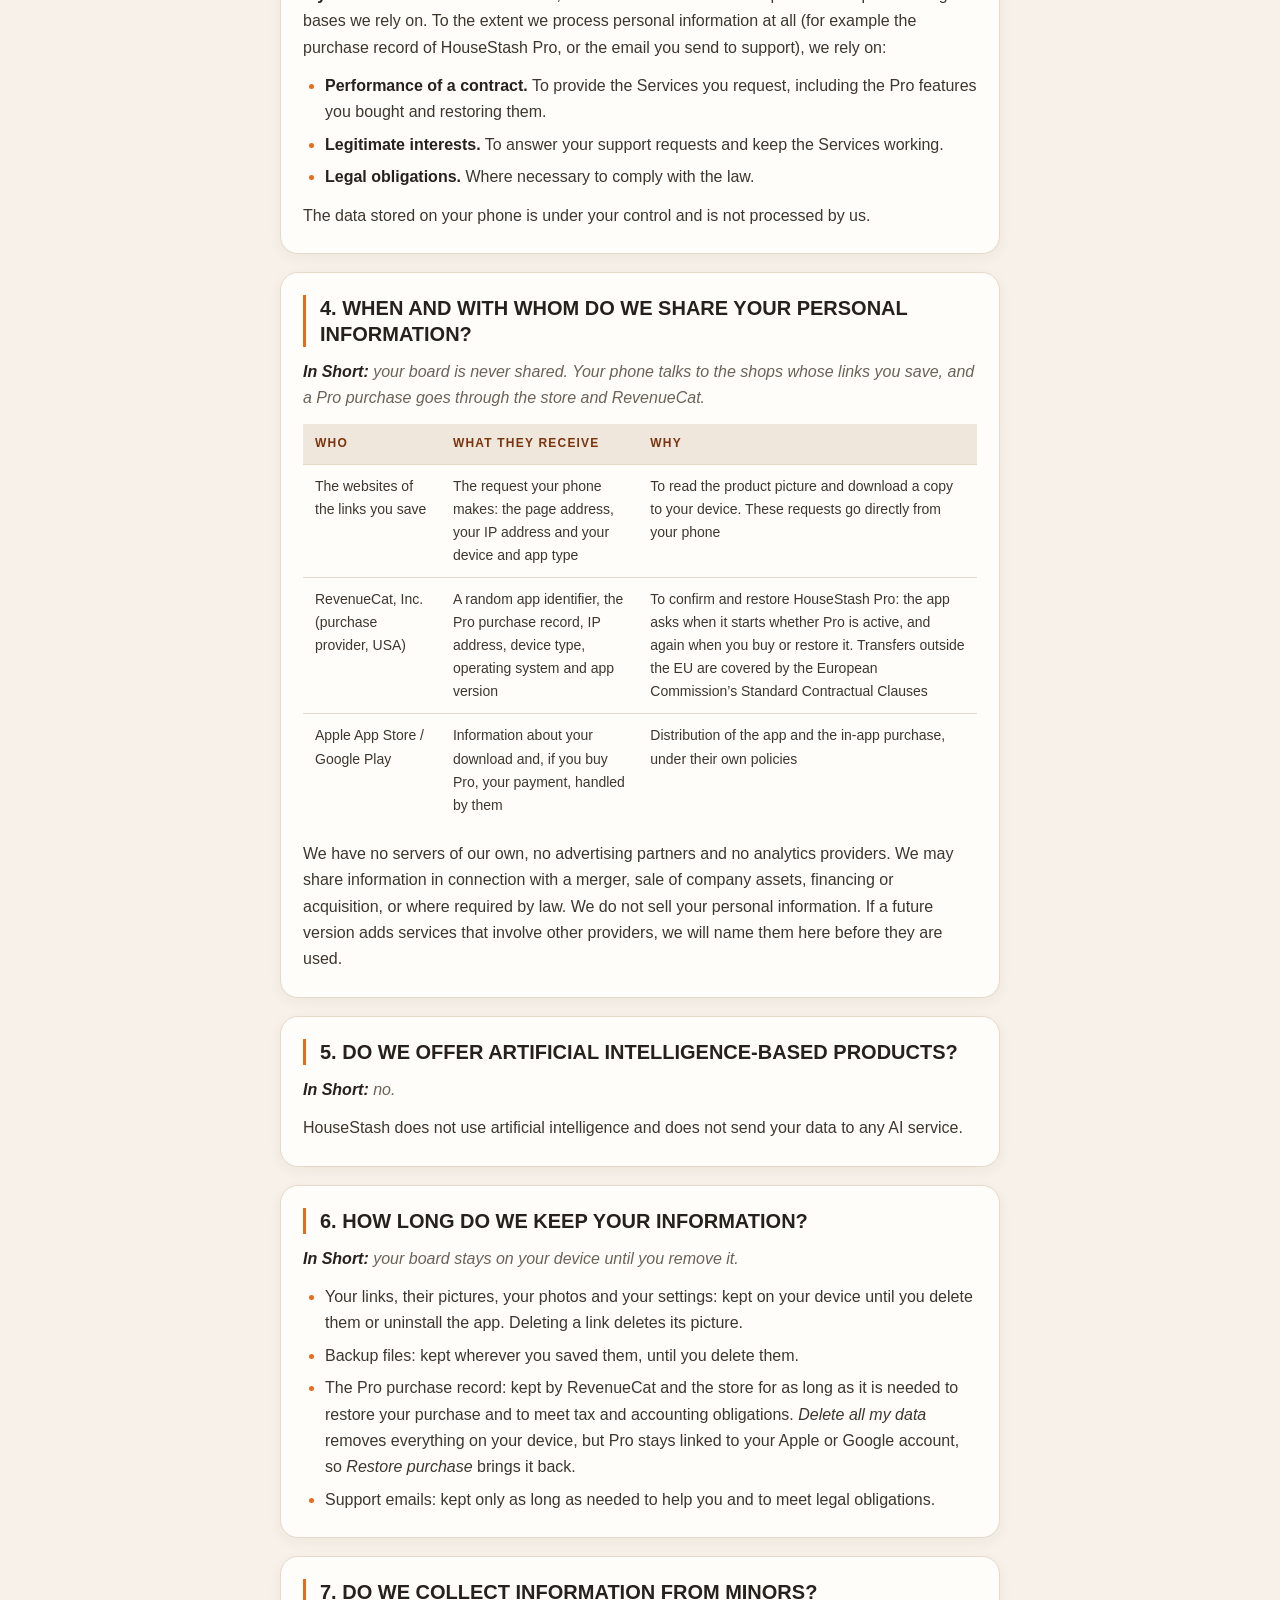
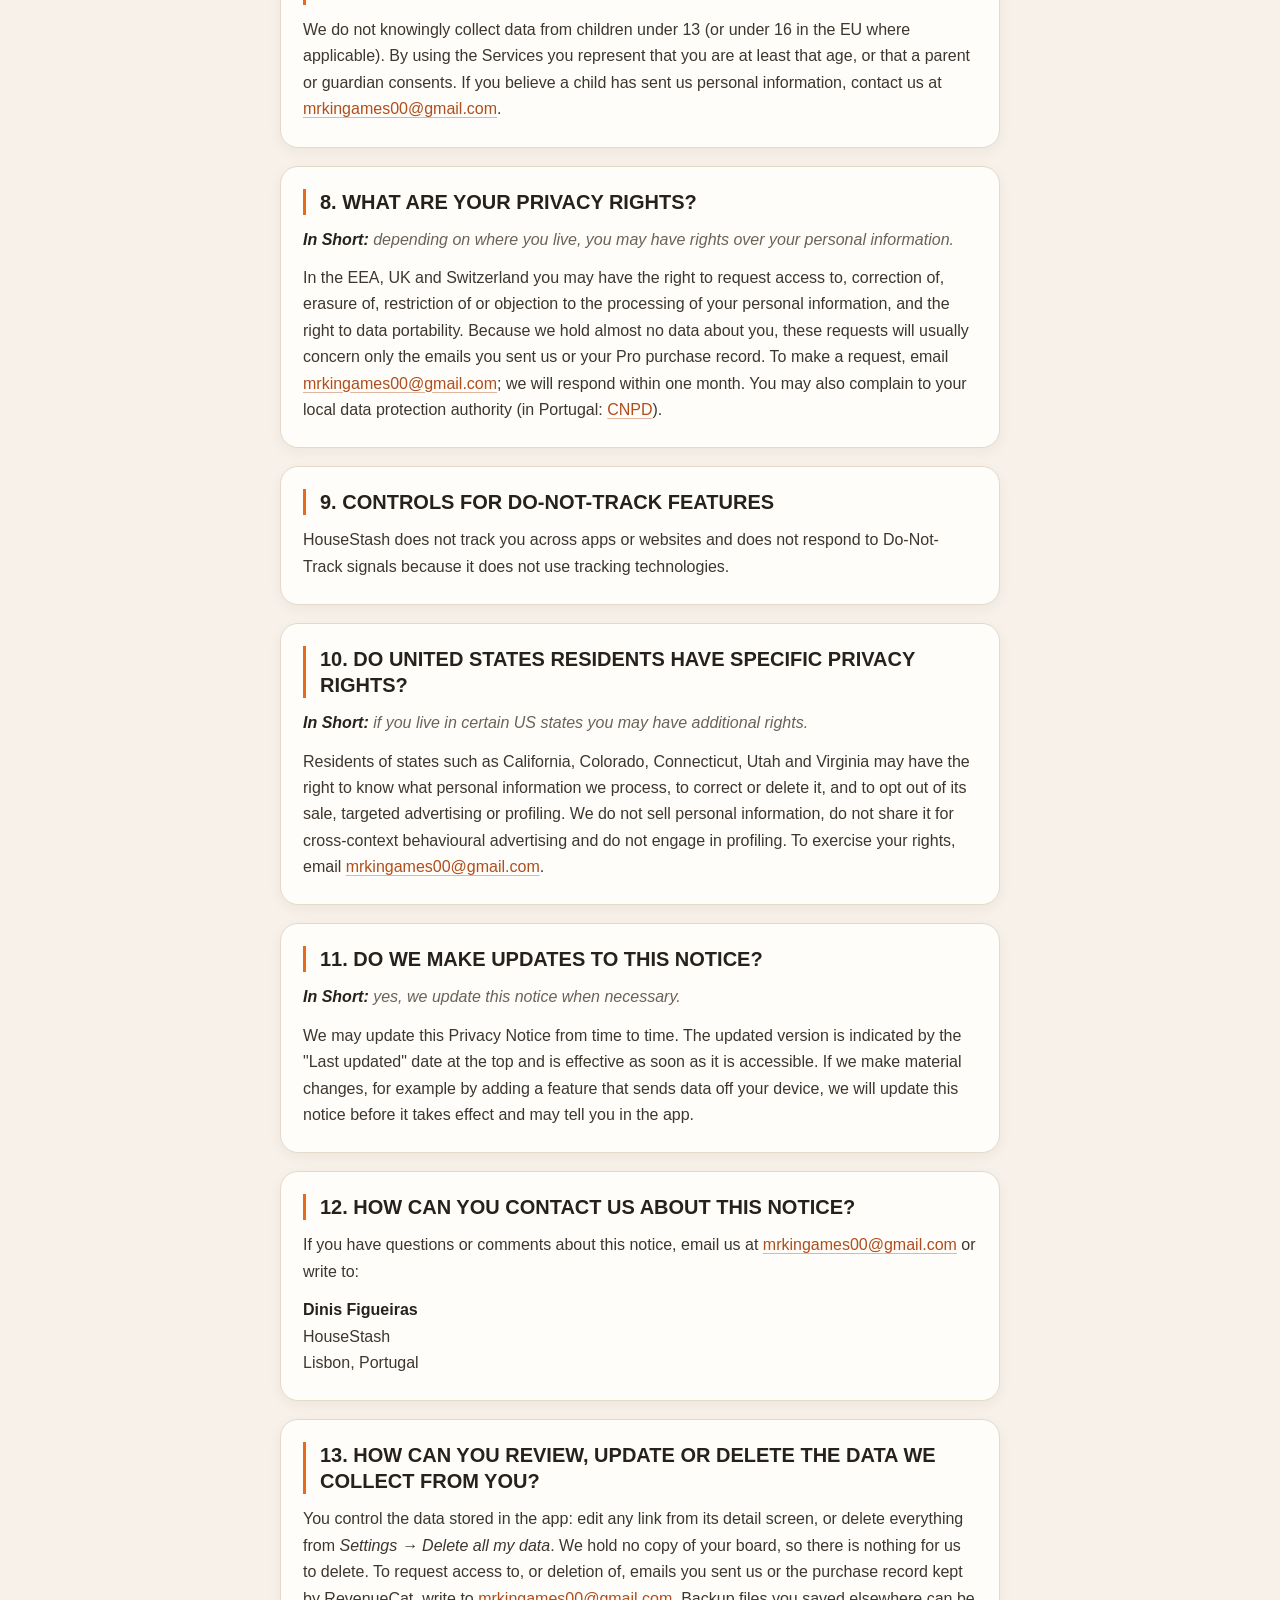
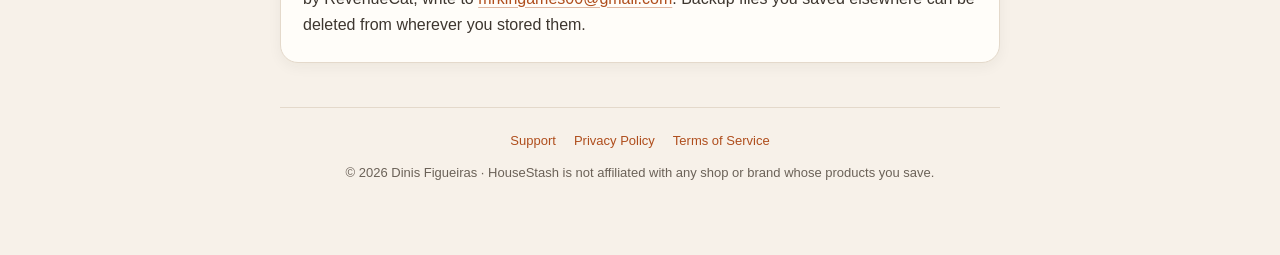
==== commit 1ab66947: "Help and policies for HouseStash 1.1 Help: items without a link, the picture in another colour, and " ====
--- a/privacy.html
+++ b/privacy.html
@@ -15,7 +15,7 @@
   <a href="./"><img class="logo" src="icon.png" alt="HouseStash" width="84" height="84"></a>
   <div class="lockup"><span>HOUSESTASH</span></div>
   <h1>Privacy Policy</h1>
-  <p class="subtitle">Last updated November 6, 2026</p>
+  <p class="subtitle">Last updated November 18, 2026</p>
   <div class="rule"></div>
 </header>
 
@@ -74,7 +74,7 @@
 </ul>
 
 <h3>Backups you create</h3>
-<p>When you choose <em>Export backup</em>, the app writes a file containing your links (with the web addresses of their pictures, but not the pictures or photos kept on your device) and opens your device&rsquo;s share sheet. The file goes only where you choose to save or send it, and anyone who has it can read your links. When you choose <em>Restore from backup</em>, the app reads the file you select on your device. Nothing is sent to us.</p>
+<p>When you choose <em>Export backup</em>, the app writes a file containing your links, the pictures and photos kept on your device for them, your rooms, budgets and homes, and your currency, and opens your device&rsquo;s share sheet. The file goes only where you choose to save or send it, and anyone who has it can read your links and see those pictures. When you choose <em>Restore from backup</em>, the app reads the file you select on your device. Nothing is sent to us.</p>
 
 <h3>Device permissions</h3>
 <p><strong>Camera and photo library.</strong> Only when you tap <em>Take a photo</em> or <em>Add a photo</em> on a link, the app asks for access to your camera or photo library. The photo you take or pick is reduced and kept on your device as that link&rsquo;s picture; it is never sent to us or to anyone else. You can refuse or withdraw this access at any time in your device settings, and you can still paste a picture you copied.</p>
